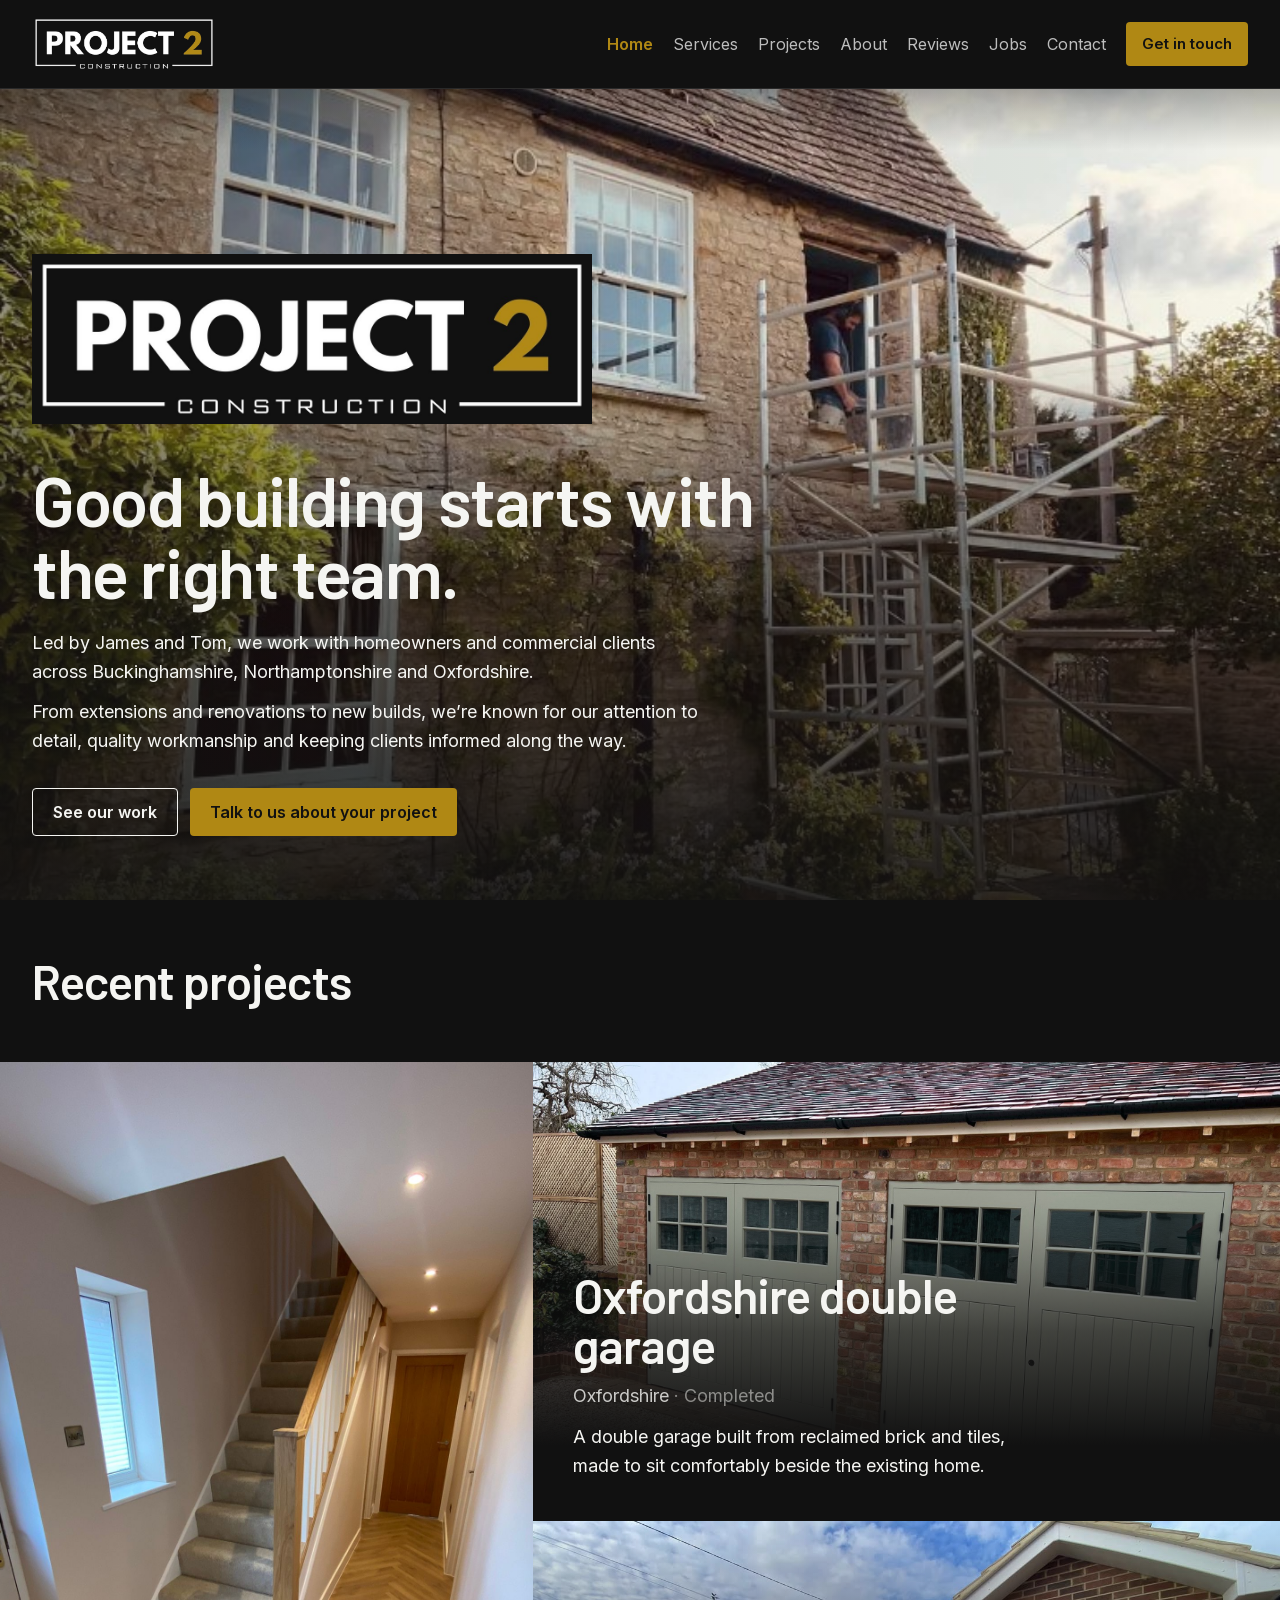
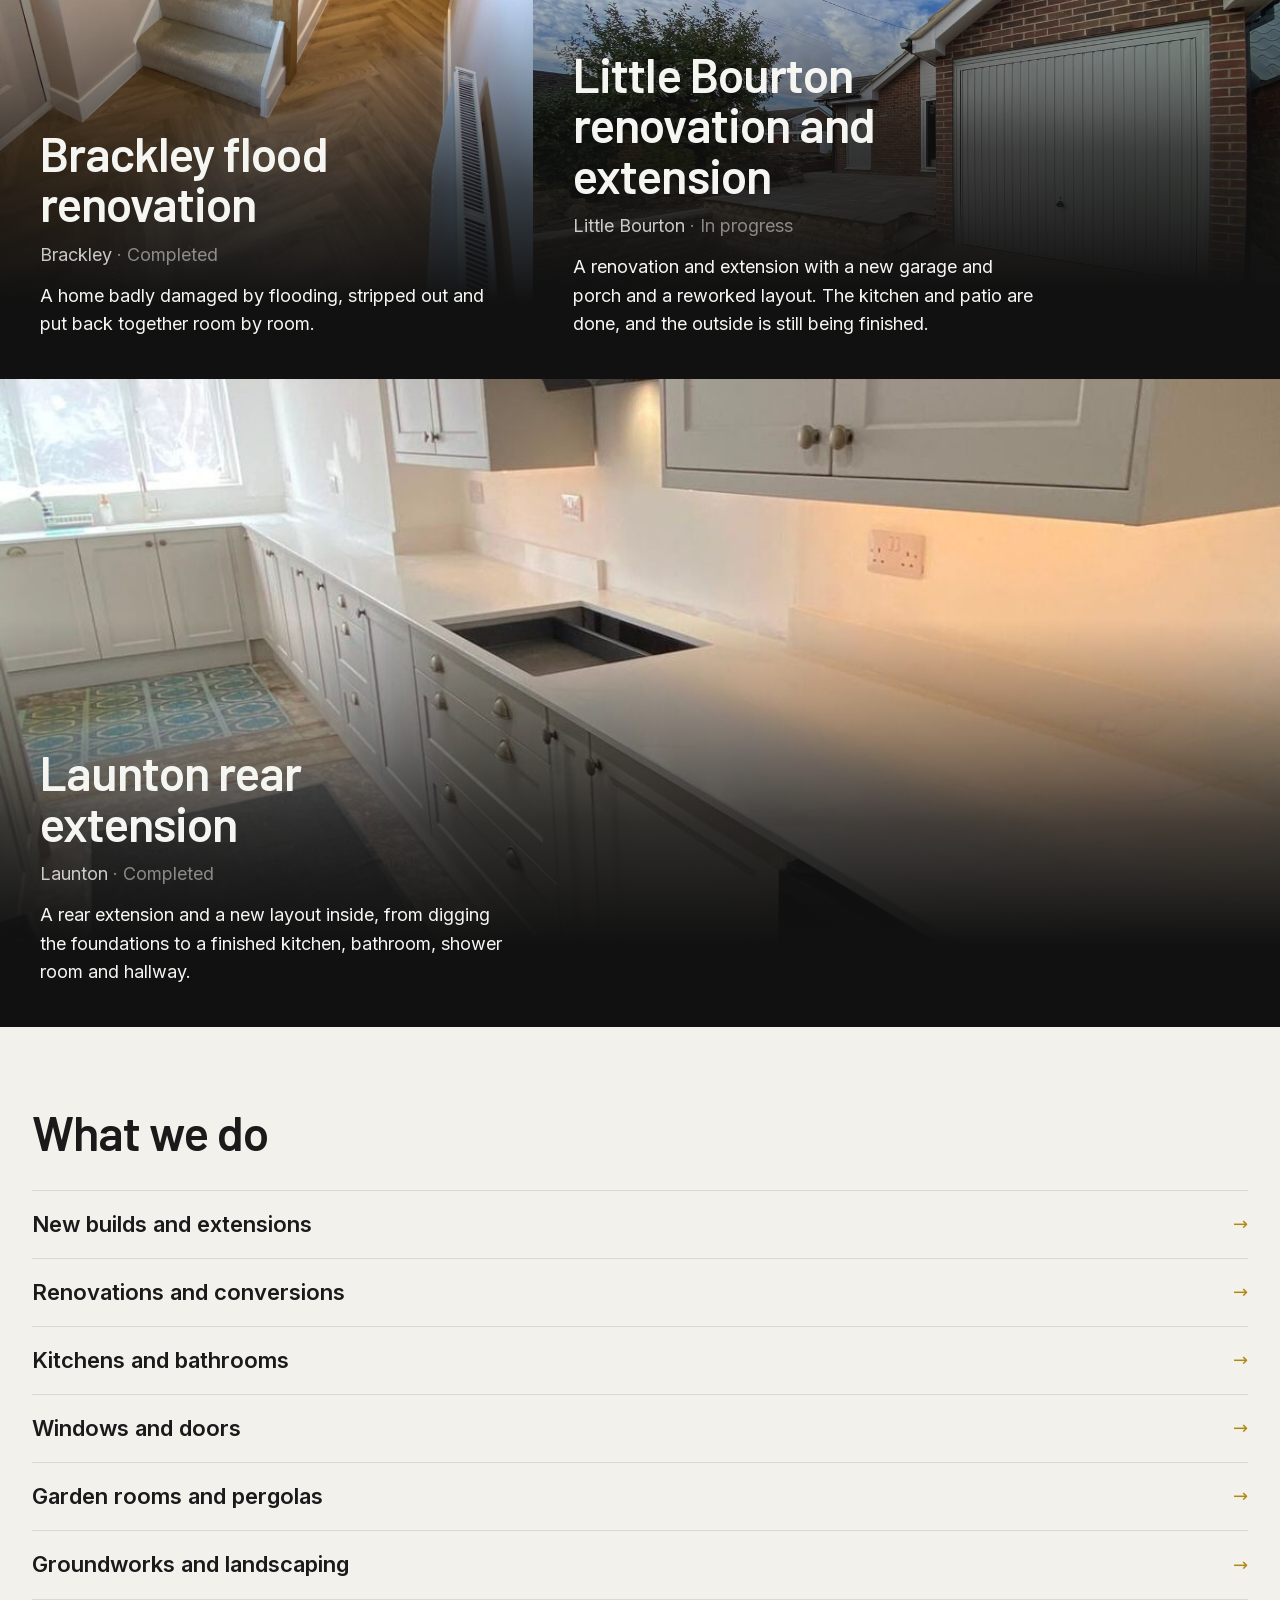
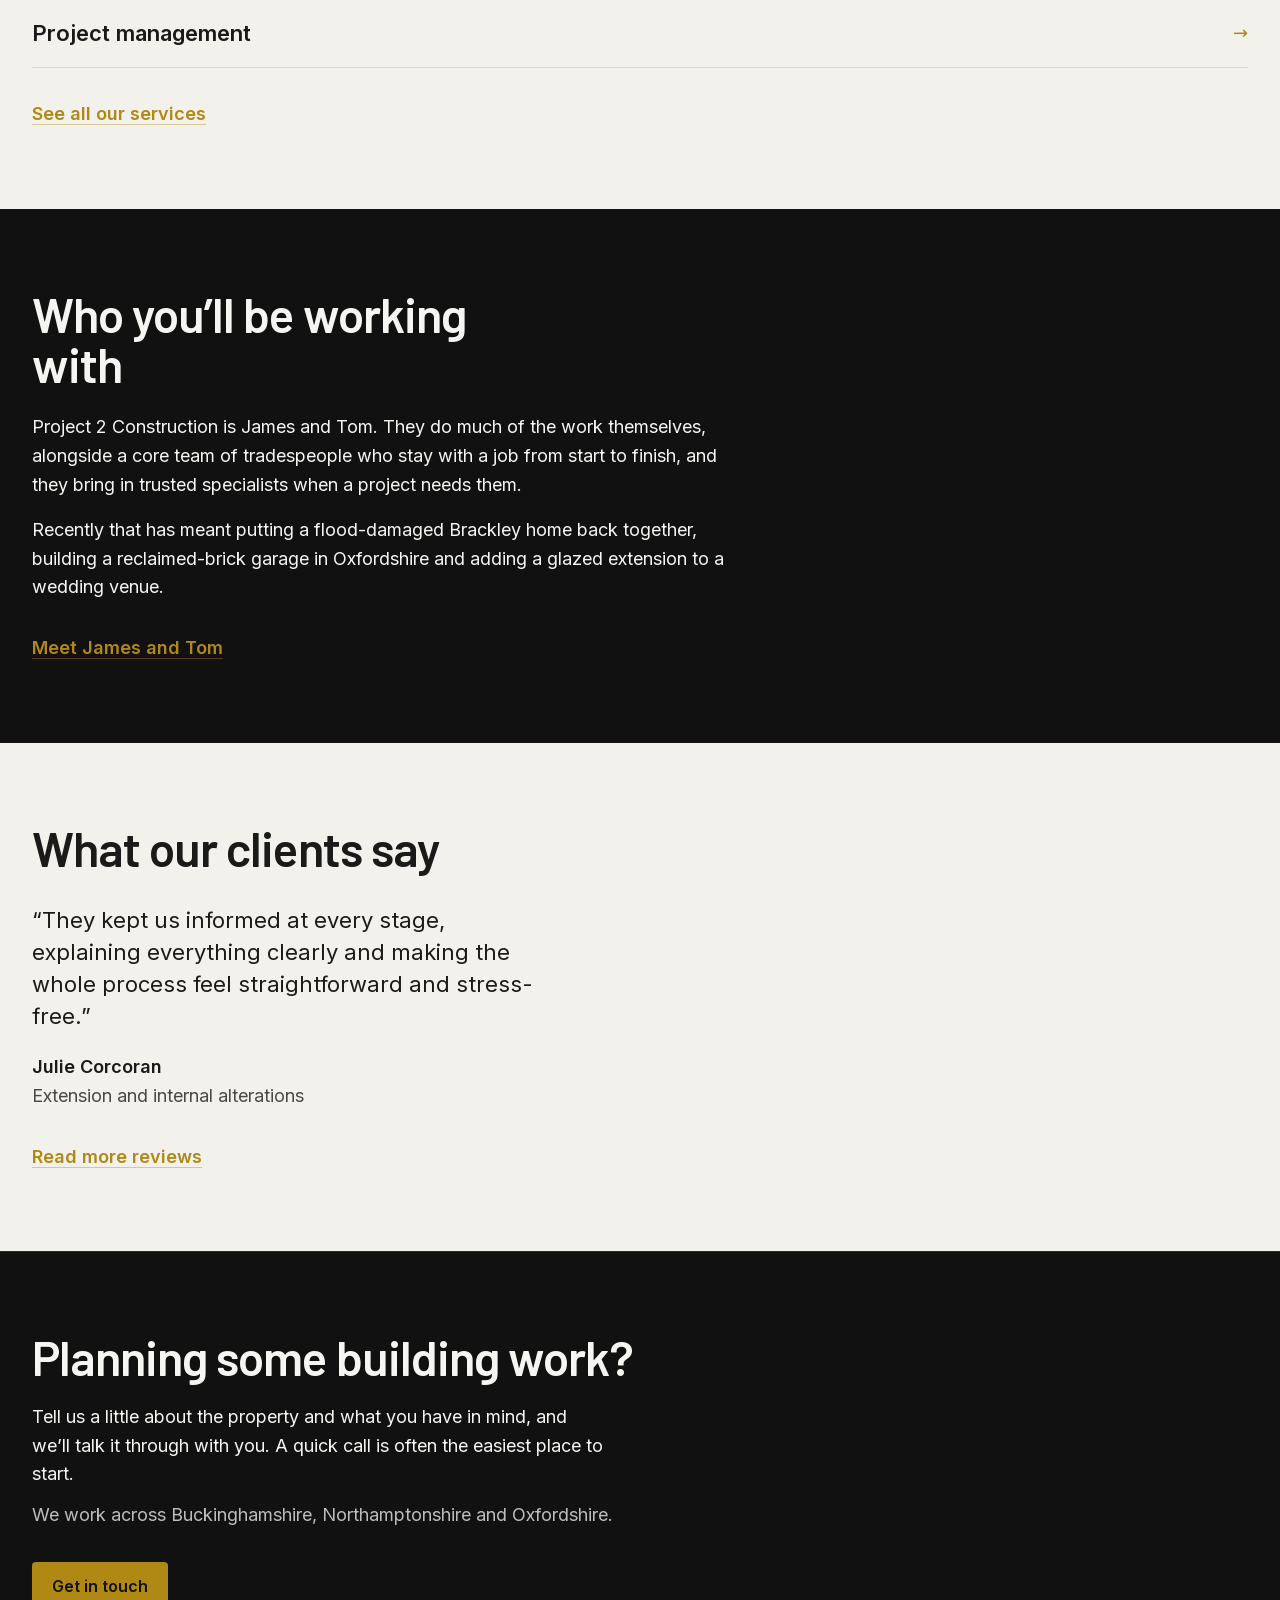
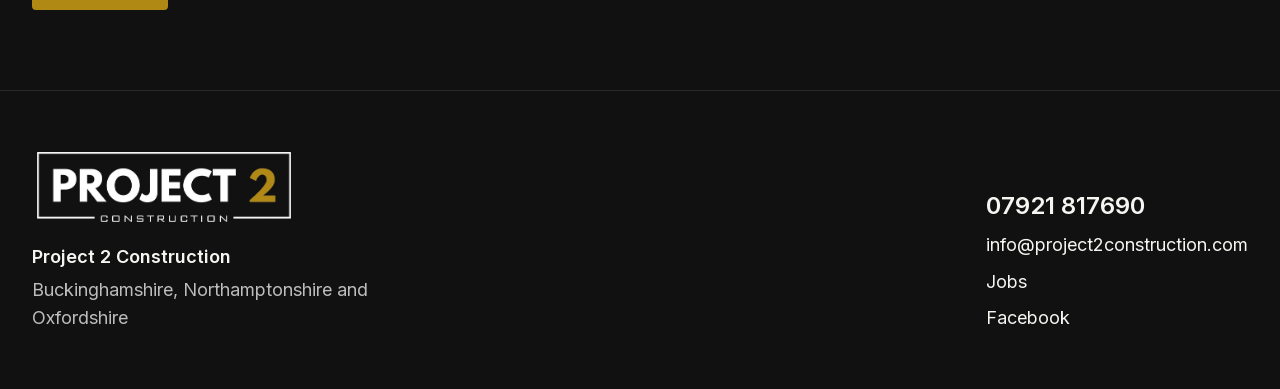
==== index.html @ 6073e3bf "Project 2 Construction site" ====
<!DOCTYPE html><!--a7leS5UdLLlXq19FZs01L--><html lang="en-GB"><head><meta charSet="utf-8"/><meta name="viewport" content="width=device-width, initial-scale=1"/><link rel="preload" href="/_next/static/media/60c9b95e8d9e49be-s.p.woff2" as="font" crossorigin="" type="font/woff2"/><link rel="preload" href="/_next/static/media/6ad0344ed98ac2e9-s.p.woff2" as="font" crossorigin="" type="font/woff2"/><link rel="preload" href="/_next/static/media/e4af272ccee01ff0-s.p.woff2" as="font" crossorigin="" type="font/woff2"/><link rel="preload" as="image" href="/brand/logo-dark.jpg"/><link rel="preload" as="image" href="/images/hero-stone-cottage.jpg"/><link rel="preload" as="image" href="/images/brackley-stairs.jpg"/><link rel="preload" as="image" href="/images/garage-doors.jpg"/><link rel="preload" as="image" href="/images/bourton-garage.jpg"/><link rel="preload" as="image" href="/images/launton/launton-03.jpg"/><link rel="stylesheet" href="/_next/static/css/96a11551d4cfe5c2.css" data-precedence="next"/><link rel="preload" as="script" fetchPriority="low" href="/_next/static/chunks/webpack-b774d6c717a9c587.js"/><script src="/_next/static/chunks/4bd1b696-c023c6e3521b1417.js" async=""></script><script src="/_next/static/chunks/255-2aa030c9ba2867e3.js" async=""></script><script src="/_next/static/chunks/main-app-24a0769ad9c6a9f4.js" async=""></script><script src="/_next/static/chunks/619-ba102abea3e3d0e4.js" async=""></script><script src="/_next/static/chunks/app/layout-05be1fbe1b1ef9fb.js" async=""></script><script src="/_next/static/chunks/app/page-0cb8faa4096daa12.js" async=""></script><meta name="next-size-adjust" content=""/><meta name="theme-color" content="#111111"/><title>New builds, extensions and renovations | Project 2 Construction</title><meta name="description" content="Led by James and Tom, Project 2 Construction builds extensions, renovations and new builds for homeowners and commercial clients across Buckinghamshire, Northamptonshire and Oxfordshire."/><meta property="og:title" content="Project 2 Construction"/><meta property="og:description" content="Residential and commercial building work across Buckinghamshire, Northamptonshire and Oxfordshire."/><meta property="og:url" content="https://project2construction.com/"/><meta property="og:site_name" content="Project 2 Construction"/><meta property="og:locale" content="en_GB"/><meta property="og:image" content="https://project2construction.com/images/hero-stone-cottage.jpg"/><meta property="og:image:alt" content="Stone cottage with scaffolding at the front, white sash windows and a tiled roof."/><meta property="og:type" content="website"/><meta name="twitter:card" content="summary_large_image"/><meta name="twitter:title" content="Project 2 Construction"/><meta name="twitter:description" content="Residential and commercial building work across Buckinghamshire, Northamptonshire and Oxfordshire."/><meta name="twitter:image" content="https://project2construction.com/images/hero-stone-cottage.jpg"/><meta name="twitter:image:alt" content="Stone cottage with scaffolding at the front, white sash windows and a tiled roof."/><link rel="icon" href="/brand/logo-dark.jpg"/><script src="/_next/static/chunks/polyfills-42372ed130431b0a.js" noModule=""></script></head><body class="__variable_80b140 __variable_879338 antialiased"><div hidden=""><!--$--><!--/$--></div><a href="#content" class="sr-only focus:not-sr-only focus:absolute focus:left-4 focus:top-4 focus:z-[70] focus:bg-paper focus:px-4 focus:py-2 focus:text-canvas">Skip to content</a><header class="fixed inset-x-0 top-0 z-50 border-b border-white/10 bg-canvas"><div class="mx-auto flex h-[5rem] max-w-[1440px] md:h-[5.5rem] items-center justify-between gap-4 px-5 md:px-8"><a class="shrink-0" href="/"><img src="/brand/logo-dark.jpg" alt="Project 2 Construction" width="1278" height="388" class="h-12 w-auto md:h-14"/></a><nav class="hidden items-center gap-5 lg:flex" aria-label="Main"><a aria-current="page" class="text-base font-semibold text-gold" href="/">Home</a><a class="text-base text-muted hover:text-paper" href="/services/">Services</a><a class="text-base text-muted hover:text-paper" href="/projects/">Projects</a><a class="text-base text-muted hover:text-paper" href="/about/">About</a><a class="text-base text-muted hover:text-paper" href="/reviews/">Reviews</a><a class="text-base text-muted hover:text-paper" href="/jobs/">Jobs</a><a class="text-base text-muted hover:text-paper" href="/contact/">Contact</a><a class="inline-flex min-h-11 items-center rounded-[4px] bg-gold px-4 text-[15px] font-semibold text-canvas hover:bg-[#c49a16]" href="/contact/">Get in touch</a></nav><button type="button" class="inline-flex min-h-11 items-center gap-2 rounded-[4px] border border-white/15 px-3 text-base font-semibold text-paper lg:hidden" aria-expanded="false" aria-controls="_R_5b_"><svg width="18" height="18" viewBox="0 0 18 18" aria-hidden="true"><path d="M3 5h12M3 9h12M3 13h12" stroke="currentColor" stroke-width="1.6"></path></svg>Menu</button></div></header><main id="content"><section class="relative min-h-[100svh] overflow-hidden bg-canvas"><img src="/images/hero-stone-cottage.jpg" alt="Stone cottage with scaffolding at the front, white sash windows and a tiled roof." width="768" height="1024" class="absolute inset-0 h-full w-full object-cover object-center"/><div class="hero-scrim absolute inset-0"></div><div class="relative mx-auto flex min-h-[100svh] w-full max-w-[1440px] flex-col justify-end px-5 pb-14 pt-28 md:px-8 md:pb-16"><img src="/brand/logo-dark.jpg" alt="" width="1278" height="388" fetchPriority="high" class="mb-8 h-auto w-[min(70vw,560px)] md:mb-10"/><h1 class="font-display max-w-[12em] text-[clamp(40px,5.4vw,72px)] text-paper">Good building starts with the right team.</h1><p class="mt-5 max-w-[62ch] text-[18px] leading-[1.6] text-paper">Led by James and Tom, we work with homeowners and commercial clients across Buckinghamshire, Northamptonshire and Oxfordshire.</p><p class="mt-3 max-w-[62ch] text-[18px] leading-[1.6] text-paper">From extensions and renovations to new builds, we’re known for our attention to detail, quality workmanship and keeping clients informed along the way.</p><div class="mt-8 flex flex-col gap-3 sm:flex-row"><a class="inline-flex min-h-12 items-center justify-center rounded-[4px] border border-paper bg-transparent px-5 text-base font-semibold text-paper hover:bg-paper hover:text-canvas" href="/projects/">See our work</a><a class="inline-flex min-h-12 items-center justify-center rounded-[4px] bg-gold px-5 text-base font-semibold text-canvas hover:bg-[#c49a16]" href="/contact/">Talk to us about your project</a></div></div></section><section><div class="mx-auto w-full max-w-[1440px] px-5 md:px-8 py-12 md:py-14"><h2 class="font-display text-[clamp(32px,4vw,48px)] text-paper">Recent projects</h2></div><div><div class="grid lg:grid-cols-12"><div class="lg:col-span-5"><a class="shot group relative flex h-full flex-col min-h-[88svh] lg:min-h-[100svh]" href="/projects/brackley-flood-renovation/"><img src="/images/brackley-stairs.jpg" alt="Finished hallway in the Brackley house, with a carpeted staircase, oak handrail and herringbone flooring." width="1536" height="2048" class="absolute inset-0 h-full w-full object-cover object-[center_42%]"/><div class="relative mt-auto bg-gradient-to-t from-[#111111] from-20% via-[#111111]/75 to-transparent p-5 pt-24 md:p-8 md:pt-28 lg:p-10 lg:pt-32"><h3 class="font-display max-w-[16ch] text-[32px] text-paper md:text-[40px] lg:text-[48px]">Brackley flood renovation</h3><p class="mt-3 text-paper/80">Brackley<span class="text-paper/50"> · <!-- -->Completed</span></p><p class="mt-3 max-w-[42ch] text-[18px] leading-[1.6] text-paper">A home badly damaged by flooding, stripped out and put back together room by room.</p></div></a></div><div class="grid lg:col-span-7 lg:min-h-[100svh] lg:grid-rows-2"><a class="shot group relative flex h-full flex-col min-h-[72svh] lg:min-h-0" href="/projects/oxfordshire-double-garage/"><img src="/images/garage-doors.jpg" alt="Finished Oxfordshire double garage in reclaimed brick, with sage green bespoke doors, a tiled roof and a gravel drive edged in cobbles." width="2048" height="1734" class="absolute inset-0 h-full w-full object-cover object-center"/><div class="relative mt-auto bg-gradient-to-t from-[#111111] from-20% via-[#111111]/75 to-transparent p-5 pt-24 md:p-8 md:pt-28 lg:p-10 lg:pt-32"><h3 class="font-display max-w-[16ch] text-[32px] text-paper md:text-[40px] lg:text-[48px]">Oxfordshire double garage</h3><p class="mt-3 text-paper/80">Oxfordshire<span class="text-paper/50"> · <!-- -->Completed</span></p><p class="mt-3 max-w-[42ch] text-[18px] leading-[1.6] text-paper">A double garage built from reclaimed brick and tiles, made to sit comfortably beside the existing home.</p></div></a><a class="shot group relative flex h-full flex-col min-h-[72svh] lg:min-h-0" href="/projects/little-bourton/"><img src="/images/bourton-garage.jpg" alt="New garage and porch at Little Bourton, with stone paving in front of the house." width="1280" height="960" class="absolute inset-0 h-full w-full object-cover object-center"/><div class="relative mt-auto bg-gradient-to-t from-[#111111] from-20% via-[#111111]/75 to-transparent p-5 pt-24 md:p-8 md:pt-28 lg:p-10 lg:pt-32"><h3 class="font-display max-w-[16ch] text-[32px] text-paper md:text-[40px] lg:text-[48px]">Little Bourton renovation and extension</h3><p class="mt-3 text-paper/80">Little Bourton<span class="text-paper/50"> · <!-- -->In progress</span></p><p class="mt-3 max-w-[42ch] text-[18px] leading-[1.6] text-paper">A renovation and extension with a new garage and porch and a reworked layout. The kitchen and patio are done, and the outside is still being finished.</p></div></a></div></div><a class="shot group relative flex h-full flex-col min-h-[72svh]" href="/projects/launton-extension/"><img src="/images/launton/launton-03.jpg" alt="The long run of the Launton kitchen, with wall units, an angled black extractor, a wine cooler and lighting under the cabinets." width="1200" height="1600" class="absolute inset-0 h-full w-full object-cover object-center"/><div class="relative mt-auto bg-gradient-to-t from-[#111111] from-20% via-[#111111]/75 to-transparent p-5 pt-24 md:p-8 md:pt-28 lg:p-10 lg:pt-32"><h3 class="font-display max-w-[16ch] text-[32px] text-paper md:text-[40px] lg:text-[48px]">Launton rear extension</h3><p class="mt-3 text-paper/80">Launton<span class="text-paper/50"> · <!-- -->Completed</span></p><p class="mt-3 max-w-[42ch] text-[18px] leading-[1.6] text-paper">A rear extension and a new layout inside, from digging the foundations to a finished kitchen, bathroom, shower room and hallway.</p></div></a></div></section><section class="light py-14 lg:py-20"><div class="mx-auto w-full max-w-[1440px] px-5 md:px-8"><h2 class="font-display text-[clamp(32px,4vw,48px)] text-[#1a1a1a]">What we do</h2><ul class="mt-8 border-t border-black/10"><li class="border-b border-black/10"><a class="group flex items-center justify-between gap-4 py-4" href="/services/#new-builds"><span class="text-[20px] font-semibold text-[#1a1a1a] group-hover:text-gold md:text-[22px]">New builds and extensions</span><span class="text-gold" aria-hidden="true">→</span></a></li><li class="border-b border-black/10"><a class="group flex items-center justify-between gap-4 py-4" href="/services/#renovations"><span class="text-[20px] font-semibold text-[#1a1a1a] group-hover:text-gold md:text-[22px]">Renovations and conversions</span><span class="text-gold" aria-hidden="true">→</span></a></li><li class="border-b border-black/10"><a class="group flex items-center justify-between gap-4 py-4" href="/services/#kitchens"><span class="text-[20px] font-semibold text-[#1a1a1a] group-hover:text-gold md:text-[22px]">Kitchens and bathrooms</span><span class="text-gold" aria-hidden="true">→</span></a></li><li class="border-b border-black/10"><a class="group flex items-center justify-between gap-4 py-4" href="/services/#windows"><span class="text-[20px] font-semibold text-[#1a1a1a] group-hover:text-gold md:text-[22px]">Windows and doors</span><span class="text-gold" aria-hidden="true">→</span></a></li><li class="border-b border-black/10"><a class="group flex items-center justify-between gap-4 py-4" href="/services/#garden-rooms"><span class="text-[20px] font-semibold text-[#1a1a1a] group-hover:text-gold md:text-[22px]">Garden rooms and pergolas</span><span class="text-gold" aria-hidden="true">→</span></a></li><li class="border-b border-black/10"><a class="group flex items-center justify-between gap-4 py-4" href="/services/#groundworks"><span class="text-[20px] font-semibold text-[#1a1a1a] group-hover:text-gold md:text-[22px]">Groundworks and landscaping</span><span class="text-gold" aria-hidden="true">→</span></a></li><li class="border-b border-black/10"><a class="group flex items-center justify-between gap-4 py-4" href="/services/#project-management"><span class="text-[20px] font-semibold text-[#1a1a1a] group-hover:text-gold md:text-[22px]">Project management</span><span class="text-gold" aria-hidden="true">→</span></a></li></ul><p class="mt-8"><a class="font-semibold text-gold underline decoration-gold/40 underline-offset-4 hover:decoration-gold" href="/services/">See all our services</a></p></div></section><section class="py-14 lg:py-20"><div class="mx-auto w-full max-w-[1440px] px-5 md:px-8"><h2 class="font-display text-[clamp(32px,4vw,48px)] max-w-[16ch] text-paper">Who you’ll be working with</h2><p class="mt-6 max-w-[65ch] text-[18px] leading-[1.6] text-paper">Project 2 Construction is James and Tom. They do much of the work themselves, alongside a core team of tradespeople who stay with a job from start to finish, and they bring in trusted specialists when a project needs them.</p><p class="mt-4 max-w-[65ch] text-[18px] leading-[1.6] text-paper">Recently that has meant putting a flood-damaged Brackley home back together, building a reclaimed-brick garage in Oxfordshire and adding a glazed extension to a wedding venue.</p><p class="mt-8"><a class="font-semibold text-gold underline decoration-gold/40 underline-offset-4 hover:decoration-gold" href="/about/">Meet James and Tom</a></p></div></section><section class="light py-14 lg:py-20"><div class="mx-auto w-full max-w-[1440px] px-5 md:px-8"><h2 class="font-display text-[clamp(32px,4vw,48px)] text-[#1a1a1a]">What our clients say</h2><figure class="mt-8 max-w-[46ch]"><blockquote class="text-[22px] leading-[1.45] text-[#1a1a1a]">“<!-- -->They kept us informed at every stage, explaining everything clearly and making the whole process feel straightforward and stress-free.<!-- -->”</blockquote><figcaption class="mt-5 text-[18px] leading-[1.6] text-[#4a4844]"><span class="block font-semibold text-[#1a1a1a]">Julie Corcoran</span>Extension and internal alterations</figcaption></figure><p class="mt-8"><a class="font-semibold text-gold underline decoration-gold/40 underline-offset-4 hover:decoration-gold" href="/reviews/">Read more reviews</a></p></div></section><section class="border-t border-white/10 py-14 lg:py-20"><div class="mx-auto w-full max-w-[1440px] px-5 md:px-8"><h2 class="font-display text-[clamp(32px,4vw,48px)] text-paper">Planning some building work?</h2><p class="mt-5 max-w-[52ch] text-[18px] leading-[1.6] text-paper">Tell us a little about the property and what you have in mind, and we’ll talk it through with you. A quick call is often the easiest place to start.</p><p class="mt-3 text-[18px] leading-[1.6] text-muted">We work across Buckinghamshire, Northamptonshire and Oxfordshire.</p><div class="mt-8"><a class="inline-flex min-h-12 items-center justify-center rounded-[4px] bg-gold px-5 text-base font-semibold text-canvas hover:bg-[#c49a16]" href="/contact/">Get in touch</a></div></div></section><!--$--><!--/$--></main><footer class="border-t border-white/10 bg-canvas px-5 py-14 md:px-8"><div class="mx-auto flex max-w-[1440px] flex-col gap-10 md:flex-row md:items-end md:justify-between"><div><img src="/brand/logo-dark.jpg" alt="" width="1278" height="388" class="h-16 w-auto md:h-20"/><p class="mt-4 font-semibold text-paper">Project 2 Construction</p><p class="mt-1 max-w-[36ch] text-muted">Buckinghamshire, Northamptonshire and Oxfordshire</p></div><ul class="space-y-2"><li><a href="tel:+447921817690" class="text-2xl font-semibold text-paper hover:text-gold">07921 817690</a></li><li><a href="mailto:info@project2construction.com" class="text-paper hover:text-gold">info@project2construction.com</a></li><li><a class="text-paper hover:text-gold" href="/jobs/">Jobs</a></li><li><a href="https://www.facebook.com/share/1CSErFWpfr/?mibextid=wwXIfr" class="text-paper hover:text-gold" target="_blank" rel="noreferrer">Facebook</a></li></ul></div></footer><script src="/_next/static/chunks/webpack-b774d6c717a9c587.js" id="_R_" async=""></script><script>(self.__next_f=self.__next_f||[]).push([0])</script><script>self.__next_f.push([1,"1:\"$Sreact.fragment\"\n2:I[6339,[\"619\",\"static/chunks/619-ba102abea3e3d0e4.js\",\"177\",\"static/chunks/app/layout-05be1fbe1b1ef9fb.js\"],\"Header\"]\n3:I[9766,[],\"\"]\n4:I[8924,[],\"\"]\n5:I[2619,[\"619\",\"static/chunks/619-ba102abea3e3d0e4.js\",\"974\",\"static/chunks/app/page-0cb8faa4096daa12.js\"],\"\"]\nf:I[7150,[],\"\"]\n:HL[\"/_next/static/media/60c9b95e8d9e49be-s.p.woff2\",\"font\",{\"crossOrigin\":\"\",\"type\":\"font/woff2\"}]\n:HL[\"/_next/static/media/6ad0344ed98ac2e9-s.p.woff2\",\"font\",{\"crossOrigin\":\"\",\"type\":\"font/woff2\"}]\n:HL[\"/_next/static/media/e4af272ccee01ff0-s.p.woff2\",\"font\",{\"crossOrigin\":\"\",\"type\":\"font/woff2\"}]\n:HL[\"/_next/static/css/96a11551d4cfe5c2.css\",\"style\"]\n"])</script><script>self.__next_f.push([1,"0:{\"P\":null,\"b\":\"a7leS5UdLLlXq19FZs01L\",\"p\":\"\",\"c\":[\"\",\"\"],\"i\":false,\"f\":[[[\"\",{\"children\":[\"__PAGE__\",{}]},\"$undefined\",\"$undefined\",true],[\"\",[\"$\",\"$1\",\"c\",{\"children\":[[[\"$\",\"link\",\"0\",{\"rel\":\"stylesheet\",\"href\":\"/_next/static/css/96a11551d4cfe5c2.css\",\"precedence\":\"next\",\"crossOrigin\":\"$undefined\",\"nonce\":\"$undefined\"}]],[\"$\",\"html\",null,{\"lang\":\"en-GB\",\"children\":[\"$\",\"body\",null,{\"className\":\"__variable_80b140 __variable_879338 antialiased\",\"children\":[[\"$\",\"a\",null,{\"href\":\"#content\",\"className\":\"sr-only focus:not-sr-only focus:absolute focus:left-4 focus:top-4 focus:z-[70] focus:bg-paper focus:px-4 focus:py-2 focus:text-canvas\",\"children\":\"Skip to content\"}],[\"$\",\"$L2\",null,{}],[\"$\",\"main\",null,{\"id\":\"content\",\"children\":[\"$\",\"$L3\",null,{\"parallelRouterKey\":\"children\",\"error\":\"$undefined\",\"errorStyles\":\"$undefined\",\"errorScripts\":\"$undefined\",\"template\":[\"$\",\"$L4\",null,{}],\"templateStyles\":\"$undefined\",\"templateScripts\":\"$undefined\",\"notFound\":[[\"$\",\"article\",null,{\"className\":\"mx-auto w-full max-w-[1440px] px-5 pb-20 pt-36 md:px-8 md:pt-44\",\"children\":[[\"$\",\"h1\",null,{\"className\":\"font-display text-[clamp(36px,5vw,64px)] text-paper\",\"children\":\"Page not found\"}],[\"$\",\"p\",null,{\"className\":\"mt-6 max-w-[40ch] text-[18px] leading-[1.6] text-muted\",\"children\":\"That page is not on this site.\"}],[\"$\",\"p\",null,{\"className\":\"mt-8\",\"children\":[\"$\",\"$L5\",null,{\"href\":\"/\",\"className\":\"font-semibold text-gold underline underline-offset-4\",\"children\":\"Back to the homepage\"}]}]]}],[]],\"forbidden\":\"$undefined\",\"unauthorized\":\"$undefined\"}]}],[\"$\",\"footer\",null,{\"className\":\"border-t border-white/10 bg-canvas px-5 py-14 md:px-8\",\"children\":[\"$\",\"div\",null,{\"className\":\"mx-auto flex max-w-[1440px] flex-col gap-10 md:flex-row md:items-end md:justify-between\",\"children\":[[\"$\",\"div\",null,{\"children\":[[\"$\",\"img\",null,{\"src\":\"/brand/logo-dark.jpg\",\"alt\":\"\",\"width\":1278,\"height\":388,\"className\":\"h-16 w-auto md:h-20\"}],[\"$\",\"p\",null,{\"className\":\"mt-4 font-semibold text-paper\",\"children\":\"Project 2 Construction\"}],[\"$\",\"p\",null,{\"className\":\"mt-1 max-w-[36ch] text-muted\",\"children\":\"Buckinghamshire, Northamptonshire and Oxfordshire\"}]]}],[\"$\",\"ul\",null,{\"className\":\"space-y-2\",\"children\":[[\"$\",\"li\",null,{\"children\":[\"$\",\"a\",null,{\"href\":\"tel:+447921817690\",\"className\":\"text-2xl font-semibold text-paper hover:text-gold\",\"children\":\"07921 817690\"}]}],[\"$\",\"li\",null,{\"children\":[\"$\",\"a\",null,{\"href\":\"mailto:info@project2construction.com\",\"className\":\"text-paper hover:text-gold\",\"children\":\"info@project2construction.com\"}]}],[\"$\",\"li\",null,{\"children\":[\"$\",\"$L5\",null,{\"href\":\"/jobs\",\"className\":\"text-paper hover:text-gold\",\"children\":\"Jobs\"}]}],[\"$\",\"li\",null,{\"children\":[\"$\",\"a\",null,{\"href\":\"https://www.facebook.com/share/1CSErFWpfr/?mibextid=wwXIfr\",\"className\":\"text-paper hover:text-gold\",\"target\":\"_blank\",\"rel\":\"noreferrer\",\"children\":\"Facebook\"}]}]]}]]}]}]]}]}]]}],{\"children\":[\"__PAGE__\",[\"$\",\"$1\",\"c\",{\"children\":[[[\"$\",\"section\",null,{\"className\":\"relative min-h-[100svh] overflow-hidden bg-canvas\",\"children\":[[\"$\",\"img\",null,{\"src\":\"/images/hero-stone-cottage.jpg\",\"alt\":\"Stone cottage with scaffolding at the front, white sash windows and a tiled roof.\",\"width\":768,\"height\":1024,\"className\":\"absolute inset-0 h-full w-full object-cover object-center\"}],[\"$\",\"div\",null,{\"className\":\"hero-scrim absolute inset-0\"}],[\"$\",\"div\",null,{\"className\":\"relative mx-auto flex min-h-[100svh] w-full max-w-[1440px] flex-col justify-end px-5 pb-14 pt-28 md:px-8 md:pb-16\",\"children\":[[\"$\",\"img\",null,{\"src\":\"/brand/logo-dark.jpg\",\"alt\":\"\",\"width\":1278,\"height\":388,\"fetchPriority\":\"high\",\"className\":\"mb-8 h-auto w-[min(70vw,560px)] md:mb-10\"}],[\"$\",\"h1\",null,{\"className\":\"font-display max-w-[12em] text-[clamp(40px,5.4vw,72px)] text-paper\",\"children\":\"Good building starts with the right team.\"}],[\"$\",\"p\",null,{\"className\":\"mt-5 max-w-[62ch] text-[18px] leading-[1.6] text-paper\",\"children\":\"Led by James and Tom, we work with homeowners and commercial clients across Buckinghamshire, Northamptonshire and Oxfordshire.\"}],[\"$\",\"p\",null,{\"className\":\"mt-3 max-w-[62ch] text-[18px] leading-[1.6] text-paper\",\"children\":\"From extensions and renovations to new builds, we’re known for our attention to detail, quality workmanship and keeping clients informed along the way.\"}],[\"$\",\"div\",null,{\"className\":\"mt-8 flex flex-col gap-3 sm:flex-row\",\"children\":[\"$L6\",\"$L7\"]}]]}]]}],\"$L8\",\"$L9\",\"$La\",\"$Lb\",\"$Lc\"],null,\"$Ld\"]}],{},null,false]},null,false],\"$Le\",false]],\"m\":\"$undefined\",\"G\":[\"$f\",[]],\"s\":false,\"S\":true}\n"])</script><script>self.__next_f.push([1,"11:I[4431,[],\"OutletBoundary\"]\n13:I[5278,[],\"AsyncMetadataOutlet\"]\n15:I[4431,[],\"ViewportBoundary\"]\n17:I[4431,[],\"MetadataBoundary\"]\n18:\"$Sreact.suspense\"\n6:[\"$\",\"$L5\",null,{\"href\":\"/projects\",\"className\":\"inline-flex min-h-12 items-center justify-center rounded-[4px] border border-paper bg-transparent px-5 text-base font-semibold text-paper hover:bg-paper hover:text-canvas\",\"children\":\"See our work\"}]\n7:[\"$\",\"$L5\",null,{\"href\":\"/contact\",\"className\":\"inline-flex min-h-12 items-center justify-center rounded-[4px] bg-gold px-5 text-base font-semibold text-canvas hover:bg-[#c49a16]\",\"children\":\"Talk to us about your project\"}]\n"])</script><script>self.__next_f.push([1,"8:[\"$\",\"section\",null,{\"children\":[[\"$\",\"div\",null,{\"className\":\"mx-auto w-full max-w-[1440px] px-5 md:px-8 py-12 md:py-14\",\"children\":[\"$\",\"h2\",null,{\"className\":\"font-display text-[clamp(32px,4vw,48px)] text-paper\",\"children\":\"Recent projects\"}]}],[\"$\",\"div\",null,{\"children\":[[\"$\",\"div\",null,{\"className\":\"grid lg:grid-cols-12\",\"children\":[[\"$\",\"div\",null,{\"className\":\"lg:col-span-5\",\"children\":[\"$\",\"$L5\",null,{\"href\":\"/projects/brackley-flood-renovation\",\"className\":\"shot group relative flex h-full flex-col min-h-[88svh] lg:min-h-[100svh]\",\"children\":[[\"$\",\"img\",null,{\"src\":\"/images/brackley-stairs.jpg\",\"alt\":\"Finished hallway in the Brackley house, with a carpeted staircase, oak handrail and herringbone flooring.\",\"width\":1536,\"height\":2048,\"className\":\"absolute inset-0 h-full w-full object-cover object-[center_42%]\"}],[\"$\",\"div\",null,{\"className\":\"relative mt-auto bg-gradient-to-t from-[#111111] from-20% via-[#111111]/75 to-transparent p-5 pt-24 md:p-8 md:pt-28 lg:p-10 lg:pt-32\",\"children\":[[\"$\",\"h3\",null,{\"className\":\"font-display max-w-[16ch] text-[32px] text-paper md:text-[40px] lg:text-[48px]\",\"children\":\"Brackley flood renovation\"}],[\"$\",\"p\",null,{\"className\":\"mt-3 text-paper/80\",\"children\":[\"Brackley\",[\"$\",\"span\",null,{\"className\":\"text-paper/50\",\"children\":[\" · \",\"Completed\"]}]]}],[\"$\",\"p\",null,{\"className\":\"mt-3 max-w-[42ch] text-[18px] leading-[1.6] text-paper\",\"children\":\"A home badly damaged by flooding, stripped out and put back together room by room.\"}]]}]]}]}],[\"$\",\"div\",null,{\"className\":\"grid lg:col-span-7 lg:min-h-[100svh] lg:grid-rows-2\",\"children\":[[\"$\",\"$L5\",\"oxfordshire-double-garage\",{\"href\":\"/projects/oxfordshire-double-garage\",\"className\":\"shot group relative flex h-full flex-col min-h-[72svh] lg:min-h-0\",\"children\":[[\"$\",\"img\",null,{\"src\":\"/images/garage-doors.jpg\",\"alt\":\"Finished Oxfordshire double garage in reclaimed brick, with sage green bespoke doors, a tiled roof and a gravel drive edged in cobbles.\",\"width\":2048,\"height\":1734,\"className\":\"absolute inset-0 h-full w-full object-cover object-center\"}],[\"$\",\"div\",null,{\"className\":\"relative mt-auto bg-gradient-to-t from-[#111111] from-20% via-[#111111]/75 to-transparent p-5 pt-24 md:p-8 md:pt-28 lg:p-10 lg:pt-32\",\"children\":[[\"$\",\"h3\",null,{\"className\":\"font-display max-w-[16ch] text-[32px] text-paper md:text-[40px] lg:text-[48px]\",\"children\":\"Oxfordshire double garage\"}],[\"$\",\"p\",null,{\"className\":\"mt-3 text-paper/80\",\"children\":[\"Oxfordshire\",[\"$\",\"span\",null,{\"className\":\"text-paper/50\",\"children\":[\" · \",\"Completed\"]}]]}],[\"$\",\"p\",null,{\"className\":\"mt-3 max-w-[42ch] text-[18px] leading-[1.6] text-paper\",\"children\":\"A double garage built from reclaimed brick and tiles, made to sit comfortably beside the existing home.\"}]]}]]}],[\"$\",\"$L5\",\"little-bourton\",{\"href\":\"/projects/little-bourton\",\"className\":\"shot group relative flex h-full flex-col min-h-[72svh] lg:min-h-0\",\"children\":[[\"$\",\"img\",null,{\"src\":\"/images/bourton-garage.jpg\",\"alt\":\"New garage and porch at Little Bourton, with stone paving in front of the house.\",\"width\":1280,\"height\":960,\"className\":\"absolute inset-0 h-full w-full object-cover object-center\"}],[\"$\",\"div\",null,{\"className\":\"relative mt-auto bg-gradient-to-t from-[#111111] from-20% via-[#111111]/75 to-transparent p-5 pt-24 md:p-8 md:pt-28 lg:p-10 lg:pt-32\",\"children\":[[\"$\",\"h3\",null,{\"className\":\"font-display max-w-[16ch] text-[32px] text-paper md:text-[40px] lg:text-[48px]\",\"children\":\"Little Bourton renovation and extension\"}],[\"$\",\"p\",null,{\"className\":\"mt-3 text-paper/80\",\"children\":[\"Little Bourton\",[\"$\",\"span\",null,{\"className\":\"text-paper/50\",\"children\":[\" · \",\"In progress\"]}]]}],[\"$\",\"p\",null,{\"className\":\"mt-3 max-w-[42ch] text-[18px] leading-[1.6] text-paper\",\"children\":\"A renovation and extension with a new garage and porch and a reworked layout. The kitchen and patio are done, and the outside is still being finished.\"}]]}]]}]]}]]}],[\"$L10\"]]}]]}]\n"])</script><script>self.__next_f.push([1,"9:[\"$\",\"section\",null,{\"className\":\"light py-14 lg:py-20\",\"children\":[\"$\",\"div\",null,{\"className\":\"mx-auto w-full max-w-[1440px] px-5 md:px-8\",\"children\":[[\"$\",\"h2\",null,{\"className\":\"font-display text-[clamp(32px,4vw,48px)] text-[#1a1a1a]\",\"children\":\"What we do\"}],[\"$\",\"ul\",null,{\"className\":\"mt-8 border-t border-black/10\",\"children\":[[\"$\",\"li\",\"new-builds\",{\"className\":\"border-b border-black/10\",\"children\":[\"$\",\"$L5\",null,{\"href\":\"/services/#new-builds\",\"className\":\"group flex items-center justify-between gap-4 py-4\",\"children\":[[\"$\",\"span\",null,{\"className\":\"text-[20px] font-semibold text-[#1a1a1a] group-hover:text-gold md:text-[22px]\",\"children\":\"New builds and extensions\"}],[\"$\",\"span\",null,{\"className\":\"text-gold\",\"aria-hidden\":\"true\",\"children\":\"→\"}]]}]}],[\"$\",\"li\",\"renovations\",{\"className\":\"border-b border-black/10\",\"children\":[\"$\",\"$L5\",null,{\"href\":\"/services/#renovations\",\"className\":\"group flex items-center justify-between gap-4 py-4\",\"children\":[[\"$\",\"span\",null,{\"className\":\"text-[20px] font-semibold text-[#1a1a1a] group-hover:text-gold md:text-[22px]\",\"children\":\"Renovations and conversions\"}],[\"$\",\"span\",null,{\"className\":\"text-gold\",\"aria-hidden\":\"true\",\"children\":\"→\"}]]}]}],[\"$\",\"li\",\"kitchens\",{\"className\":\"border-b border-black/10\",\"children\":[\"$\",\"$L5\",null,{\"href\":\"/services/#kitchens\",\"className\":\"group flex items-center justify-between gap-4 py-4\",\"children\":[[\"$\",\"span\",null,{\"className\":\"text-[20px] font-semibold text-[#1a1a1a] group-hover:text-gold md:text-[22px]\",\"children\":\"Kitchens and bathrooms\"}],[\"$\",\"span\",null,{\"className\":\"text-gold\",\"aria-hidden\":\"true\",\"children\":\"→\"}]]}]}],[\"$\",\"li\",\"windows\",{\"className\":\"border-b border-black/10\",\"children\":[\"$\",\"$L5\",null,{\"href\":\"/services/#windows\",\"className\":\"group flex items-center justify-between gap-4 py-4\",\"children\":[[\"$\",\"span\",null,{\"className\":\"text-[20px] font-semibold text-[#1a1a1a] group-hover:text-gold md:text-[22px]\",\"children\":\"Windows and doors\"}],[\"$\",\"span\",null,{\"className\":\"text-gold\",\"aria-hidden\":\"true\",\"children\":\"→\"}]]}]}],[\"$\",\"li\",\"garden-rooms\",{\"className\":\"border-b border-black/10\",\"children\":[\"$\",\"$L5\",null,{\"href\":\"/services/#garden-rooms\",\"className\":\"group flex items-center justify-between gap-4 py-4\",\"children\":[[\"$\",\"span\",null,{\"className\":\"text-[20px] font-semibold text-[#1a1a1a] group-hover:text-gold md:text-[22px]\",\"children\":\"Garden rooms and pergolas\"}],[\"$\",\"span\",null,{\"className\":\"text-gold\",\"aria-hidden\":\"true\",\"children\":\"→\"}]]}]}],[\"$\",\"li\",\"groundworks\",{\"className\":\"border-b border-black/10\",\"children\":[\"$\",\"$L5\",null,{\"href\":\"/services/#groundworks\",\"className\":\"group flex items-center justify-between gap-4 py-4\",\"children\":[[\"$\",\"span\",null,{\"className\":\"text-[20px] font-semibold text-[#1a1a1a] group-hover:text-gold md:text-[22px]\",\"children\":\"Groundworks and landscaping\"}],[\"$\",\"span\",null,{\"className\":\"text-gold\",\"aria-hidden\":\"true\",\"children\":\"→\"}]]}]}],[\"$\",\"li\",\"project-management\",{\"className\":\"border-b border-black/10\",\"children\":[\"$\",\"$L5\",null,{\"href\":\"/services/#project-management\",\"className\":\"group flex items-center justify-between gap-4 py-4\",\"children\":[[\"$\",\"span\",null,{\"className\":\"text-[20px] font-semibold text-[#1a1a1a] group-hover:text-gold md:text-[22px]\",\"children\":\"Project management\"}],[\"$\",\"span\",null,{\"className\":\"text-gold\",\"aria-hidden\":\"true\",\"children\":\"→\"}]]}]}]]}],[\"$\",\"p\",null,{\"className\":\"mt-8\",\"children\":[\"$\",\"$L5\",null,{\"href\":\"/services\",\"className\":\"font-semibold text-gold underline decoration-gold/40 underline-offset-4 hover:decoration-gold\",\"children\":\"See all our services\"}]}]]}]}]\n"])</script><script>self.__next_f.push([1,"a:[\"$\",\"section\",null,{\"className\":\"py-14 lg:py-20\",\"children\":[\"$\",\"div\",null,{\"className\":\"mx-auto w-full max-w-[1440px] px-5 md:px-8\",\"children\":[[\"$\",\"h2\",null,{\"className\":\"font-display text-[clamp(32px,4vw,48px)] max-w-[16ch] text-paper\",\"children\":\"Who you’ll be working with\"}],[\"$\",\"p\",null,{\"className\":\"mt-6 max-w-[65ch] text-[18px] leading-[1.6] text-paper\",\"children\":\"Project 2 Construction is James and Tom. They do much of the work themselves, alongside a core team of tradespeople who stay with a job from start to finish, and they bring in trusted specialists when a project needs them.\"}],[\"$\",\"p\",null,{\"className\":\"mt-4 max-w-[65ch] text-[18px] leading-[1.6] text-paper\",\"children\":\"Recently that has meant putting a flood-damaged Brackley home back together, building a reclaimed-brick garage in Oxfordshire and adding a glazed extension to a wedding venue.\"}],[\"$\",\"p\",null,{\"className\":\"mt-8\",\"children\":[\"$\",\"$L5\",null,{\"href\":\"/about\",\"className\":\"font-semibold text-gold underline decoration-gold/40 underline-offset-4 hover:decoration-gold\",\"children\":\"Meet James and Tom\"}]}]]}]}]\n"])</script><script>self.__next_f.push([1,"b:[\"$\",\"section\",null,{\"className\":\"light py-14 lg:py-20\",\"children\":[\"$\",\"div\",null,{\"className\":\"mx-auto w-full max-w-[1440px] px-5 md:px-8\",\"children\":[[\"$\",\"h2\",null,{\"className\":\"font-display text-[clamp(32px,4vw,48px)] text-[#1a1a1a]\",\"children\":\"What our clients say\"}],[\"$\",\"figure\",null,{\"className\":\"mt-8 max-w-[46ch]\",\"children\":[[\"$\",\"blockquote\",null,{\"className\":\"text-[22px] leading-[1.45] text-[#1a1a1a]\",\"children\":[\"“\",\"They kept us informed at every stage, explaining everything clearly and making the whole process feel straightforward and stress-free.\",\"”\"]}],[\"$\",\"figcaption\",null,{\"className\":\"mt-5 text-[18px] leading-[1.6] text-[#4a4844]\",\"children\":[[\"$\",\"span\",null,{\"className\":\"block font-semibold text-[#1a1a1a]\",\"children\":\"Julie Corcoran\"}],\"Extension and internal alterations\"]}]]}],[\"$\",\"p\",null,{\"className\":\"mt-8\",\"children\":[\"$\",\"$L5\",null,{\"href\":\"/reviews\",\"className\":\"font-semibold text-gold underline decoration-gold/40 underline-offset-4 hover:decoration-gold\",\"children\":\"Read more reviews\"}]}]]}]}]\n"])</script><script>self.__next_f.push([1,"c:[\"$\",\"section\",null,{\"className\":\"border-t border-white/10 py-14 lg:py-20\",\"children\":[\"$\",\"div\",null,{\"className\":\"mx-auto w-full max-w-[1440px] px-5 md:px-8\",\"children\":[[\"$\",\"h2\",null,{\"className\":\"font-display text-[clamp(32px,4vw,48px)] text-paper\",\"children\":\"Planning some building work?\"}],[\"$\",\"p\",null,{\"className\":\"mt-5 max-w-[52ch] text-[18px] leading-[1.6] text-paper\",\"children\":\"Tell us a little about the property and what you have in mind, and we’ll talk it through with you. A quick call is often the easiest place to start.\"}],[\"$\",\"p\",null,{\"className\":\"mt-3 text-[18px] leading-[1.6] text-muted\",\"children\":\"We work across Buckinghamshire, Northamptonshire and Oxfordshire.\"}],[\"$\",\"div\",null,{\"className\":\"mt-8\",\"children\":[\"$\",\"$L5\",null,{\"href\":\"/contact\",\"className\":\"inline-flex min-h-12 items-center justify-center rounded-[4px] bg-gold px-5 text-base font-semibold text-canvas hover:bg-[#c49a16]\",\"children\":\"Get in touch\"}]}]]}]}]\n"])</script><script>self.__next_f.push([1,"d:[\"$\",\"$L11\",null,{\"children\":[\"$L12\",[\"$\",\"$L13\",null,{\"promise\":\"$@14\"}]]}]\ne:[\"$\",\"$1\",\"h\",{\"children\":[null,[[\"$\",\"$L15\",null,{\"children\":\"$L16\"}],[\"$\",\"meta\",null,{\"name\":\"next-size-adjust\",\"content\":\"\"}]],[\"$\",\"$L17\",null,{\"children\":[\"$\",\"div\",null,{\"hidden\":true,\"children\":[\"$\",\"$18\",null,{\"fallback\":null,\"children\":\"$L19\"}]}]}]]}]\n"])</script><script>self.__next_f.push([1,"10:[\"$\",\"$L5\",\"launton-extension\",{\"href\":\"/projects/launton-extension\",\"className\":\"shot group relative flex h-full flex-col min-h-[72svh]\",\"children\":[[\"$\",\"img\",null,{\"src\":\"/images/launton/launton-03.jpg\",\"alt\":\"The long run of the Launton kitchen, with wall units, an angled black extractor, a wine cooler and lighting under the cabinets.\",\"width\":1200,\"height\":1600,\"className\":\"absolute inset-0 h-full w-full object-cover object-center\"}],[\"$\",\"div\",null,{\"className\":\"relative mt-auto bg-gradient-to-t from-[#111111] from-20% via-[#111111]/75 to-transparent p-5 pt-24 md:p-8 md:pt-28 lg:p-10 lg:pt-32\",\"children\":[[\"$\",\"h3\",null,{\"className\":\"font-display max-w-[16ch] text-[32px] text-paper md:text-[40px] lg:text-[48px]\",\"children\":\"Launton rear extension\"}],[\"$\",\"p\",null,{\"className\":\"mt-3 text-paper/80\",\"children\":[\"Launton\",[\"$\",\"span\",null,{\"className\":\"text-paper/50\",\"children\":[\" · \",\"Completed\"]}]]}],[\"$\",\"p\",null,{\"className\":\"mt-3 max-w-[42ch] text-[18px] leading-[1.6] text-paper\",\"children\":\"A rear extension and a new layout inside, from digging the foundations to a finished kitchen, bathroom, shower room and hallway.\"}]]}]]}]\n"])</script><script>self.__next_f.push([1,"16:[[\"$\",\"meta\",\"0\",{\"charSet\":\"utf-8\"}],[\"$\",\"meta\",\"1\",{\"name\":\"viewport\",\"content\":\"width=device-width, initial-scale=1\"}],[\"$\",\"meta\",\"2\",{\"name\":\"theme-color\",\"content\":\"#111111\"}]]\n12:null\n"])</script><script>self.__next_f.push([1,"1a:I[622,[],\"IconMark\"]\n"])</script><script>self.__next_f.push([1,"14:{\"metadata\":[[\"$\",\"title\",\"0\",{\"children\":\"New builds, extensions and renovations | Project 2 Construction\"}],[\"$\",\"meta\",\"1\",{\"name\":\"description\",\"content\":\"Led by James and Tom, Project 2 Construction builds extensions, renovations and new builds for homeowners and commercial clients across Buckinghamshire, Northamptonshire and Oxfordshire.\"}],[\"$\",\"meta\",\"2\",{\"property\":\"og:title\",\"content\":\"Project 2 Construction\"}],[\"$\",\"meta\",\"3\",{\"property\":\"og:description\",\"content\":\"Residential and commercial building work across Buckinghamshire, Northamptonshire and Oxfordshire.\"}],[\"$\",\"meta\",\"4\",{\"property\":\"og:url\",\"content\":\"https://project2construction.com/\"}],[\"$\",\"meta\",\"5\",{\"property\":\"og:site_name\",\"content\":\"Project 2 Construction\"}],[\"$\",\"meta\",\"6\",{\"property\":\"og:locale\",\"content\":\"en_GB\"}],[\"$\",\"meta\",\"7\",{\"property\":\"og:image\",\"content\":\"https://project2construction.com/images/hero-stone-cottage.jpg\"}],[\"$\",\"meta\",\"8\",{\"property\":\"og:image:alt\",\"content\":\"Stone cottage with scaffolding at the front, white sash windows and a tiled roof.\"}],[\"$\",\"meta\",\"9\",{\"property\":\"og:type\",\"content\":\"website\"}],[\"$\",\"meta\",\"10\",{\"name\":\"twitter:card\",\"content\":\"summary_large_image\"}],[\"$\",\"meta\",\"11\",{\"name\":\"twitter:title\",\"content\":\"Project 2 Construction\"}],[\"$\",\"meta\",\"12\",{\"name\":\"twitter:description\",\"content\":\"Residential and commercial building work across Buckinghamshire, Northamptonshire and Oxfordshire.\"}],[\"$\",\"meta\",\"13\",{\"name\":\"twitter:image\",\"content\":\"https://project2construction.com/images/hero-stone-cottage.jpg\"}],[\"$\",\"meta\",\"14\",{\"name\":\"twitter:image:alt\",\"content\":\"Stone cottage with scaffolding at the front, white sash windows and a tiled roof.\"}],[\"$\",\"link\",\"15\",{\"rel\":\"icon\",\"href\":\"/brand/logo-dark.jpg\"}],[\"$\",\"$L1a\",\"16\",{}]],\"error\":null,\"digest\":\"$undefined\"}\n"])</script><script>self.__next_f.push([1,"19:\"$14:metadata\"\n"])</script></body></html>
---- _next/static/css/96a11551d4cfe5c2.css ----
@font-face{font-family:Inter;font-style:normal;font-weight:400;font-display:swap;src:url(/_next/static/media/ba9851c3c22cd980-s.woff2) format("woff2");unicode-range:u+0460-052f,u+1c80-1c8a,u+20b4,u+2de0-2dff,u+a640-a69f,u+fe2e-fe2f}@font-face{font-family:Inter;font-style:normal;font-weight:400;font-display:swap;src:url(/_next/static/media/21350d82a1f187e9-s.woff2) format("woff2");unicode-range:u+0301,u+0400-045f,u+0490-0491,u+04b0-04b1,u+2116}@font-face{font-family:Inter;font-style:normal;font-weight:400;font-display:swap;src:url(/_next/static/media/c5fe6dc8356a8c31-s.woff2) format("woff2");unicode-range:u+1f??}@font-face{font-family:Inter;font-style:normal;font-weight:400;font-display:swap;src:url(/_next/static/media/19cfc7226ec3afaa-s.woff2) format("woff2");unicode-range:u+0370-0377,u+037a-037f,u+0384-038a,u+038c,u+038e-03a1,u+03a3-03ff}@font-face{font-family:Inter;font-style:normal;font-weight:400;font-display:swap;src:url(/_next/static/media/df0a9ae256c0569c-s.woff2) format("woff2");unicode-range:u+0102-0103,u+0110-0111,u+0128-0129,u+0168-0169,u+01a0-01a1,u+01af-01b0,u+0300-0301,u+0303-0304,u+0308-0309,u+0323,u+0329,u+1ea0-1ef9,u+20ab}@font-face{font-family:Inter;font-style:normal;font-weight:400;font-display:swap;src:url(/_next/static/media/8e9860b6e62d6359-s.woff2) format("woff2");unicode-range:u+0100-02ba,u+02bd-02c5,u+02c7-02cc,u+02ce-02d7,u+02dd-02ff,u+0304,u+0308,u+0329,u+1d00-1dbf,u+1e00-1e9f,u+1ef2-1eff,u+2020,u+20a0-20ab,u+20ad-20c4,u+2113,u+2c60-2c7f,u+a720-a7ff}@font-face{font-family:Inter;font-style:normal;font-weight:400;font-display:swap;src:url(/_next/static/media/e4af272ccee01ff0-s.p.woff2) format("woff2");unicode-range:u+00??,u+0131,u+0152-0153,u+02bb-02bc,u+02c6,u+02da,u+02dc,u+0304,u+0308,u+0329,u+2000-206f,u+20ac,u+2122,u+2191,u+2193,u+2212,u+2215,u+feff,u+fffd}@font-face{font-family:Inter;font-style:normal;font-weight:600;font-display:swap;src:url(/_next/static/media/ba9851c3c22cd980-s.woff2) format("woff2");unicode-range:u+0460-052f,u+1c80-1c8a,u+20b4,u+2de0-2dff,u+a640-a69f,u+fe2e-fe2f}@font-face{font-family:Inter;font-style:normal;font-weight:600;font-display:swap;src:url(/_next/static/media/21350d82a1f187e9-s.woff2) format("woff2");unicode-range:u+0301,u+0400-045f,u+0490-0491,u+04b0-04b1,u+2116}@font-face{font-family:Inter;font-style:normal;font-weight:600;font-display:swap;src:url(/_next/static/media/c5fe6dc8356a8c31-s.woff2) format("woff2");unicode-range:u+1f??}@font-face{font-family:Inter;font-style:normal;font-weight:600;font-display:swap;src:url(/_next/static/media/19cfc7226ec3afaa-s.woff2) format("woff2");unicode-range:u+0370-0377,u+037a-037f,u+0384-038a,u+038c,u+038e-03a1,u+03a3-03ff}@font-face{font-family:Inter;font-style:normal;font-weight:600;font-display:swap;src:url(/_next/static/media/df0a9ae256c0569c-s.woff2) format("woff2");unicode-range:u+0102-0103,u+0110-0111,u+0128-0129,u+0168-0169,u+01a0-01a1,u+01af-01b0,u+0300-0301,u+0303-0304,u+0308-0309,u+0323,u+0329,u+1ea0-1ef9,u+20ab}@font-face{font-family:Inter;font-style:normal;font-weight:600;font-display:swap;src:url(/_next/static/media/8e9860b6e62d6359-s.woff2) format("woff2");unicode-range:u+0100-02ba,u+02bd-02c5,u+02c7-02cc,u+02ce-02d7,u+02dd-02ff,u+0304,u+0308,u+0329,u+1d00-1dbf,u+1e00-1e9f,u+1ef2-1eff,u+2020,u+20a0-20ab,u+20ad-20c4,u+2113,u+2c60-2c7f,u+a720-a7ff}@font-face{font-family:Inter;font-style:normal;font-weight:600;font-display:swap;src:url(/_next/static/media/e4af272ccee01ff0-s.p.woff2) format("woff2");unicode-range:u+00??,u+0131,u+0152-0153,u+02bb-02bc,u+02c6,u+02da,u+02dc,u+0304,u+0308,u+0329,u+2000-206f,u+20ac,u+2122,u+2191,u+2193,u+2212,u+2215,u+feff,u+fffd}@font-face{font-family:Inter;font-style:normal;font-weight:700;font-display:swap;src:url(/_next/static/media/ba9851c3c22cd980-s.woff2) format("woff2");unicode-range:u+0460-052f,u+1c80-1c8a,u+20b4,u+2de0-2dff,u+a640-a69f,u+fe2e-fe2f}@font-face{font-family:Inter;font-style:normal;font-weight:700;font-display:swap;src:url(/_next/static/media/21350d82a1f187e9-s.woff2) format("woff2");unicode-range:u+0301,u+0400-045f,u+0490-0491,u+04b0-04b1,u+2116}@font-face{font-family:Inter;font-style:normal;font-weight:700;font-display:swap;src:url(/_next/static/media/c5fe6dc8356a8c31-s.woff2) format("woff2");unicode-range:u+1f??}@font-face{font-family:Inter;font-style:normal;font-weight:700;font-display:swap;src:url(/_next/static/media/19cfc7226ec3afaa-s.woff2) format("woff2");unicode-range:u+0370-0377,u+037a-037f,u+0384-038a,u+038c,u+038e-03a1,u+03a3-03ff}@font-face{font-family:Inter;font-style:normal;font-weight:700;font-display:swap;src:url(/_next/static/media/df0a9ae256c0569c-s.woff2) format("woff2");unicode-range:u+0102-0103,u+0110-0111,u+0128-0129,u+0168-0169,u+01a0-01a1,u+01af-01b0,u+0300-0301,u+0303-0304,u+0308-0309,u+0323,u+0329,u+1ea0-1ef9,u+20ab}@font-face{font-family:Inter;font-style:normal;font-weight:700;font-display:swap;src:url(/_next/static/media/8e9860b6e62d6359-s.woff2) format("woff2");unicode-range:u+0100-02ba,u+02bd-02c5,u+02c7-02cc,u+02ce-02d7,u+02dd-02ff,u+0304,u+0308,u+0329,u+1d00-1dbf,u+1e00-1e9f,u+1ef2-1eff,u+2020,u+20a0-20ab,u+20ad-20c4,u+2113,u+2c60-2c7f,u+a720-a7ff}@font-face{font-family:Inter;font-style:normal;font-weight:700;font-display:swap;src:url(/_next/static/media/e4af272ccee01ff0-s.p.woff2) format("woff2");unicode-range:u+00??,u+0131,u+0152-0153,u+02bb-02bc,u+02c6,u+02da,u+02dc,u+0304,u+0308,u+0329,u+2000-206f,u+20ac,u+2122,u+2191,u+2193,u+2212,u+2215,u+feff,u+fffd}@font-face{font-family:Inter Fallback;src:local("Arial");ascent-override:90.44%;descent-override:22.52%;line-gap-override:0.00%;size-adjust:107.12%}.__className_80b140{font-family:Inter,Inter Fallback;font-style:normal}.__variable_80b140{--font-inter:"Inter","Inter Fallback"}@font-face{font-family:Barlow;font-style:normal;font-weight:600;font-display:swap;src:url(/_next/static/media/7816b93d847886e9-s.woff2) format("woff2");unicode-range:u+0102-0103,u+0110-0111,u+0128-0129,u+0168-0169,u+01a0-01a1,u+01af-01b0,u+0300-0301,u+0303-0304,u+0308-0309,u+0323,u+0329,u+1ea0-1ef9,u+20ab}@font-face{font-family:Barlow;font-style:normal;font-weight:600;font-display:swap;src:url(/_next/static/media/ea06843a6d8e9ab3-s.woff2) format("woff2");unicode-range:u+0100-02ba,u+02bd-02c5,u+02c7-02cc,u+02ce-02d7,u+02dd-02ff,u+0304,u+0308,u+0329,u+1d00-1dbf,u+1e00-1e9f,u+1ef2-1eff,u+2020,u+20a0-20ab,u+20ad-20c4,u+2113,u+2c60-2c7f,u+a720-a7ff}@font-face{font-family:Barlow;font-style:normal;font-weight:600;font-display:swap;src:url(/_next/static/media/60c9b95e8d9e49be-s.p.woff2) format("woff2");unicode-range:u+00??,u+0131,u+0152-0153,u+02bb-02bc,u+02c6,u+02da,u+02dc,u+0304,u+0308,u+0329,u+2000-206f,u+20ac,u+2122,u+2191,u+2193,u+2212,u+2215,u+feff,u+fffd}@font-face{font-family:Barlow;font-style:normal;font-weight:700;font-display:swap;src:url(/_next/static/media/1e6ec62843814326-s.woff2) format("woff2");unicode-range:u+0102-0103,u+0110-0111,u+0128-0129,u+0168-0169,u+01a0-01a1,u+01af-01b0,u+0300-0301,u+0303-0304,u+0308-0309,u+0323,u+0329,u+1ea0-1ef9,u+20ab}@font-face{font-family:Barlow;font-style:normal;font-weight:700;font-display:swap;src:url(/_next/static/media/a8bcd0492b5976ee-s.woff2) format("woff2");unicode-range:u+0100-02ba,u+02bd-02c5,u+02c7-02cc,u+02ce-02d7,u+02dd-02ff,u+0304,u+0308,u+0329,u+1d00-1dbf,u+1e00-1e9f,u+1ef2-1eff,u+2020,u+20a0-20ab,u+20ad-20c4,u+2113,u+2c60-2c7f,u+a720-a7ff}@font-face{font-family:Barlow;font-style:normal;font-weight:700;font-display:swap;src:url(/_next/static/media/6ad0344ed98ac2e9-s.p.woff2) format("woff2");unicode-range:u+00??,u+0131,u+0152-0153,u+02bb-02bc,u+02c6,u+02da,u+02dc,u+0304,u+0308,u+0329,u+2000-206f,u+20ac,u+2122,u+2191,u+2193,u+2212,u+2215,u+feff,u+fffd}@font-face{font-family:Barlow Fallback;src:local("Arial");ascent-override:103.43%;descent-override:20.69%;line-gap-override:0.00%;size-adjust:96.68%}.__className_879338{font-family:Barlow,Barlow Fallback;font-style:normal}.__variable_879338{--font-barlow:"Barlow","Barlow Fallback"}

/*! tailwindcss v4.3.3 | MIT License | https://tailwindcss.com */@layer properties{@supports (((-webkit-hyphens:none)) and (not (margin-trim:inline))) or ((-moz-orient:inline) and (not (color:rgb(from red r g b)))){*,::backdrop,:after,:before{--tw-space-y-reverse:0;--tw-border-style:solid;--tw-gradient-position:initial;--tw-gradient-from:#0000;--tw-gradient-via:#0000;--tw-gradient-to:#0000;--tw-gradient-stops:initial;--tw-gradient-via-stops:initial;--tw-gradient-from-position:0%;--tw-gradient-via-position:50%;--tw-gradient-to-position:100%;--tw-leading:initial;--tw-font-weight:initial;--tw-outline-style:solid}}}@layer theme{:host,:root{--font-mono:ui-monospace,SFMono-Regular,Menlo,Monaco,Consolas,"Liberation Mono","Courier New",monospace;--color-black:#000;--color-white:#fff;--spacing:.25rem;--container-5xl:64rem;--text-sm:.875rem;--text-sm--line-height:calc(1.25 / .875);--text-base:1rem;--text-base--line-height:calc(1.5 / 1);--text-2xl:1.5rem;--text-2xl--line-height:calc(2 / 1.5);--font-weight-semibold:600;--leading-relaxed:1.625;--default-font-family:var(--font-inter),ui-sans-serif,system-ui,sans-serif;--default-mono-font-family:var(--font-mono)}}@layer base{*,::backdrop,:after,:before{box-sizing:border-box;border:0 solid;margin:0;padding:0}::file-selector-button{box-sizing:border-box;border:0 solid;margin:0;padding:0}:host,html{-webkit-text-size-adjust:100%;tab-size:4;line-height:1.5;font-family:var(--default-font-family,-apple-system,BlinkMacSystemFont,"Segoe UI",Roboto,"Helvetica Neue","Noto Sans",Arial,sans-serif,"Apple Color Emoji","Segoe UI Emoji","Segoe UI Symbol","Noto Color Emoji");font-feature-settings:var(--default-font-feature-settings,normal);font-variation-settings:var(--default-font-variation-settings,normal);-webkit-tap-highlight-color:transparent}hr{height:0;color:inherit;border-top-width:1px}abbr:where([title]){-webkit-text-decoration:underline dotted;text-decoration:underline dotted}h1,h2,h3,h4,h5,h6{font-size:inherit;font-weight:inherit}a{color:inherit;-webkit-text-decoration:inherit;text-decoration:inherit}b,strong{font-weight:bolder}code,kbd,pre,samp{font-family:var(--default-mono-font-family,ui-monospace,SFMono-Regular,Menlo,Monaco,Consolas,"Liberation Mono","Courier New",monospace);font-feature-settings:var(--default-mono-font-feature-settings,normal);font-variation-settings:var(--default-mono-font-variation-settings,normal);font-size:1em}small{font-size:80%}sub,sup{vertical-align:baseline;font-size:75%;line-height:0;position:relative}sub{bottom:-.25em}sup{top:-.5em}table{text-indent:0;border-color:inherit;border-collapse:collapse}:-moz-focusring:where(:not(iframe)){outline:auto}progress{vertical-align:baseline}summary{display:list-item}menu,ol,ul{list-style:none}audio,canvas,embed,iframe,img,object,svg,video{vertical-align:middle;display:block}img,video{max-width:100%;height:auto}button,input,optgroup,select,textarea{font:inherit;font-feature-settings:inherit;font-variation-settings:inherit;letter-spacing:inherit;color:inherit;opacity:1;background-color:#0000;border-radius:0}::file-selector-button{font:inherit;font-feature-settings:inherit;font-variation-settings:inherit;letter-spacing:inherit;color:inherit;opacity:1;background-color:#0000;border-radius:0}:where(select:is([multiple],[size])) optgroup{font-weight:bolder}:where(select:is([multiple],[size])) optgroup option{padding-inline-start:20px}::file-selector-button{margin-inline-end:4px}::placeholder{opacity:1}@supports (not ((-webkit-appearance:-apple-pay-button))) or (contain-intrinsic-size:1px){::placeholder{color:currentColor}@supports (color:color-mix(in lab,red,red)){::placeholder{color:color-mix(in oklab,currentcolor 50%,transparent)}}}textarea{resize:vertical}::-webkit-search-decoration{-webkit-appearance:none}::-webkit-date-and-time-value{min-height:1lh;text-align:inherit}::-webkit-datetime-edit{display:inline-flex}::-webkit-datetime-edit-fields-wrapper{padding:0}::-webkit-datetime-edit,::-webkit-datetime-edit-year-field{padding-block:0}::-webkit-datetime-edit-day-field,::-webkit-datetime-edit-month-field{padding-block:0}::-webkit-datetime-edit-hour-field,::-webkit-datetime-edit-minute-field{padding-block:0}::-webkit-datetime-edit-millisecond-field,::-webkit-datetime-edit-second-field{padding-block:0}::-webkit-datetime-edit-meridiem-field{padding-block:0}::-webkit-calendar-picker-indicator{line-height:1}:-moz-ui-invalid{box-shadow:none}button,input:where([type=button],[type=reset],[type=submit]){appearance:button}::file-selector-button{appearance:button}::-webkit-inner-spin-button,::-webkit-outer-spin-button{height:auto}[hidden]:where(:not([hidden=until-found])){display:none!important}}@layer components;@layer utilities{.sr-only{clip-path:inset(50%);white-space:nowrap;border-width:0;width:1px;height:1px;margin:-1px;padding:0;overflow:hidden}.absolute,.sr-only{position:absolute}.fixed{position:fixed}.relative{position:relative}.static{position:static}.inset-0{inset:0}.inset-x-0{inset-inline:0}.top-0{top:0}.top-\[5rem\]{top:5rem}.bottom-0{bottom:0}.z-40{z-index:40}.z-50{z-index:50}.z-\[60\]{z-index:60}.order-1{order:1}.order-2{order:2}.mx-auto{margin-inline:auto}.mt-1{margin-top:var(--spacing)}.mt-2{margin-top:calc(var(--spacing) * 2)}.mt-3{margin-top:calc(var(--spacing) * 3)}.mt-4{margin-top:calc(var(--spacing) * 4)}.mt-5{margin-top:calc(var(--spacing) * 5)}.mt-6{margin-top:calc(var(--spacing) * 6)}.mt-8{margin-top:calc(var(--spacing) * 8)}.mt-10{margin-top:calc(var(--spacing) * 10)}.mt-12{margin-top:calc(var(--spacing) * 12)}.mt-14{margin-top:calc(var(--spacing) * 14)}.mt-auto{margin-top:auto}.mb-2{margin-bottom:calc(var(--spacing) * 2)}.mb-3{margin-bottom:calc(var(--spacing) * 3)}.mb-8{margin-bottom:calc(var(--spacing) * 8)}.block{display:block}.contents{display:contents}.flex{display:flex}.grid{display:grid}.hidden{display:none}.inline-block{display:inline-block}.inline-flex{display:inline-flex}.table{display:table}.aspect-\[4\/3\]{aspect-ratio:4/3}.aspect-\[4\/5\]{aspect-ratio:4/5}.aspect-\[16\/9\]{aspect-ratio:16/9}.aspect-square{aspect-ratio:1}.h-12{height:calc(var(--spacing) * 12)}.h-16{height:calc(var(--spacing) * 16)}.h-\[5rem\]{height:5rem}.h-auto{height:auto}.h-full{height:100%}.max-h-\[70vh\]{max-height:70vh}.max-h-\[72vh\]{max-height:72vh}.max-h-\[80vh\]{max-height:80vh}.max-h-full{max-height:100%}.min-h-11{min-height:calc(var(--spacing) * 11)}.min-h-12{min-height:calc(var(--spacing) * 12)}.min-h-\[62svh\]{min-height:62svh}.min-h-\[72svh\]{min-height:72svh}.min-h-\[78svh\]{min-height:78svh}.min-h-\[88svh\]{min-height:88svh}.min-h-\[100svh\]{min-height:100svh}.w-\[360px\]{width:360px}.w-\[min\(70vw\,560px\)\]{width:min(70vw,560px)}.w-auto{width:auto}.w-full{width:100%}.max-w-5xl{max-width:var(--container-5xl)}.max-w-\[12em\]{max-width:12em}.max-w-\[14ch\]{max-width:14ch}.max-w-\[16ch\]{max-width:16ch}.max-w-\[18ch\]{max-width:18ch}.max-w-\[36ch\]{max-width:36ch}.max-w-\[40ch\]{max-width:40ch}.max-w-\[42ch\]{max-width:42ch}.max-w-\[46ch\]{max-width:46ch}.max-w-\[52ch\]{max-width:52ch}.max-w-\[58ch\]{max-width:58ch}.max-w-\[60ch\]{max-width:60ch}.max-w-\[62ch\]{max-width:62ch}.max-w-\[65ch\]{max-width:65ch}.max-w-\[68ch\]{max-width:68ch}.max-w-\[760px\]{max-width:760px}.max-w-\[820px\]{max-width:820px}.max-w-\[1240px\]{max-width:1240px}.max-w-\[1440px\]{max-width:1440px}.shrink-0{flex-shrink:0}.resize-y{resize:vertical}.scroll-mt-28{scroll-margin-top:calc(var(--spacing) * 28)}.grid-cols-1{grid-template-columns:repeat(1,minmax(0,1fr))}.grid-cols-4{grid-template-columns:repeat(4,minmax(0,1fr))}.flex-col{flex-direction:column}.items-center{align-items:center}.items-start{align-items:flex-start}.justify-between{justify-content:space-between}.justify-center{justify-content:center}.justify-end{justify-content:flex-end}.gap-1{gap:var(--spacing)}.gap-2{gap:calc(var(--spacing) * 2)}.gap-3{gap:calc(var(--spacing) * 3)}.gap-4{gap:calc(var(--spacing) * 4)}.gap-5{gap:calc(var(--spacing) * 5)}.gap-6{gap:calc(var(--spacing) * 6)}.gap-8{gap:calc(var(--spacing) * 8)}.gap-10{gap:calc(var(--spacing) * 10)}.gap-12{gap:calc(var(--spacing) * 12)}:where(.space-y-2>:not(:last-child)){--tw-space-y-reverse:0;margin-block-start:calc(calc(var(--spacing) * 2) * var(--tw-space-y-reverse));margin-block-end:calc(calc(var(--spacing) * 2) * calc(1 - var(--tw-space-y-reverse)))}:where(.space-y-4>:not(:last-child)){--tw-space-y-reverse:0;margin-block-start:calc(calc(var(--spacing) * 4) * var(--tw-space-y-reverse));margin-block-end:calc(calc(var(--spacing) * 4) * calc(1 - var(--tw-space-y-reverse)))}:where(.space-y-5>:not(:last-child)){--tw-space-y-reverse:0;margin-block-start:calc(calc(var(--spacing) * 5) * var(--tw-space-y-reverse));margin-block-end:calc(calc(var(--spacing) * 5) * calc(1 - var(--tw-space-y-reverse)))}.overflow-hidden{overflow:hidden}.overflow-y-auto{overflow-y:auto}.rounded-\[4px\]{border-radius:4px}.border{border-style:var(--tw-border-style);border-width:1px}.border-t{border-top-style:var(--tw-border-style);border-top-width:1px}.border-b{border-bottom-style:var(--tw-border-style);border-bottom-width:1px}.border-black\/10{border-color:#0000001a}@supports (color:color-mix(in lab,red,red)){.border-black\/10{border-color:color-mix(in oklab,var(--color-black) 10%,transparent)}}.border-paper{border-color:#f5f5f2}.border-white\/10{border-color:#ffffff1a}@supports (color:color-mix(in lab,red,red)){.border-white\/10{border-color:color-mix(in oklab,var(--color-white) 10%,transparent)}}.border-white\/15{border-color:#ffffff26}@supports (color:color-mix(in lab,red,red)){.border-white\/15{border-color:color-mix(in oklab,var(--color-white) 15%,transparent)}}.bg-\[\#e7e4de\]{background-color:#e7e4de}.bg-black{background-color:var(--color-black)}.bg-black\/92{background-color:#000000eb}@supports (color:color-mix(in lab,red,red)){.bg-black\/92{background-color:color-mix(in oklab,var(--color-black) 92%,transparent)}}.bg-canvas{background-color:#111}.bg-gold{background-color:#b08814}.bg-panel{background-color:#202020}.bg-paper{background-color:#f5f5f2}.bg-transparent{background-color:#0000}.bg-gradient-to-t{--tw-gradient-position:to top in oklab;background-image:linear-gradient(var(--tw-gradient-stops))}.from-\[\#111111\]{--tw-gradient-from:#111;--tw-gradient-stops:var(--tw-gradient-via-stops,var(--tw-gradient-position),var(--tw-gradient-from) var(--tw-gradient-from-position),var(--tw-gradient-to) var(--tw-gradient-to-position))}.from-20\%{--tw-gradient-from-position:20%}.via-\[\#111111\]\/75{--tw-gradient-via:oklab(17.7638% -2.23517e-8 0/.75);--tw-gradient-via-stops:var(--tw-gradient-position),var(--tw-gradient-from) var(--tw-gradient-from-position),var(--tw-gradient-via) var(--tw-gradient-via-position),var(--tw-gradient-to) var(--tw-gradient-to-position);--tw-gradient-stops:var(--tw-gradient-via-stops)}.to-transparent{--tw-gradient-to:transparent;--tw-gradient-stops:var(--tw-gradient-via-stops,var(--tw-gradient-position),var(--tw-gradient-from) var(--tw-gradient-from-position),var(--tw-gradient-to) var(--tw-gradient-to-position))}.object-contain{object-fit:contain}.object-cover{object-fit:cover}.object-\[center_28\%\]{object-position:center 28%}.object-\[center_42\%\]{object-position:center 42%}.object-center{object-position:center}.p-4{padding:calc(var(--spacing) * 4)}.p-5{padding:calc(var(--spacing) * 5)}.p-6{padding:calc(var(--spacing) * 6)}.px-3{padding-inline:calc(var(--spacing) * 3)}.px-4{padding-inline:calc(var(--spacing) * 4)}.px-5{padding-inline:calc(var(--spacing) * 5)}.py-3{padding-block:calc(var(--spacing) * 3)}.py-4{padding-block:calc(var(--spacing) * 4)}.py-6{padding-block:calc(var(--spacing) * 6)}.py-8{padding-block:calc(var(--spacing) * 8)}.py-10{padding-block:calc(var(--spacing) * 10)}.py-12{padding-block:calc(var(--spacing) * 12)}.py-14{padding-block:calc(var(--spacing) * 14)}.pt-6{padding-top:calc(var(--spacing) * 6)}.pt-10{padding-top:calc(var(--spacing) * 10)}.pt-12{padding-top:calc(var(--spacing) * 12)}.pt-24{padding-top:calc(var(--spacing) * 24)}.pt-28{padding-top:calc(var(--spacing) * 28)}.pt-32{padding-top:calc(var(--spacing) * 32)}.pt-36{padding-top:calc(var(--spacing) * 36)}.pb-2{padding-bottom:calc(var(--spacing) * 2)}.pb-4{padding-bottom:calc(var(--spacing) * 4)}.pb-8{padding-bottom:calc(var(--spacing) * 8)}.pb-10{padding-bottom:calc(var(--spacing) * 10)}.pb-12{padding-bottom:calc(var(--spacing) * 12)}.pb-14{padding-bottom:calc(var(--spacing) * 14)}.pb-16{padding-bottom:calc(var(--spacing) * 16)}.pb-20{padding-bottom:calc(var(--spacing) * 20)}.font-display{font-family:var(--font-barlow),"Helvetica Neue",Arial,sans-serif}.text-2xl{font-size:var(--text-2xl);line-height:var(--tw-leading,var(--text-2xl--line-height))}.text-base{font-size:var(--text-base);line-height:var(--tw-leading,var(--text-base--line-height))}.text-sm{font-size:var(--text-sm);line-height:var(--tw-leading,var(--text-sm--line-height))}.text-\[15px\]{font-size:15px}.text-\[18px\]{font-size:18px}.text-\[20px\]{font-size:20px}.text-\[22px\]{font-size:22px}.text-\[28px\]{font-size:28px}.text-\[32px\]{font-size:32px}.text-\[clamp\(28px\,3\.4vw\,44px\)\]{font-size:clamp(28px,3.4vw,44px)}.text-\[clamp\(28px\,3vw\,40px\)\]{font-size:clamp(28px,3vw,40px)}.text-\[clamp\(32px\,4vw\,48px\)\]{font-size:clamp(32px,4vw,48px)}.text-\[clamp\(36px\,5vw\,64px\)\]{font-size:clamp(36px,5vw,64px)}.text-\[clamp\(40px\,5\.4vw\,72px\)\]{font-size:clamp(40px,5.4vw,72px)}.leading-\[1\.6\]{--tw-leading:1.6;line-height:1.6}.leading-\[1\.45\]{--tw-leading:1.45;line-height:1.45}.leading-relaxed{--tw-leading:var(--leading-relaxed);line-height:var(--leading-relaxed)}.font-semibold{--tw-font-weight:var(--font-weight-semibold);font-weight:var(--font-weight-semibold)}.break-all{word-break:break-all}.text-\[\#1a1a1a\]{color:#1a1a1a}.text-\[\#3a3834\]{color:#3a3834}.text-\[\#4a4844\]{color:#4a4844}.text-\[\#f0b4b4\]{color:#f0b4b4}.text-canvas{color:#111}.text-gold{color:#b08814}.text-muted{color:#bdbdbd}.text-paper{color:#f5f5f2}.text-paper\/50{color:oklab(96.9317% -.00112575 .00380677/.5)}.text-paper\/80{color:oklab(96.9317% -.00112575 .00380677/.8)}.underline{text-decoration-line:underline}.decoration-gold\/40{text-decoration-color:oklab(64.7427% .00720531 .127454/.4)}.underline-offset-4{text-underline-offset:4px}.antialiased{-webkit-font-smoothing:antialiased;-moz-osx-font-smoothing:grayscale}.outline-offset-2{outline-offset:2px}@media (hover:hover){.group-hover\:text-gold:is(:where(.group):hover *){color:#b08814}.hover\:bg-\[\#c49a16\]:hover{background-color:#c49a16}.hover\:bg-paper:hover{background-color:#f5f5f2}.hover\:text-canvas:hover{color:#111}.hover\:text-gold:hover{color:#b08814}.hover\:text-paper:hover{color:#f5f5f2}.hover\:decoration-gold:hover{text-decoration-color:#b08814}.hover\:outline:hover{outline-style:var(--tw-outline-style);outline-width:1px}.hover\:outline-2:hover{outline-style:var(--tw-outline-style);outline-width:2px}.hover\:outline-gold:hover{outline-color:#b08814}}.focus\:not-sr-only:focus{clip-path:none;white-space:normal;width:auto;height:auto;margin:0;padding:0;position:static;overflow:visible}.focus\:absolute:focus{position:absolute}.focus\:top-4:focus{top:calc(var(--spacing) * 4)}.focus\:left-4:focus{left:calc(var(--spacing) * 4)}.focus\:z-\[70\]:focus{z-index:70}.focus\:bg-paper:focus{background-color:#f5f5f2}.focus\:px-4:focus{padding-inline:calc(var(--spacing) * 4)}.focus\:py-2:focus{padding-block:calc(var(--spacing) * 2)}.focus\:text-canvas:focus{color:#111}.focus-visible\:outline-\[\#1a1a1a\]:focus-visible{outline-color:#1a1a1a}.disabled\:opacity-60:disabled{opacity:.6}@media (min-width:40rem){.sm\:col-span-2{grid-column:span 2/span 2}.sm\:grid-cols-2{grid-template-columns:repeat(2,minmax(0,1fr))}.sm\:grid-cols-5{grid-template-columns:repeat(5,minmax(0,1fr))}.sm\:grid-cols-\[9rem_1fr\]{grid-template-columns:9rem 1fr}.sm\:flex-row{flex-direction:row}.sm\:items-center{align-items:center}.sm\:gap-6{gap:calc(var(--spacing) * 6)}}@media (min-width:48rem){.md\:top-\[5\.5rem\]{top:5.5rem}.md\:mb-10{margin-bottom:calc(var(--spacing) * 10)}.md\:h-14{height:calc(var(--spacing) * 14)}.md\:h-20{height:calc(var(--spacing) * 20)}.md\:h-\[5\.5rem\]{height:5.5rem}.md\:flex-row{flex-direction:row}.md\:items-end{align-items:flex-end}.md\:justify-between{justify-content:space-between}.md\:p-8{padding:calc(var(--spacing) * 8)}.md\:px-8{padding-inline:calc(var(--spacing) * 8)}.md\:py-14{padding-block:calc(var(--spacing) * 14)}.md\:py-16{padding-block:calc(var(--spacing) * 16)}.md\:pt-16{padding-top:calc(var(--spacing) * 16)}.md\:pt-28{padding-top:calc(var(--spacing) * 28)}.md\:pt-36{padding-top:calc(var(--spacing) * 36)}.md\:pt-40{padding-top:calc(var(--spacing) * 40)}.md\:pt-44{padding-top:calc(var(--spacing) * 44)}.md\:pb-16{padding-bottom:calc(var(--spacing) * 16)}.md\:text-\[22px\]{font-size:22px}.md\:text-\[40px\]{font-size:40px}}@media (min-width:64rem){.lg\:order-1{order:1}.lg\:order-2{order:2}.lg\:col-span-3{grid-column:span 3/span 3}.lg\:col-span-5{grid-column:span 5/span 5}.lg\:col-span-7{grid-column:span 7/span 7}.lg\:block{display:block}.lg\:flex{display:flex}.lg\:hidden{display:none}.lg\:aspect-\[4\/3\]{aspect-ratio:4/3}.lg\:min-h-0{min-height:0}.lg\:min-h-\[78svh\]{min-height:78svh}.lg\:min-h-\[100svh\]{min-height:100svh}.lg\:grid-cols-2{grid-template-columns:repeat(2,minmax(0,1fr))}.lg\:grid-cols-3{grid-template-columns:repeat(3,minmax(0,1fr))}.lg\:grid-cols-6{grid-template-columns:repeat(6,minmax(0,1fr))}.lg\:grid-cols-12{grid-template-columns:repeat(12,minmax(0,1fr))}.lg\:grid-cols-\[5fr_7fr\]{grid-template-columns:5fr 7fr}.lg\:grid-cols-\[7fr_5fr\]{grid-template-columns:7fr 5fr}.lg\:grid-rows-2{grid-template-rows:repeat(2,minmax(0,1fr))}.lg\:items-end{align-items:flex-end}.lg\:gap-14{gap:calc(var(--spacing) * 14)}.lg\:gap-16{gap:calc(var(--spacing) * 16)}.lg\:p-10{padding:calc(var(--spacing) * 10)}.lg\:px-10{padding-inline:calc(var(--spacing) * 10)}.lg\:py-16{padding-block:calc(var(--spacing) * 16)}.lg\:py-20{padding-block:calc(var(--spacing) * 20)}.lg\:pt-32{padding-top:calc(var(--spacing) * 32)}.lg\:pt-36{padding-top:calc(var(--spacing) * 36)}.lg\:pb-16{padding-bottom:calc(var(--spacing) * 16)}.lg\:text-\[48px\]{font-size:48px}}}html{scroll-behavior:smooth;-webkit-text-size-adjust:100%;-moz-text-size-adjust:100%;text-size-adjust:100%;scroll-padding-top:6.5rem}body{color:#f5f5f2;font-family:var(--font-inter),ui-sans-serif,system-ui,sans-serif;-webkit-tap-highlight-color:transparent;background:#111;font-size:18px;line-height:1.6;overflow-x:hidden}input,select,textarea{font-size:max(16px,1rem)}:focus-visible{outline-offset:3px;outline:2px solid #f5f5f2}::selection{color:#111;background:#b08814}.font-display{font-family:var(--font-barlow),"Helvetica Neue",Arial,sans-serif;letter-spacing:-.02em;line-height:1.05}.light{color:#1a1a1a;background:#f3f1ec}.hero-scrim{background:linear-gradient(#111111c7,#1110 150px),linear-gradient(#1110 38%,#11111173 62%,#111111e0),linear-gradient(90deg,#11111173,#11111114 46%,#1110)}.hero-still{transform-origin:50%;animation:drift 22s ease-out both}@keyframes drift{0%{transform:scale(1.08)}to{transform:scale(1)}}.bottom-scrim{background:linear-gradient(#1110 46%,#11111147 64%,#111111e6)}.poster-copy{text-shadow:0 2px 24px #0000008c}.rise{animation:rise .85s cubic-bezier(.22,1,.36,1) both}.rise-2{animation-delay:.12s}.rise-3{animation-delay:.22s}@keyframes rise{0%{opacity:0;transform:translateY(28px)}to{opacity:1;transform:none}}.shot{overflow:hidden}.shot img{transition:transform .8s cubic-bezier(.22,1,.36,1)}.shot:focus-visible img,.shot:hover img{transform:scale(1.045)}.marquee{border-block:1px solid #ffffff1a;overflow:hidden}.marquee-track{width:max-content;animation:marquee 32s linear infinite;display:flex}@keyframes marquee{0%{transform:translate(0)}to{transform:translate(-50%)}}@media (max-width:1023px){.hero-scrim{background:linear-gradient(#111111d1,#11111147 18%,#1111111f 40%,#111111c7 70%,#111111f0)}}@media (prefers-reduced-motion:reduce){html{scroll-behavior:auto}*,:after,:before{transition-duration:.01ms!important;animation-duration:.01ms!important;animation-iteration-count:1!important}.marquee-track{animation:none!important}}@property --tw-space-y-reverse{syntax:"*";inherits:false;initial-value:0}@property --tw-border-style{syntax:"*";inherits:false;initial-value:solid}@property --tw-gradient-position{syntax:"*";inherits:false}@property --tw-gradient-from{syntax:"<color>";inherits:false;initial-value:#0000}@property --tw-gradient-via{syntax:"<color>";inherits:false;initial-value:#0000}@property --tw-gradient-to{syntax:"<color>";inherits:false;initial-value:#0000}@property --tw-gradient-stops{syntax:"*";inherits:false}@property --tw-gradient-via-stops{syntax:"*";inherits:false}@property --tw-gradient-from-position{syntax:"<length-percentage>";inherits:false;initial-value:0}@property --tw-gradient-via-position{syntax:"<length-percentage>";inherits:false;initial-value:50%}@property --tw-gradient-to-position{syntax:"<length-percentage>";inherits:false;initial-value:100%}@property --tw-leading{syntax:"*";inherits:false}@property --tw-font-weight{syntax:"*";inherits:false}@property --tw-outline-style{syntax:"*";inherits:false;initial-value:solid}
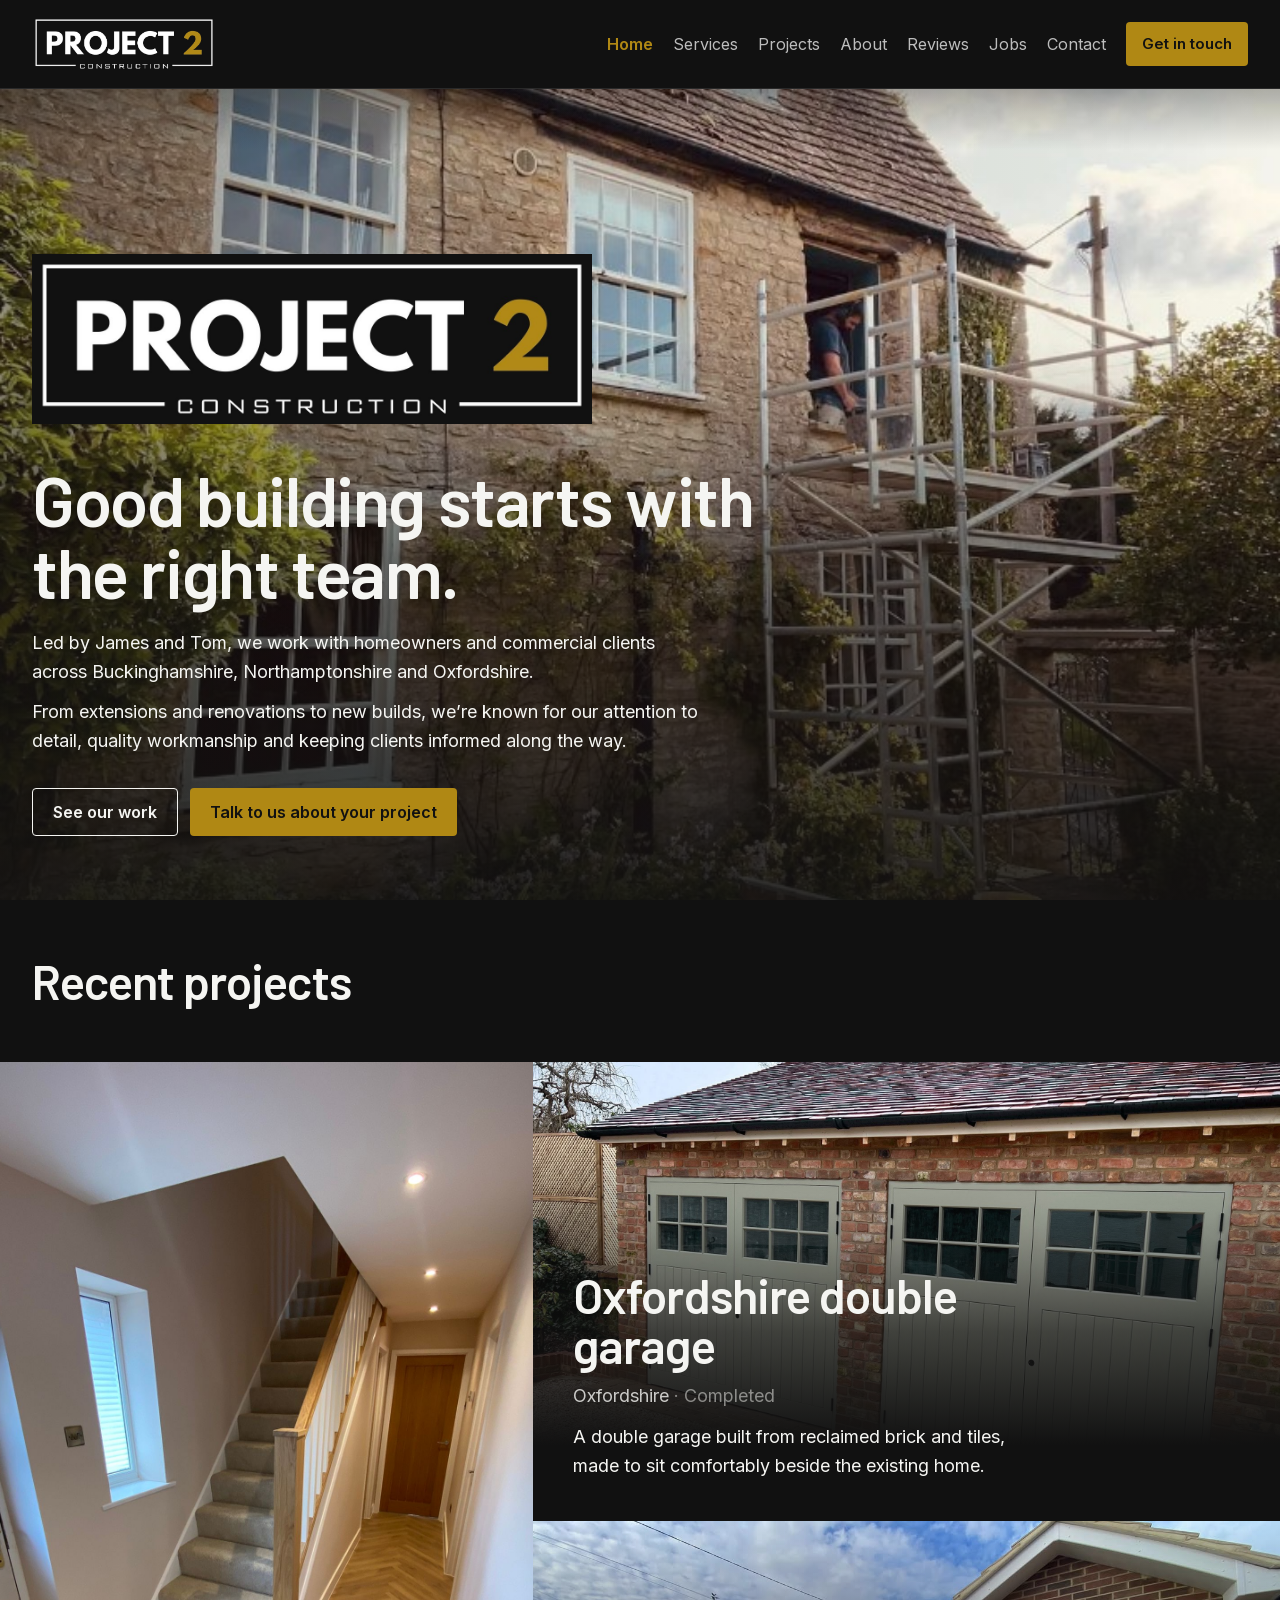
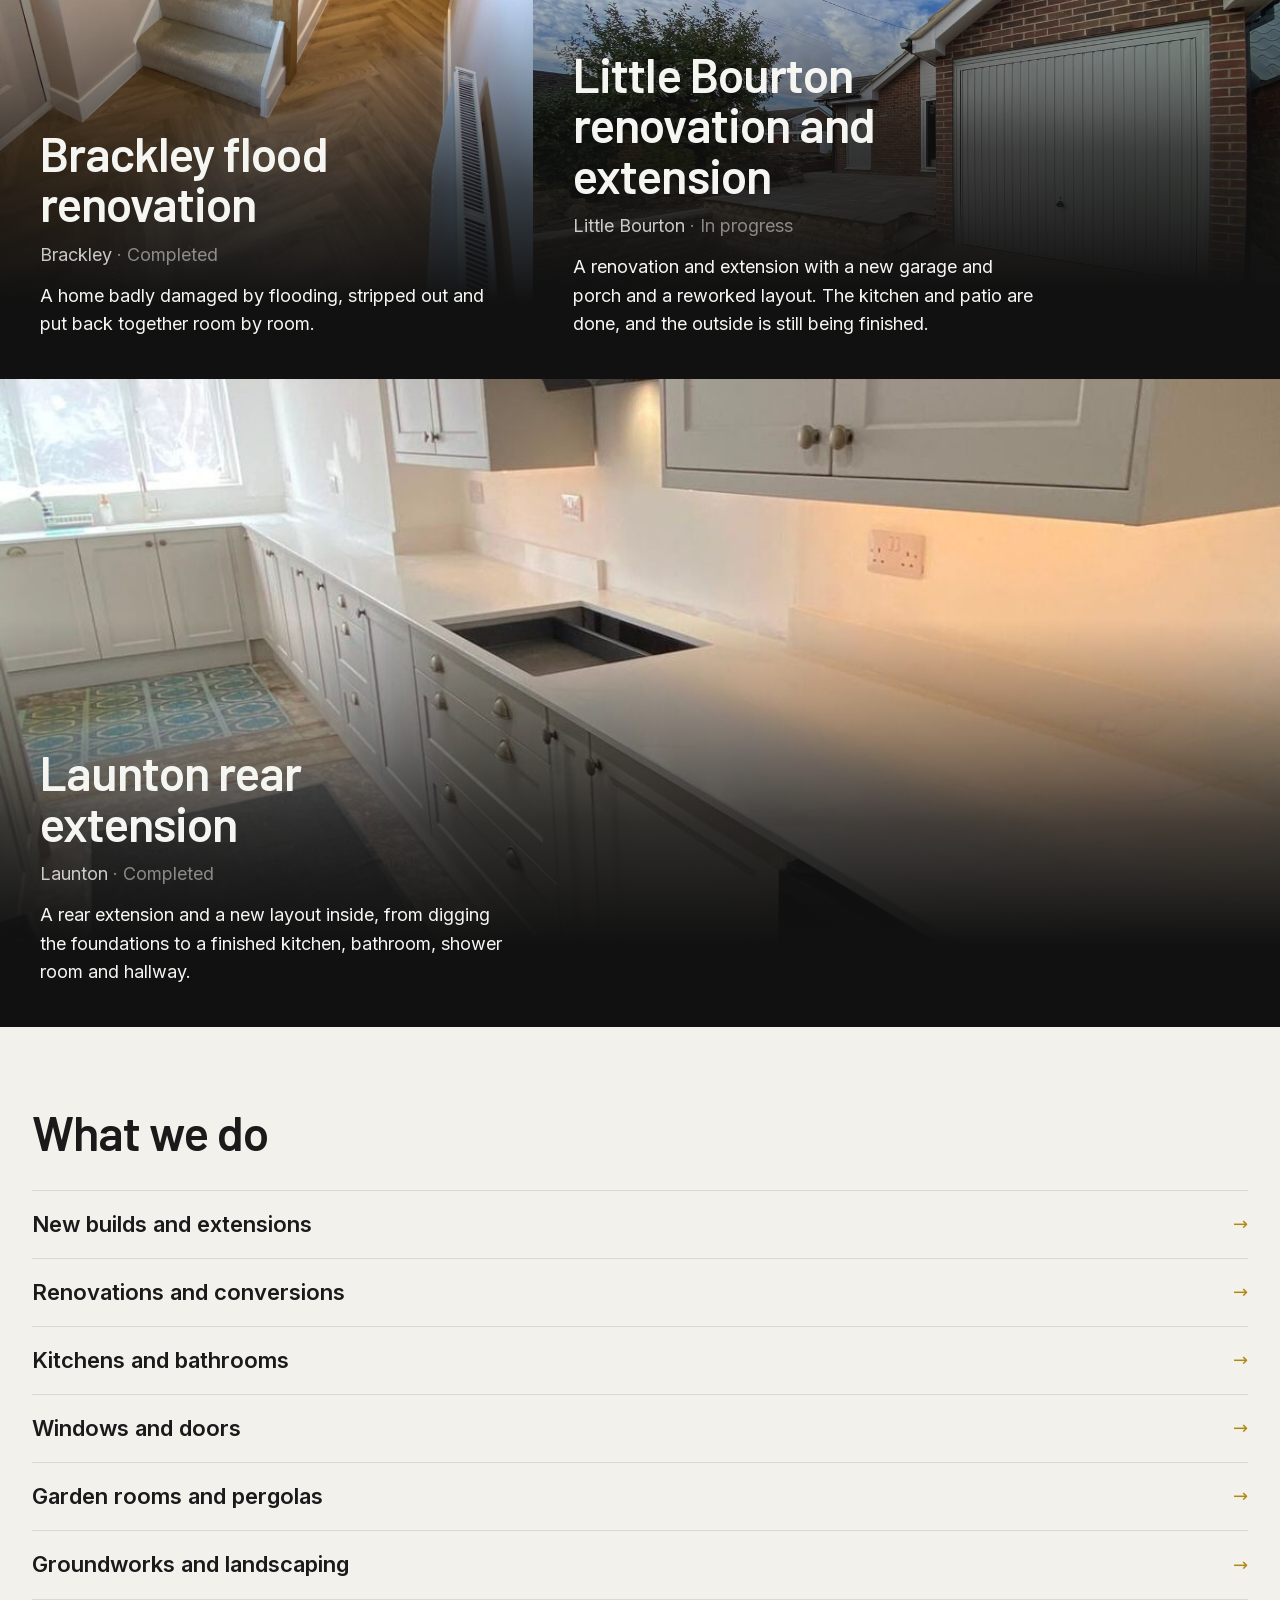
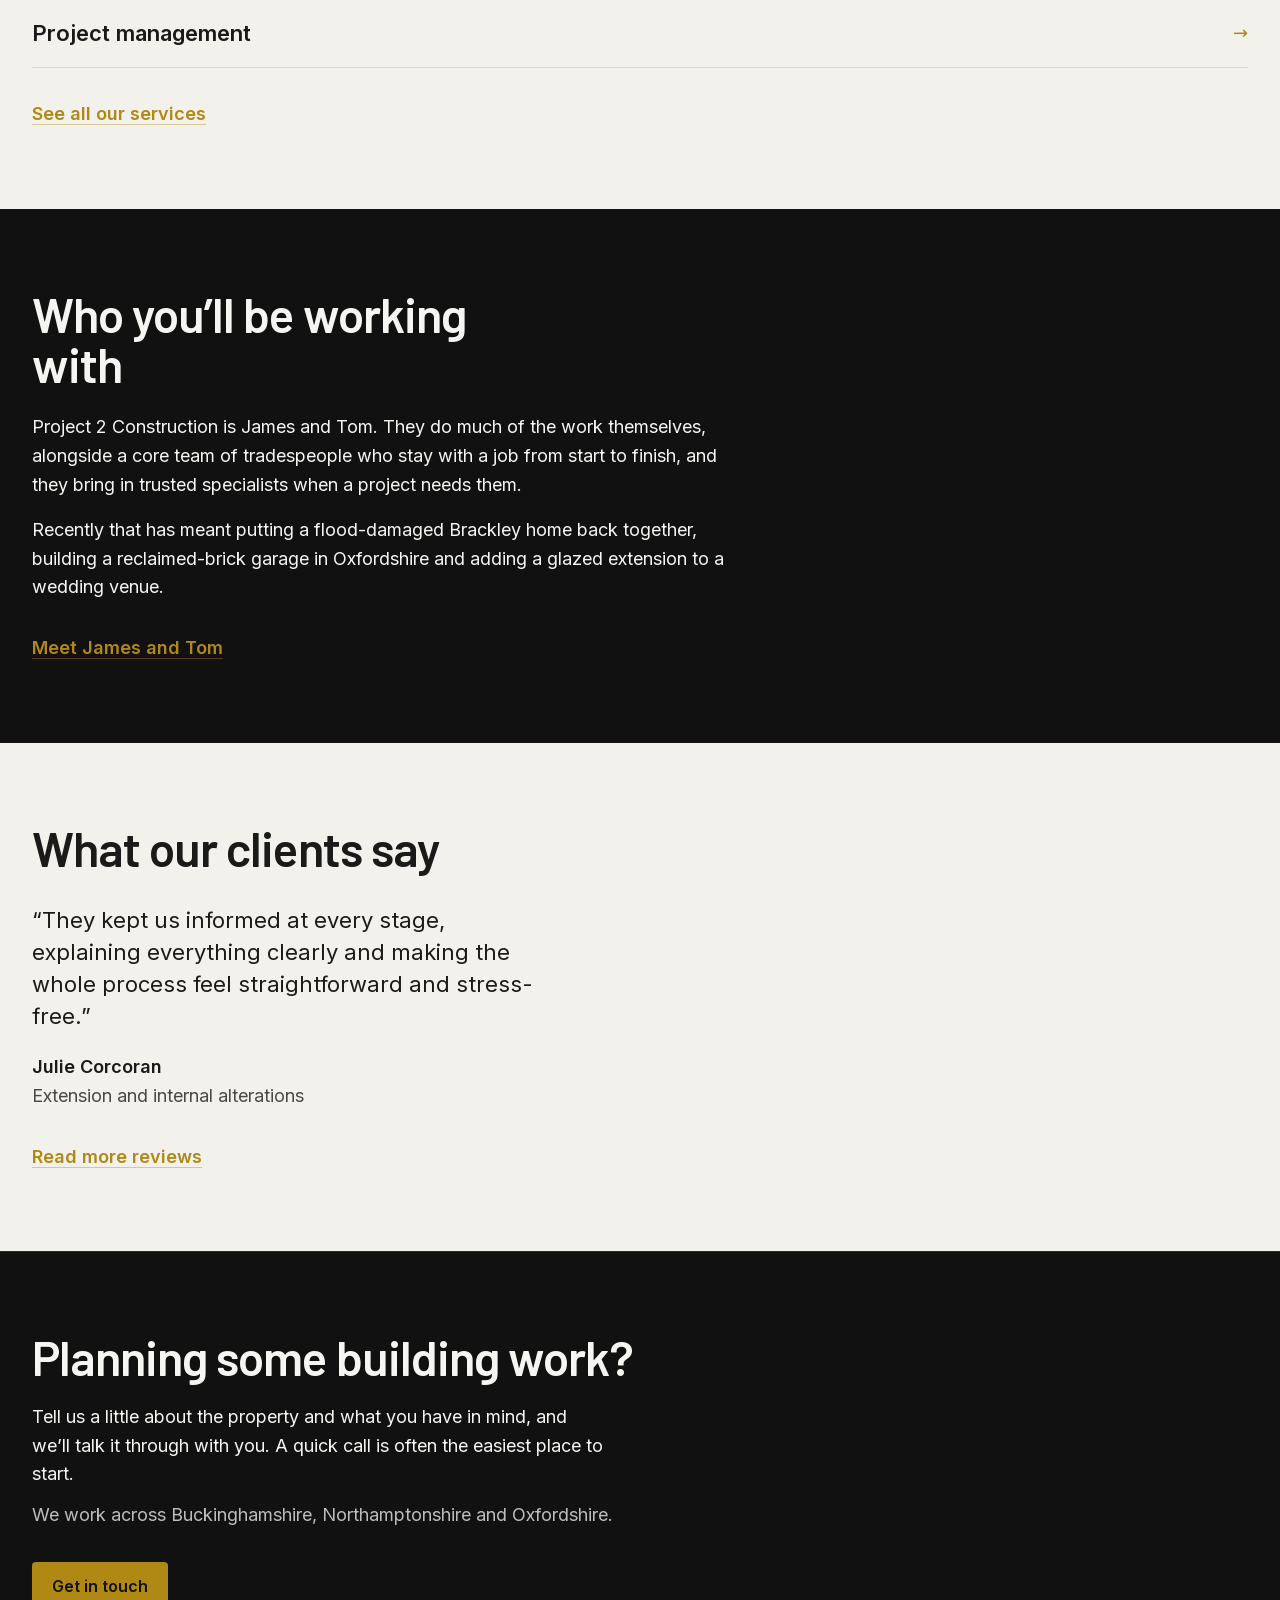
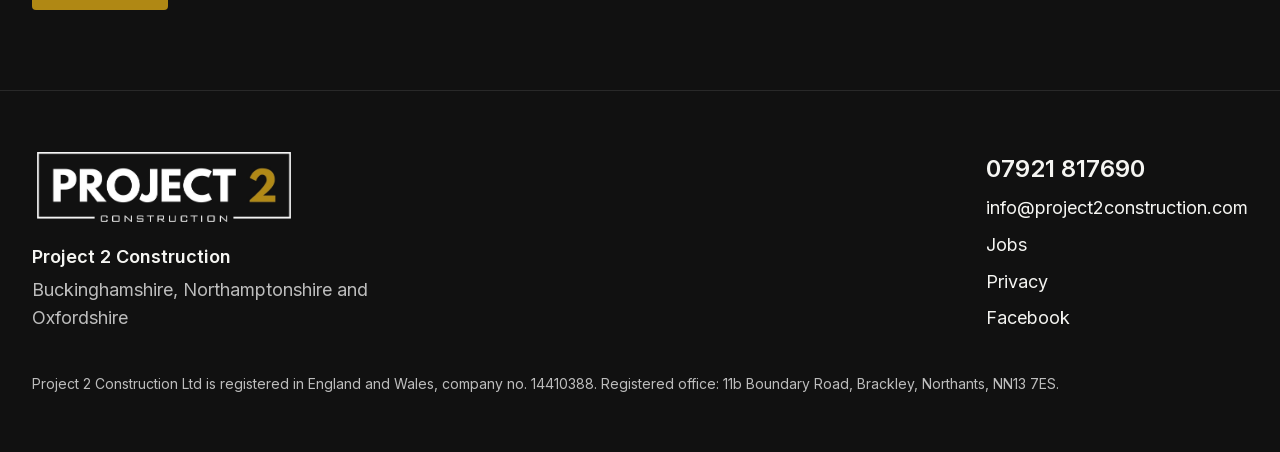
==== commit c90b54d4: "Privacy notice and company details" ====
--- a/index.html
+++ b/index.html
@@ -1 +1 @@
-<!DOCTYPE html><!--a7leS5UdLLlXq19FZs01L--><html lang="en-GB"><head><meta charSet="utf-8"/><meta name="viewport" content="width=device-width, initial-scale=1"/><link rel="preload" href="/_next/static/media/60c9b95e8d9e49be-s.p.woff2" as="font" crossorigin="" type="font/woff2"/><link rel="preload" href="/_next/static/media/6ad0344ed98ac2e9-s.p.woff2" as="font" crossorigin="" type="font/woff2"/><link rel="preload" href="/_next/static/media/e4af272ccee01ff0-s.p.woff2" as="font" crossorigin="" type="font/woff2"/><link rel="preload" as="image" href="/brand/logo-dark.jpg"/><link rel="preload" as="image" href="/images/hero-stone-cottage.jpg"/><link rel="preload" as="image" href="/images/brackley-stairs.jpg"/><link rel="preload" as="image" href="/images/garage-doors.jpg"/><link rel="preload" as="image" href="/images/bourton-garage.jpg"/><link rel="preload" as="image" href="/images/launton/launton-03.jpg"/><link rel="stylesheet" href="/_next/static/css/96a11551d4cfe5c2.css" data-precedence="next"/><link rel="preload" as="script" fetchPriority="low" href="/_next/static/chunks/webpack-b774d6c717a9c587.js"/><script src="/_next/static/chunks/4bd1b696-c023c6e3521b1417.js" async=""></script><script src="/_next/static/chunks/255-2aa030c9ba2867e3.js" async=""></script><script src="/_next/static/chunks/main-app-24a0769ad9c6a9f4.js" async=""></script><script src="/_next/static/chunks/619-ba102abea3e3d0e4.js" async=""></script><script src="/_next/static/chunks/app/layout-05be1fbe1b1ef9fb.js" async=""></script><script src="/_next/static/chunks/app/page-0cb8faa4096daa12.js" async=""></script><meta name="next-size-adjust" content=""/><meta name="theme-color" content="#111111"/><title>New builds, extensions and renovations | Project 2 Construction</title><meta name="description" content="Led by James and Tom, Project 2 Construction builds extensions, renovations and new builds for homeowners and commercial clients across Buckinghamshire, Northamptonshire and Oxfordshire."/><meta property="og:title" content="Project 2 Construction"/><meta property="og:description" content="Residential and commercial building work across Buckinghamshire, Northamptonshire and Oxfordshire."/><meta property="og:url" content="https://project2construction.com/"/><meta property="og:site_name" content="Project 2 Construction"/><meta property="og:locale" content="en_GB"/><meta property="og:image" content="https://project2construction.com/images/hero-stone-cottage.jpg"/><meta property="og:image:alt" content="Stone cottage with scaffolding at the front, white sash windows and a tiled roof."/><meta property="og:type" content="website"/><meta name="twitter:card" content="summary_large_image"/><meta name="twitter:title" content="Project 2 Construction"/><meta name="twitter:description" content="Residential and commercial building work across Buckinghamshire, Northamptonshire and Oxfordshire."/><meta name="twitter:image" content="https://project2construction.com/images/hero-stone-cottage.jpg"/><meta name="twitter:image:alt" content="Stone cottage with scaffolding at the front, white sash windows and a tiled roof."/><link rel="icon" href="/brand/logo-dark.jpg"/><script src="/_next/static/chunks/polyfills-42372ed130431b0a.js" noModule=""></script></head><body class="__variable_80b140 __variable_879338 antialiased"><div hidden=""><!--$--><!--/$--></div><a href="#content" class="sr-only focus:not-sr-only focus:absolute focus:left-4 focus:top-4 focus:z-[70] focus:bg-paper focus:px-4 focus:py-2 focus:text-canvas">Skip to content</a><header class="fixed inset-x-0 top-0 z-50 border-b border-white/10 bg-canvas"><div class="mx-auto flex h-[5rem] max-w-[1440px] md:h-[5.5rem] items-center justify-between gap-4 px-5 md:px-8"><a class="shrink-0" href="/"><img src="/brand/logo-dark.jpg" alt="Project 2 Construction" width="1278" height="388" class="h-12 w-auto md:h-14"/></a><nav class="hidden items-center gap-5 lg:flex" aria-label="Main"><a aria-current="page" class="text-base font-semibold text-gold" href="/">Home</a><a class="text-base text-muted hover:text-paper" href="/services/">Services</a><a class="text-base text-muted hover:text-paper" href="/projects/">Projects</a><a class="text-base text-muted hover:text-paper" href="/about/">About</a><a class="text-base text-muted hover:text-paper" href="/reviews/">Reviews</a><a class="text-base text-muted hover:text-paper" href="/jobs/">Jobs</a><a class="text-base text-muted hover:text-paper" href="/contact/">Contact</a><a class="inline-flex min-h-11 items-center rounded-[4px] bg-gold px-4 text-[15px] font-semibold text-canvas hover:bg-[#c49a16]" href="/contact/">Get in touch</a></nav><button type="button" class="inline-flex min-h-11 items-center gap-2 rounded-[4px] border border-white/15 px-3 text-base font-semibold text-paper lg:hidden" aria-expanded="false" aria-controls="_R_5b_"><svg width="18" height="18" viewBox="0 0 18 18" aria-hidden="true"><path d="M3 5h12M3 9h12M3 13h12" stroke="currentColor" stroke-width="1.6"></path></svg>Menu</button></div></header><main id="content"><section class="relative min-h-[100svh] overflow-hidden bg-canvas"><img src="/images/hero-stone-cottage.jpg" alt="Stone cottage with scaffolding at the front, white sash windows and a tiled roof." width="768" height="1024" class="absolute inset-0 h-full w-full object-cover object-center"/><div class="hero-scrim absolute inset-0"></div><div class="relative mx-auto flex min-h-[100svh] w-full max-w-[1440px] flex-col justify-end px-5 pb-14 pt-28 md:px-8 md:pb-16"><img src="/brand/logo-dark.jpg" alt="" width="1278" height="388" fetchPriority="high" class="mb-8 h-auto w-[min(70vw,560px)] md:mb-10"/><h1 class="font-display max-w-[12em] text-[clamp(40px,5.4vw,72px)] text-paper">Good building starts with the right team.</h1><p class="mt-5 max-w-[62ch] text-[18px] leading-[1.6] text-paper">Led by James and Tom, we work with homeowners and commercial clients across Buckinghamshire, Northamptonshire and Oxfordshire.</p><p class="mt-3 max-w-[62ch] text-[18px] leading-[1.6] text-paper">From extensions and renovations to new builds, we’re known for our attention to detail, quality workmanship and keeping clients informed along the way.</p><div class="mt-8 flex flex-col gap-3 sm:flex-row"><a class="inline-flex min-h-12 items-center justify-center rounded-[4px] border border-paper bg-transparent px-5 text-base font-semibold text-paper hover:bg-paper hover:text-canvas" href="/projects/">See our work</a><a class="inline-flex min-h-12 items-center justify-center rounded-[4px] bg-gold px-5 text-base font-semibold text-canvas hover:bg-[#c49a16]" href="/contact/">Talk to us about your project</a></div></div></section><section><div class="mx-auto w-full max-w-[1440px] px-5 md:px-8 py-12 md:py-14"><h2 class="font-display text-[clamp(32px,4vw,48px)] text-paper">Recent projects</h2></div><div><div class="grid lg:grid-cols-12"><div class="lg:col-span-5"><a class="shot group relative flex h-full flex-col min-h-[88svh] lg:min-h-[100svh]" href="/projects/brackley-flood-renovation/"><img src="/images/brackley-stairs.jpg" alt="Finished hallway in the Brackley house, with a carpeted staircase, oak handrail and herringbone flooring." width="1536" height="2048" class="absolute inset-0 h-full w-full object-cover object-[center_42%]"/><div class="relative mt-auto bg-gradient-to-t from-[#111111] from-20% via-[#111111]/75 to-transparent p-5 pt-24 md:p-8 md:pt-28 lg:p-10 lg:pt-32"><h3 class="font-display max-w-[16ch] text-[32px] text-paper md:text-[40px] lg:text-[48px]">Brackley flood renovation</h3><p class="mt-3 text-paper/80">Brackley<span class="text-paper/50"> · <!-- -->Completed</span></p><p class="mt-3 max-w-[42ch] text-[18px] leading-[1.6] text-paper">A home badly damaged by flooding, stripped out and put back together room by room.</p></div></a></div><div class="grid lg:col-span-7 lg:min-h-[100svh] lg:grid-rows-2"><a class="shot group relative flex h-full flex-col min-h-[72svh] lg:min-h-0" href="/projects/oxfordshire-double-garage/"><img src="/images/garage-doors.jpg" alt="Finished Oxfordshire double garage in reclaimed brick, with sage green bespoke doors, a tiled roof and a gravel drive edged in cobbles." width="2048" height="1734" class="absolute inset-0 h-full w-full object-cover object-center"/><div class="relative mt-auto bg-gradient-to-t from-[#111111] from-20% via-[#111111]/75 to-transparent p-5 pt-24 md:p-8 md:pt-28 lg:p-10 lg:pt-32"><h3 class="font-display max-w-[16ch] text-[32px] text-paper md:text-[40px] lg:text-[48px]">Oxfordshire double garage</h3><p class="mt-3 text-paper/80">Oxfordshire<span class="text-paper/50"> · <!-- -->Completed</span></p><p class="mt-3 max-w-[42ch] text-[18px] leading-[1.6] text-paper">A double garage built from reclaimed brick and tiles, made to sit comfortably beside the existing home.</p></div></a><a class="shot group relative flex h-full flex-col min-h-[72svh] lg:min-h-0" href="/projects/little-bourton/"><img src="/images/bourton-garage.jpg" alt="New garage and porch at Little Bourton, with stone paving in front of the house." width="1280" height="960" class="absolute inset-0 h-full w-full object-cover object-center"/><div class="relative mt-auto bg-gradient-to-t from-[#111111] from-20% via-[#111111]/75 to-transparent p-5 pt-24 md:p-8 md:pt-28 lg:p-10 lg:pt-32"><h3 class="font-display max-w-[16ch] text-[32px] text-paper md:text-[40px] lg:text-[48px]">Little Bourton renovation and extension</h3><p class="mt-3 text-paper/80">Little Bourton<span class="text-paper/50"> · <!-- -->In progress</span></p><p class="mt-3 max-w-[42ch] text-[18px] leading-[1.6] text-paper">A renovation and extension with a new garage and porch and a reworked layout. The kitchen and patio are done, and the outside is still being finished.</p></div></a></div></div><a class="shot group relative flex h-full flex-col min-h-[72svh]" href="/projects/launton-extension/"><img src="/images/launton/launton-03.jpg" alt="The long run of the Launton kitchen, with wall units, an angled black extractor, a wine cooler and lighting under the cabinets." width="1200" height="1600" class="absolute inset-0 h-full w-full object-cover object-center"/><div class="relative mt-auto bg-gradient-to-t from-[#111111] from-20% via-[#111111]/75 to-transparent p-5 pt-24 md:p-8 md:pt-28 lg:p-10 lg:pt-32"><h3 class="font-display max-w-[16ch] text-[32px] text-paper md:text-[40px] lg:text-[48px]">Launton rear extension</h3><p class="mt-3 text-paper/80">Launton<span class="text-paper/50"> · <!-- -->Completed</span></p><p class="mt-3 max-w-[42ch] text-[18px] leading-[1.6] text-paper">A rear extension and a new layout inside, from digging the foundations to a finished kitchen, bathroom, shower room and hallway.</p></div></a></div></section><section class="light py-14 lg:py-20"><div class="mx-auto w-full max-w-[1440px] px-5 md:px-8"><h2 class="font-display text-[clamp(32px,4vw,48px)] text-[#1a1a1a]">What we do</h2><ul class="mt-8 border-t border-black/10"><li class="border-b border-black/10"><a class="group flex items-center justify-between gap-4 py-4" href="/services/#new-builds"><span class="text-[20px] font-semibold text-[#1a1a1a] group-hover:text-gold md:text-[22px]">New builds and extensions</span><span class="text-gold" aria-hidden="true">→</span></a></li><li class="border-b border-black/10"><a class="group flex items-center justify-between gap-4 py-4" href="/services/#renovations"><span class="text-[20px] font-semibold text-[#1a1a1a] group-hover:text-gold md:text-[22px]">Renovations and conversions</span><span class="text-gold" aria-hidden="true">→</span></a></li><li class="border-b border-black/10"><a class="group flex items-center justify-between gap-4 py-4" href="/services/#kitchens"><span class="text-[20px] font-semibold text-[#1a1a1a] group-hover:text-gold md:text-[22px]">Kitchens and bathrooms</span><span class="text-gold" aria-hidden="true">→</span></a></li><li class="border-b border-black/10"><a class="group flex items-center justify-between gap-4 py-4" href="/services/#windows"><span class="text-[20px] font-semibold text-[#1a1a1a] group-hover:text-gold md:text-[22px]">Windows and doors</span><span class="text-gold" aria-hidden="true">→</span></a></li><li class="border-b border-black/10"><a class="group flex items-center justify-between gap-4 py-4" href="/services/#garden-rooms"><span class="text-[20px] font-semibold text-[#1a1a1a] group-hover:text-gold md:text-[22px]">Garden rooms and pergolas</span><span class="text-gold" aria-hidden="true">→</span></a></li><li class="border-b border-black/10"><a class="group flex items-center justify-between gap-4 py-4" href="/services/#groundworks"><span class="text-[20px] font-semibold text-[#1a1a1a] group-hover:text-gold md:text-[22px]">Groundworks and landscaping</span><span class="text-gold" aria-hidden="true">→</span></a></li><li class="border-b border-black/10"><a class="group flex items-center justify-between gap-4 py-4" href="/services/#project-management"><span class="text-[20px] font-semibold text-[#1a1a1a] group-hover:text-gold md:text-[22px]">Project management</span><span class="text-gold" aria-hidden="true">→</span></a></li></ul><p class="mt-8"><a class="font-semibold text-gold underline decoration-gold/40 underline-offset-4 hover:decoration-gold" href="/services/">See all our services</a></p></div></section><section class="py-14 lg:py-20"><div class="mx-auto w-full max-w-[1440px] px-5 md:px-8"><h2 class="font-display text-[clamp(32px,4vw,48px)] max-w-[16ch] text-paper">Who you’ll be working with</h2><p class="mt-6 max-w-[65ch] text-[18px] leading-[1.6] text-paper">Project 2 Construction is James and Tom. They do much of the work themselves, alongside a core team of tradespeople who stay with a job from start to finish, and they bring in trusted specialists when a project needs them.</p><p class="mt-4 max-w-[65ch] text-[18px] leading-[1.6] text-paper">Recently that has meant putting a flood-damaged Brackley home back together, building a reclaimed-brick garage in Oxfordshire and adding a glazed extension to a wedding venue.</p><p class="mt-8"><a class="font-semibold text-gold underline decoration-gold/40 underline-offset-4 hover:decoration-gold" href="/about/">Meet James and Tom</a></p></div></section><section class="light py-14 lg:py-20"><div class="mx-auto w-full max-w-[1440px] px-5 md:px-8"><h2 class="font-display text-[clamp(32px,4vw,48px)] text-[#1a1a1a]">What our clients say</h2><figure class="mt-8 max-w-[46ch]"><blockquote class="text-[22px] leading-[1.45] text-[#1a1a1a]">“<!-- -->They kept us informed at every stage, explaining everything clearly and making the whole process feel straightforward and stress-free.<!-- -->”</blockquote><figcaption class="mt-5 text-[18px] leading-[1.6] text-[#4a4844]"><span class="block font-semibold text-[#1a1a1a]">Julie Corcoran</span>Extension and internal alterations</figcaption></figure><p class="mt-8"><a class="font-semibold text-gold underline decoration-gold/40 underline-offset-4 hover:decoration-gold" href="/reviews/">Read more reviews</a></p></div></section><section class="border-t border-white/10 py-14 lg:py-20"><div class="mx-auto w-full max-w-[1440px] px-5 md:px-8"><h2 class="font-display text-[clamp(32px,4vw,48px)] text-paper">Planning some building work?</h2><p class="mt-5 max-w-[52ch] text-[18px] leading-[1.6] text-paper">Tell us a little about the property and what you have in mind, and we’ll talk it through with you. A quick call is often the easiest place to start.</p><p class="mt-3 text-[18px] leading-[1.6] text-muted">We work across Buckinghamshire, Northamptonshire and Oxfordshire.</p><div class="mt-8"><a class="inline-flex min-h-12 items-center justify-center rounded-[4px] bg-gold px-5 text-base font-semibold text-canvas hover:bg-[#c49a16]" href="/contact/">Get in touch</a></div></div></section><!--$--><!--/$--></main><footer class="border-t border-white/10 bg-canvas px-5 py-14 md:px-8"><div class="mx-auto flex max-w-[1440px] flex-col gap-10 md:flex-row md:items-end md:justify-between"><div><img src="/brand/logo-dark.jpg" alt="" width="1278" height="388" class="h-16 w-auto md:h-20"/><p class="mt-4 font-semibold text-paper">Project 2 Construction</p><p class="mt-1 max-w-[36ch] text-muted">Buckinghamshire, Northamptonshire and Oxfordshire</p></div><ul class="space-y-2"><li><a href="tel:+447921817690" class="text-2xl font-semibold text-paper hover:text-gold">07921 817690</a></li><li><a href="mailto:info@project2construction.com" class="text-paper hover:text-gold">info@project2construction.com</a></li><li><a class="text-paper hover:text-gold" href="/jobs/">Jobs</a></li><li><a href="https://www.facebook.com/share/1CSErFWpfr/?mibextid=wwXIfr" class="text-paper hover:text-gold" target="_blank" rel="noreferrer">Facebook</a></li></ul></div></footer><script src="/_next/static/chunks/webpack-b774d6c717a9c587.js" id="_R_" async=""></script><script>(self.__next_f=self.__next_f||[]).push([0])</script><script>self.__next_f.push([1,"1:\"$Sreact.fragment\"\n2:I[6339,[\"619\",\"static/chunks/619-ba102abea3e3d0e4.js\",\"177\",\"static/chunks/app/layout-05be1fbe1b1ef9fb.js\"],\"Header\"]\n3:I[9766,[],\"\"]\n4:I[8924,[],\"\"]\n5:I[2619,[\"619\",\"static/chunks/619-ba102abea3e3d0e4.js\",\"974\",\"static/chunks/app/page-0cb8faa4096daa12.js\"],\"\"]\nf:I[7150,[],\"\"]\n:HL[\"/_next/static/media/60c9b95e8d9e49be-s.p.woff2\",\"font\",{\"crossOrigin\":\"\",\"type\":\"font/woff2\"}]\n:HL[\"/_next/static/media/6ad0344ed98ac2e9-s.p.woff2\",\"font\",{\"crossOrigin\":\"\",\"type\":\"font/woff2\"}]\n:HL[\"/_next/static/media/e4af272ccee01ff0-s.p.woff2\",\"font\",{\"crossOrigin\":\"\",\"type\":\"font/woff2\"}]\n:HL[\"/_next/static/css/96a11551d4cfe5c2.css\",\"style\"]\n"])</script><script>self.__next_f.push([1,"0:{\"P\":null,\"b\":\"a7leS5UdLLlXq19FZs01L\",\"p\":\"\",\"c\":[\"\",\"\"],\"i\":false,\"f\":[[[\"\",{\"children\":[\"__PAGE__\",{}]},\"$undefined\",\"$undefined\",true],[\"\",[\"$\",\"$1\",\"c\",{\"children\":[[[\"$\",\"link\",\"0\",{\"rel\":\"stylesheet\",\"href\":\"/_next/static/css/96a11551d4cfe5c2.css\",\"precedence\":\"next\",\"crossOrigin\":\"$undefined\",\"nonce\":\"$undefined\"}]],[\"$\",\"html\",null,{\"lang\":\"en-GB\",\"children\":[\"$\",\"body\",null,{\"className\":\"__variable_80b140 __variable_879338 antialiased\",\"children\":[[\"$\",\"a\",null,{\"href\":\"#content\",\"className\":\"sr-only focus:not-sr-only focus:absolute focus:left-4 focus:top-4 focus:z-[70] focus:bg-paper focus:px-4 focus:py-2 focus:text-canvas\",\"children\":\"Skip to content\"}],[\"$\",\"$L2\",null,{}],[\"$\",\"main\",null,{\"id\":\"content\",\"children\":[\"$\",\"$L3\",null,{\"parallelRouterKey\":\"children\",\"error\":\"$undefined\",\"errorStyles\":\"$undefined\",\"errorScripts\":\"$undefined\",\"template\":[\"$\",\"$L4\",null,{}],\"templateStyles\":\"$undefined\",\"templateScripts\":\"$undefined\",\"notFound\":[[\"$\",\"article\",null,{\"className\":\"mx-auto w-full max-w-[1440px] px-5 pb-20 pt-36 md:px-8 md:pt-44\",\"children\":[[\"$\",\"h1\",null,{\"className\":\"font-display text-[clamp(36px,5vw,64px)] text-paper\",\"children\":\"Page not found\"}],[\"$\",\"p\",null,{\"className\":\"mt-6 max-w-[40ch] text-[18px] leading-[1.6] text-muted\",\"children\":\"That page is not on this site.\"}],[\"$\",\"p\",null,{\"className\":\"mt-8\",\"children\":[\"$\",\"$L5\",null,{\"href\":\"/\",\"className\":\"font-semibold text-gold underline underline-offset-4\",\"children\":\"Back to the homepage\"}]}]]}],[]],\"forbidden\":\"$undefined\",\"unauthorized\":\"$undefined\"}]}],[\"$\",\"footer\",null,{\"className\":\"border-t border-white/10 bg-canvas px-5 py-14 md:px-8\",\"children\":[\"$\",\"div\",null,{\"className\":\"mx-auto flex max-w-[1440px] flex-col gap-10 md:flex-row md:items-end md:justify-between\",\"children\":[[\"$\",\"div\",null,{\"children\":[[\"$\",\"img\",null,{\"src\":\"/brand/logo-dark.jpg\",\"alt\":\"\",\"width\":1278,\"height\":388,\"className\":\"h-16 w-auto md:h-20\"}],[\"$\",\"p\",null,{\"className\":\"mt-4 font-semibold text-paper\",\"children\":\"Project 2 Construction\"}],[\"$\",\"p\",null,{\"className\":\"mt-1 max-w-[36ch] text-muted\",\"children\":\"Buckinghamshire, Northamptonshire and Oxfordshire\"}]]}],[\"$\",\"ul\",null,{\"className\":\"space-y-2\",\"children\":[[\"$\",\"li\",null,{\"children\":[\"$\",\"a\",null,{\"href\":\"tel:+447921817690\",\"className\":\"text-2xl font-semibold text-paper hover:text-gold\",\"children\":\"07921 817690\"}]}],[\"$\",\"li\",null,{\"children\":[\"$\",\"a\",null,{\"href\":\"mailto:info@project2construction.com\",\"className\":\"text-paper hover:text-gold\",\"children\":\"info@project2construction.com\"}]}],[\"$\",\"li\",null,{\"children\":[\"$\",\"$L5\",null,{\"href\":\"/jobs\",\"className\":\"text-paper hover:text-gold\",\"children\":\"Jobs\"}]}],[\"$\",\"li\",null,{\"children\":[\"$\",\"a\",null,{\"href\":\"https://www.facebook.com/share/1CSErFWpfr/?mibextid=wwXIfr\",\"className\":\"text-paper hover:text-gold\",\"target\":\"_blank\",\"rel\":\"noreferrer\",\"children\":\"Facebook\"}]}]]}]]}]}]]}]}]]}],{\"children\":[\"__PAGE__\",[\"$\",\"$1\",\"c\",{\"children\":[[[\"$\",\"section\",null,{\"className\":\"relative min-h-[100svh] overflow-hidden bg-canvas\",\"children\":[[\"$\",\"img\",null,{\"src\":\"/images/hero-stone-cottage.jpg\",\"alt\":\"Stone cottage with scaffolding at the front, white sash windows and a tiled roof.\",\"width\":768,\"height\":1024,\"className\":\"absolute inset-0 h-full w-full object-cover object-center\"}],[\"$\",\"div\",null,{\"className\":\"hero-scrim absolute inset-0\"}],[\"$\",\"div\",null,{\"className\":\"relative mx-auto flex min-h-[100svh] w-full max-w-[1440px] flex-col justify-end px-5 pb-14 pt-28 md:px-8 md:pb-16\",\"children\":[[\"$\",\"img\",null,{\"src\":\"/brand/logo-dark.jpg\",\"alt\":\"\",\"width\":1278,\"height\":388,\"fetchPriority\":\"high\",\"className\":\"mb-8 h-auto w-[min(70vw,560px)] md:mb-10\"}],[\"$\",\"h1\",null,{\"className\":\"font-display max-w-[12em] text-[clamp(40px,5.4vw,72px)] text-paper\",\"children\":\"Good building starts with the right team.\"}],[\"$\",\"p\",null,{\"className\":\"mt-5 max-w-[62ch] text-[18px] leading-[1.6] text-paper\",\"children\":\"Led by James and Tom, we work with homeowners and commercial clients across Buckinghamshire, Northamptonshire and Oxfordshire.\"}],[\"$\",\"p\",null,{\"className\":\"mt-3 max-w-[62ch] text-[18px] leading-[1.6] text-paper\",\"children\":\"From extensions and renovations to new builds, we’re known for our attention to detail, quality workmanship and keeping clients informed along the way.\"}],[\"$\",\"div\",null,{\"className\":\"mt-8 flex flex-col gap-3 sm:flex-row\",\"children\":[\"$L6\",\"$L7\"]}]]}]]}],\"$L8\",\"$L9\",\"$La\",\"$Lb\",\"$Lc\"],null,\"$Ld\"]}],{},null,false]},null,false],\"$Le\",false]],\"m\":\"$undefined\",\"G\":[\"$f\",[]],\"s\":false,\"S\":true}\n"])</script><script>self.__next_f.push([1,"11:I[4431,[],\"OutletBoundary\"]\n13:I[5278,[],\"AsyncMetadataOutlet\"]\n15:I[4431,[],\"ViewportBoundary\"]\n17:I[4431,[],\"MetadataBoundary\"]\n18:\"$Sreact.suspense\"\n6:[\"$\",\"$L5\",null,{\"href\":\"/projects\",\"className\":\"inline-flex min-h-12 items-center justify-center rounded-[4px] border border-paper bg-transparent px-5 text-base font-semibold text-paper hover:bg-paper hover:text-canvas\",\"children\":\"See our work\"}]\n7:[\"$\",\"$L5\",null,{\"href\":\"/contact\",\"className\":\"inline-flex min-h-12 items-center justify-center rounded-[4px] bg-gold px-5 text-base font-semibold text-canvas hover:bg-[#c49a16]\",\"children\":\"Talk to us about your project\"}]\n"])</script><script>self.__next_f.push([1,"8:[\"$\",\"section\",null,{\"children\":[[\"$\",\"div\",null,{\"className\":\"mx-auto w-full max-w-[1440px] px-5 md:px-8 py-12 md:py-14\",\"children\":[\"$\",\"h2\",null,{\"className\":\"font-display text-[clamp(32px,4vw,48px)] text-paper\",\"children\":\"Recent projects\"}]}],[\"$\",\"div\",null,{\"children\":[[\"$\",\"div\",null,{\"className\":\"grid lg:grid-cols-12\",\"children\":[[\"$\",\"div\",null,{\"className\":\"lg:col-span-5\",\"children\":[\"$\",\"$L5\",null,{\"href\":\"/projects/brackley-flood-renovation\",\"className\":\"shot group relative flex h-full flex-col min-h-[88svh] lg:min-h-[100svh]\",\"children\":[[\"$\",\"img\",null,{\"src\":\"/images/brackley-stairs.jpg\",\"alt\":\"Finished hallway in the Brackley house, with a carpeted staircase, oak handrail and herringbone flooring.\",\"width\":1536,\"height\":2048,\"className\":\"absolute inset-0 h-full w-full object-cover object-[center_42%]\"}],[\"$\",\"div\",null,{\"className\":\"relative mt-auto bg-gradient-to-t from-[#111111] from-20% via-[#111111]/75 to-transparent p-5 pt-24 md:p-8 md:pt-28 lg:p-10 lg:pt-32\",\"children\":[[\"$\",\"h3\",null,{\"className\":\"font-display max-w-[16ch] text-[32px] text-paper md:text-[40px] lg:text-[48px]\",\"children\":\"Brackley flood renovation\"}],[\"$\",\"p\",null,{\"className\":\"mt-3 text-paper/80\",\"children\":[\"Brackley\",[\"$\",\"span\",null,{\"className\":\"text-paper/50\",\"children\":[\" · \",\"Completed\"]}]]}],[\"$\",\"p\",null,{\"className\":\"mt-3 max-w-[42ch] text-[18px] leading-[1.6] text-paper\",\"children\":\"A home badly damaged by flooding, stripped out and put back together room by room.\"}]]}]]}]}],[\"$\",\"div\",null,{\"className\":\"grid lg:col-span-7 lg:min-h-[100svh] lg:grid-rows-2\",\"children\":[[\"$\",\"$L5\",\"oxfordshire-double-garage\",{\"href\":\"/projects/oxfordshire-double-garage\",\"className\":\"shot group relative flex h-full flex-col min-h-[72svh] lg:min-h-0\",\"children\":[[\"$\",\"img\",null,{\"src\":\"/images/garage-doors.jpg\",\"alt\":\"Finished Oxfordshire double garage in reclaimed brick, with sage green bespoke doors, a tiled roof and a gravel drive edged in cobbles.\",\"width\":2048,\"height\":1734,\"className\":\"absolute inset-0 h-full w-full object-cover object-center\"}],[\"$\",\"div\",null,{\"className\":\"relative mt-auto bg-gradient-to-t from-[#111111] from-20% via-[#111111]/75 to-transparent p-5 pt-24 md:p-8 md:pt-28 lg:p-10 lg:pt-32\",\"children\":[[\"$\",\"h3\",null,{\"className\":\"font-display max-w-[16ch] text-[32px] text-paper md:text-[40px] lg:text-[48px]\",\"children\":\"Oxfordshire double garage\"}],[\"$\",\"p\",null,{\"className\":\"mt-3 text-paper/80\",\"children\":[\"Oxfordshire\",[\"$\",\"span\",null,{\"className\":\"text-paper/50\",\"children\":[\" · \",\"Completed\"]}]]}],[\"$\",\"p\",null,{\"className\":\"mt-3 max-w-[42ch] text-[18px] leading-[1.6] text-paper\",\"children\":\"A double garage built from reclaimed brick and tiles, made to sit comfortably beside the existing home.\"}]]}]]}],[\"$\",\"$L5\",\"little-bourton\",{\"href\":\"/projects/little-bourton\",\"className\":\"shot group relative flex h-full flex-col min-h-[72svh] lg:min-h-0\",\"children\":[[\"$\",\"img\",null,{\"src\":\"/images/bourton-garage.jpg\",\"alt\":\"New garage and porch at Little Bourton, with stone paving in front of the house.\",\"width\":1280,\"height\":960,\"className\":\"absolute inset-0 h-full w-full object-cover object-center\"}],[\"$\",\"div\",null,{\"className\":\"relative mt-auto bg-gradient-to-t from-[#111111] from-20% via-[#111111]/75 to-transparent p-5 pt-24 md:p-8 md:pt-28 lg:p-10 lg:pt-32\",\"children\":[[\"$\",\"h3\",null,{\"className\":\"font-display max-w-[16ch] text-[32px] text-paper md:text-[40px] lg:text-[48px]\",\"children\":\"Little Bourton renovation and extension\"}],[\"$\",\"p\",null,{\"className\":\"mt-3 text-paper/80\",\"children\":[\"Little Bourton\",[\"$\",\"span\",null,{\"className\":\"text-paper/50\",\"children\":[\" · \",\"In progress\"]}]]}],[\"$\",\"p\",null,{\"className\":\"mt-3 max-w-[42ch] text-[18px] leading-[1.6] text-paper\",\"children\":\"A renovation and extension with a new garage and porch and a reworked layout. The kitchen and patio are done, and the outside is still being finished.\"}]]}]]}]]}]]}],[\"$L10\"]]}]]}]\n"])</script><script>self.__next_f.push([1,"9:[\"$\",\"section\",null,{\"className\":\"light py-14 lg:py-20\",\"children\":[\"$\",\"div\",null,{\"className\":\"mx-auto w-full max-w-[1440px] px-5 md:px-8\",\"children\":[[\"$\",\"h2\",null,{\"className\":\"font-display text-[clamp(32px,4vw,48px)] text-[#1a1a1a]\",\"children\":\"What we do\"}],[\"$\",\"ul\",null,{\"className\":\"mt-8 border-t border-black/10\",\"children\":[[\"$\",\"li\",\"new-builds\",{\"className\":\"border-b border-black/10\",\"children\":[\"$\",\"$L5\",null,{\"href\":\"/services/#new-builds\",\"className\":\"group flex items-center justify-between gap-4 py-4\",\"children\":[[\"$\",\"span\",null,{\"className\":\"text-[20px] font-semibold text-[#1a1a1a] group-hover:text-gold md:text-[22px]\",\"children\":\"New builds and extensions\"}],[\"$\",\"span\",null,{\"className\":\"text-gold\",\"aria-hidden\":\"true\",\"children\":\"→\"}]]}]}],[\"$\",\"li\",\"renovations\",{\"className\":\"border-b border-black/10\",\"children\":[\"$\",\"$L5\",null,{\"href\":\"/services/#renovations\",\"className\":\"group flex items-center justify-between gap-4 py-4\",\"children\":[[\"$\",\"span\",null,{\"className\":\"text-[20px] font-semibold text-[#1a1a1a] group-hover:text-gold md:text-[22px]\",\"children\":\"Renovations and conversions\"}],[\"$\",\"span\",null,{\"className\":\"text-gold\",\"aria-hidden\":\"true\",\"children\":\"→\"}]]}]}],[\"$\",\"li\",\"kitchens\",{\"className\":\"border-b border-black/10\",\"children\":[\"$\",\"$L5\",null,{\"href\":\"/services/#kitchens\",\"className\":\"group flex items-center justify-between gap-4 py-4\",\"children\":[[\"$\",\"span\",null,{\"className\":\"text-[20px] font-semibold text-[#1a1a1a] group-hover:text-gold md:text-[22px]\",\"children\":\"Kitchens and bathrooms\"}],[\"$\",\"span\",null,{\"className\":\"text-gold\",\"aria-hidden\":\"true\",\"children\":\"→\"}]]}]}],[\"$\",\"li\",\"windows\",{\"className\":\"border-b border-black/10\",\"children\":[\"$\",\"$L5\",null,{\"href\":\"/services/#windows\",\"className\":\"group flex items-center justify-between gap-4 py-4\",\"children\":[[\"$\",\"span\",null,{\"className\":\"text-[20px] font-semibold text-[#1a1a1a] group-hover:text-gold md:text-[22px]\",\"children\":\"Windows and doors\"}],[\"$\",\"span\",null,{\"className\":\"text-gold\",\"aria-hidden\":\"true\",\"children\":\"→\"}]]}]}],[\"$\",\"li\",\"garden-rooms\",{\"className\":\"border-b border-black/10\",\"children\":[\"$\",\"$L5\",null,{\"href\":\"/services/#garden-rooms\",\"className\":\"group flex items-center justify-between gap-4 py-4\",\"children\":[[\"$\",\"span\",null,{\"className\":\"text-[20px] font-semibold text-[#1a1a1a] group-hover:text-gold md:text-[22px]\",\"children\":\"Garden rooms and pergolas\"}],[\"$\",\"span\",null,{\"className\":\"text-gold\",\"aria-hidden\":\"true\",\"children\":\"→\"}]]}]}],[\"$\",\"li\",\"groundworks\",{\"className\":\"border-b border-black/10\",\"children\":[\"$\",\"$L5\",null,{\"href\":\"/services/#groundworks\",\"className\":\"group flex items-center justify-between gap-4 py-4\",\"children\":[[\"$\",\"span\",null,{\"className\":\"text-[20px] font-semibold text-[#1a1a1a] group-hover:text-gold md:text-[22px]\",\"children\":\"Groundworks and landscaping\"}],[\"$\",\"span\",null,{\"className\":\"text-gold\",\"aria-hidden\":\"true\",\"children\":\"→\"}]]}]}],[\"$\",\"li\",\"project-management\",{\"className\":\"border-b border-black/10\",\"children\":[\"$\",\"$L5\",null,{\"href\":\"/services/#project-management\",\"className\":\"group flex items-center justify-between gap-4 py-4\",\"children\":[[\"$\",\"span\",null,{\"className\":\"text-[20px] font-semibold text-[#1a1a1a] group-hover:text-gold md:text-[22px]\",\"children\":\"Project management\"}],[\"$\",\"span\",null,{\"className\":\"text-gold\",\"aria-hidden\":\"true\",\"children\":\"→\"}]]}]}]]}],[\"$\",\"p\",null,{\"className\":\"mt-8\",\"children\":[\"$\",\"$L5\",null,{\"href\":\"/services\",\"className\":\"font-semibold text-gold underline decoration-gold/40 underline-offset-4 hover:decoration-gold\",\"children\":\"See all our services\"}]}]]}]}]\n"])</script><script>self.__next_f.push([1,"a:[\"$\",\"section\",null,{\"className\":\"py-14 lg:py-20\",\"children\":[\"$\",\"div\",null,{\"className\":\"mx-auto w-full max-w-[1440px] px-5 md:px-8\",\"children\":[[\"$\",\"h2\",null,{\"className\":\"font-display text-[clamp(32px,4vw,48px)] max-w-[16ch] text-paper\",\"children\":\"Who you’ll be working with\"}],[\"$\",\"p\",null,{\"className\":\"mt-6 max-w-[65ch] text-[18px] leading-[1.6] text-paper\",\"children\":\"Project 2 Construction is James and Tom. They do much of the work themselves, alongside a core team of tradespeople who stay with a job from start to finish, and they bring in trusted specialists when a project needs them.\"}],[\"$\",\"p\",null,{\"className\":\"mt-4 max-w-[65ch] text-[18px] leading-[1.6] text-paper\",\"children\":\"Recently that has meant putting a flood-damaged Brackley home back together, building a reclaimed-brick garage in Oxfordshire and adding a glazed extension to a wedding venue.\"}],[\"$\",\"p\",null,{\"className\":\"mt-8\",\"children\":[\"$\",\"$L5\",null,{\"href\":\"/about\",\"className\":\"font-semibold text-gold underline decoration-gold/40 underline-offset-4 hover:decoration-gold\",\"children\":\"Meet James and Tom\"}]}]]}]}]\n"])</script><script>self.__next_f.push([1,"b:[\"$\",\"section\",null,{\"className\":\"light py-14 lg:py-20\",\"children\":[\"$\",\"div\",null,{\"className\":\"mx-auto w-full max-w-[1440px] px-5 md:px-8\",\"children\":[[\"$\",\"h2\",null,{\"className\":\"font-display text-[clamp(32px,4vw,48px)] text-[#1a1a1a]\",\"children\":\"What our clients say\"}],[\"$\",\"figure\",null,{\"className\":\"mt-8 max-w-[46ch]\",\"children\":[[\"$\",\"blockquote\",null,{\"className\":\"text-[22px] leading-[1.45] text-[#1a1a1a]\",\"children\":[\"“\",\"They kept us informed at every stage, explaining everything clearly and making the whole process feel straightforward and stress-free.\",\"”\"]}],[\"$\",\"figcaption\",null,{\"className\":\"mt-5 text-[18px] leading-[1.6] text-[#4a4844]\",\"children\":[[\"$\",\"span\",null,{\"className\":\"block font-semibold text-[#1a1a1a]\",\"children\":\"Julie Corcoran\"}],\"Extension and internal alterations\"]}]]}],[\"$\",\"p\",null,{\"className\":\"mt-8\",\"children\":[\"$\",\"$L5\",null,{\"href\":\"/reviews\",\"className\":\"font-semibold text-gold underline decoration-gold/40 underline-offset-4 hover:decoration-gold\",\"children\":\"Read more reviews\"}]}]]}]}]\n"])</script><script>self.__next_f.push([1,"c:[\"$\",\"section\",null,{\"className\":\"border-t border-white/10 py-14 lg:py-20\",\"children\":[\"$\",\"div\",null,{\"className\":\"mx-auto w-full max-w-[1440px] px-5 md:px-8\",\"children\":[[\"$\",\"h2\",null,{\"className\":\"font-display text-[clamp(32px,4vw,48px)] text-paper\",\"children\":\"Planning some building work?\"}],[\"$\",\"p\",null,{\"className\":\"mt-5 max-w-[52ch] text-[18px] leading-[1.6] text-paper\",\"children\":\"Tell us a little about the property and what you have in mind, and we’ll talk it through with you. A quick call is often the easiest place to start.\"}],[\"$\",\"p\",null,{\"className\":\"mt-3 text-[18px] leading-[1.6] text-muted\",\"children\":\"We work across Buckinghamshire, Northamptonshire and Oxfordshire.\"}],[\"$\",\"div\",null,{\"className\":\"mt-8\",\"children\":[\"$\",\"$L5\",null,{\"href\":\"/contact\",\"className\":\"inline-flex min-h-12 items-center justify-center rounded-[4px] bg-gold px-5 text-base font-semibold text-canvas hover:bg-[#c49a16]\",\"children\":\"Get in touch\"}]}]]}]}]\n"])</script><script>self.__next_f.push([1,"d:[\"$\",\"$L11\",null,{\"children\":[\"$L12\",[\"$\",\"$L13\",null,{\"promise\":\"$@14\"}]]}]\ne:[\"$\",\"$1\",\"h\",{\"children\":[null,[[\"$\",\"$L15\",null,{\"children\":\"$L16\"}],[\"$\",\"meta\",null,{\"name\":\"next-size-adjust\",\"content\":\"\"}]],[\"$\",\"$L17\",null,{\"children\":[\"$\",\"div\",null,{\"hidden\":true,\"children\":[\"$\",\"$18\",null,{\"fallback\":null,\"children\":\"$L19\"}]}]}]]}]\n"])</script><script>self.__next_f.push([1,"10:[\"$\",\"$L5\",\"launton-extension\",{\"href\":\"/projects/launton-extension\",\"className\":\"shot group relative flex h-full flex-col min-h-[72svh]\",\"children\":[[\"$\",\"img\",null,{\"src\":\"/images/launton/launton-03.jpg\",\"alt\":\"The long run of the Launton kitchen, with wall units, an angled black extractor, a wine cooler and lighting under the cabinets.\",\"width\":1200,\"height\":1600,\"className\":\"absolute inset-0 h-full w-full object-cover object-center\"}],[\"$\",\"div\",null,{\"className\":\"relative mt-auto bg-gradient-to-t from-[#111111] from-20% via-[#111111]/75 to-transparent p-5 pt-24 md:p-8 md:pt-28 lg:p-10 lg:pt-32\",\"children\":[[\"$\",\"h3\",null,{\"className\":\"font-display max-w-[16ch] text-[32px] text-paper md:text-[40px] lg:text-[48px]\",\"children\":\"Launton rear extension\"}],[\"$\",\"p\",null,{\"className\":\"mt-3 text-paper/80\",\"children\":[\"Launton\",[\"$\",\"span\",null,{\"className\":\"text-paper/50\",\"children\":[\" · \",\"Completed\"]}]]}],[\"$\",\"p\",null,{\"className\":\"mt-3 max-w-[42ch] text-[18px] leading-[1.6] text-paper\",\"children\":\"A rear extension and a new layout inside, from digging the foundations to a finished kitchen, bathroom, shower room and hallway.\"}]]}]]}]\n"])</script><script>self.__next_f.push([1,"16:[[\"$\",\"meta\",\"0\",{\"charSet\":\"utf-8\"}],[\"$\",\"meta\",\"1\",{\"name\":\"viewport\",\"content\":\"width=device-width, initial-scale=1\"}],[\"$\",\"meta\",\"2\",{\"name\":\"theme-color\",\"content\":\"#111111\"}]]\n12:null\n"])</script><script>self.__next_f.push([1,"1a:I[622,[],\"IconMark\"]\n"])</script><script>self.__next_f.push([1,"14:{\"metadata\":[[\"$\",\"title\",\"0\",{\"children\":\"New builds, extensions and renovations | Project 2 Construction\"}],[\"$\",\"meta\",\"1\",{\"name\":\"description\",\"content\":\"Led by James and Tom, Project 2 Construction builds extensions, renovations and new builds for homeowners and commercial clients across Buckinghamshire, Northamptonshire and Oxfordshire.\"}],[\"$\",\"meta\",\"2\",{\"property\":\"og:title\",\"content\":\"Project 2 Construction\"}],[\"$\",\"meta\",\"3\",{\"property\":\"og:description\",\"content\":\"Residential and commercial building work across Buckinghamshire, Northamptonshire and Oxfordshire.\"}],[\"$\",\"meta\",\"4\",{\"property\":\"og:url\",\"content\":\"https://project2construction.com/\"}],[\"$\",\"meta\",\"5\",{\"property\":\"og:site_name\",\"content\":\"Project 2 Construction\"}],[\"$\",\"meta\",\"6\",{\"property\":\"og:locale\",\"content\":\"en_GB\"}],[\"$\",\"meta\",\"7\",{\"property\":\"og:image\",\"content\":\"https://project2construction.com/images/hero-stone-cottage.jpg\"}],[\"$\",\"meta\",\"8\",{\"property\":\"og:image:alt\",\"content\":\"Stone cottage with scaffolding at the front, white sash windows and a tiled roof.\"}],[\"$\",\"meta\",\"9\",{\"property\":\"og:type\",\"content\":\"website\"}],[\"$\",\"meta\",\"10\",{\"name\":\"twitter:card\",\"content\":\"summary_large_image\"}],[\"$\",\"meta\",\"11\",{\"name\":\"twitter:title\",\"content\":\"Project 2 Construction\"}],[\"$\",\"meta\",\"12\",{\"name\":\"twitter:description\",\"content\":\"Residential and commercial building work across Buckinghamshire, Northamptonshire and Oxfordshire.\"}],[\"$\",\"meta\",\"13\",{\"name\":\"twitter:image\",\"content\":\"https://project2construction.com/images/hero-stone-cottage.jpg\"}],[\"$\",\"meta\",\"14\",{\"name\":\"twitter:image:alt\",\"content\":\"Stone cottage with scaffolding at the front, white sash windows and a tiled roof.\"}],[\"$\",\"link\",\"15\",{\"rel\":\"icon\",\"href\":\"/brand/logo-dark.jpg\"}],[\"$\",\"$L1a\",\"16\",{}]],\"error\":null,\"digest\":\"$undefined\"}\n"])</script><script>self.__next_f.push([1,"19:\"$14:metadata\"\n"])</script></body></html>+<!DOCTYPE html><!--pOdSqVrfr8nNlY6P0ikp5--><html lang="en-GB"><head><meta charSet="utf-8"/><meta name="viewport" content="width=device-width, initial-scale=1"/><link rel="preload" href="/_next/static/media/60c9b95e8d9e49be-s.p.woff2" as="font" crossorigin="" type="font/woff2"/><link rel="preload" href="/_next/static/media/6ad0344ed98ac2e9-s.p.woff2" as="font" crossorigin="" type="font/woff2"/><link rel="preload" href="/_next/static/media/e4af272ccee01ff0-s.p.woff2" as="font" crossorigin="" type="font/woff2"/><link rel="preload" as="image" href="/brand/logo-dark.jpg"/><link rel="preload" as="image" href="/images/hero-stone-cottage.jpg"/><link rel="preload" as="image" href="/images/brackley-stairs.jpg"/><link rel="preload" as="image" href="/images/garage-doors.jpg"/><link rel="preload" as="image" href="/images/bourton-garage.jpg"/><link rel="preload" as="image" href="/images/launton/launton-03.jpg"/><link rel="stylesheet" href="/_next/static/css/72bba7c0485b7fcb.css" data-precedence="next"/><link rel="preload" as="script" fetchPriority="low" href="/_next/static/chunks/webpack-b774d6c717a9c587.js"/><script src="/_next/static/chunks/4bd1b696-c023c6e3521b1417.js" async=""></script><script src="/_next/static/chunks/255-2aa030c9ba2867e3.js" async=""></script><script src="/_next/static/chunks/main-app-5e569ed799458064.js" async=""></script><script src="/_next/static/chunks/619-ba102abea3e3d0e4.js" async=""></script><script src="/_next/static/chunks/app/layout-2bc544f862745160.js" async=""></script><script src="/_next/static/chunks/app/page-9185be4bed48f37f.js" async=""></script><meta name="next-size-adjust" content=""/><meta name="theme-color" content="#111111"/><title>New builds, extensions and renovations | Project 2 Construction</title><meta name="description" content="Led by James and Tom, Project 2 Construction builds extensions, renovations and new builds for homeowners and commercial clients across Buckinghamshire, Northamptonshire and Oxfordshire."/><meta property="og:title" content="Project 2 Construction"/><meta property="og:description" content="Residential and commercial building work across Buckinghamshire, Northamptonshire and Oxfordshire."/><meta property="og:url" content="https://project2construction.com/"/><meta property="og:site_name" content="Project 2 Construction"/><meta property="og:locale" content="en_GB"/><meta property="og:image" content="https://project2construction.com/images/hero-stone-cottage.jpg"/><meta property="og:image:alt" content="Stone cottage with scaffolding at the front, white sash windows and a tiled roof."/><meta property="og:type" content="website"/><meta name="twitter:card" content="summary_large_image"/><meta name="twitter:title" content="Project 2 Construction"/><meta name="twitter:description" content="Residential and commercial building work across Buckinghamshire, Northamptonshire and Oxfordshire."/><meta name="twitter:image" content="https://project2construction.com/images/hero-stone-cottage.jpg"/><meta name="twitter:image:alt" content="Stone cottage with scaffolding at the front, white sash windows and a tiled roof."/><link rel="icon" href="/brand/logo-dark.jpg"/><script src="/_next/static/chunks/polyfills-42372ed130431b0a.js" noModule=""></script></head><body class="__variable_80b140 __variable_879338 antialiased"><div hidden=""><!--$--><!--/$--></div><a href="#content" class="sr-only focus:not-sr-only focus:absolute focus:left-4 focus:top-4 focus:z-[70] focus:bg-paper focus:px-4 focus:py-2 focus:text-canvas">Skip to content</a><header class="fixed inset-x-0 top-0 z-50 border-b border-white/10 bg-canvas"><div class="mx-auto flex h-[5rem] max-w-[1440px] md:h-[5.5rem] items-center justify-between gap-4 px-5 md:px-8"><a class="shrink-0" href="/"><img src="/brand/logo-dark.jpg" alt="Project 2 Construction" width="1278" height="388" class="h-12 w-auto md:h-14"/></a><nav class="hidden items-center gap-5 lg:flex" aria-label="Main"><a aria-current="page" class="text-base font-semibold text-gold" href="/">Home</a><a class="text-base text-muted hover:text-paper" href="/services/">Services</a><a class="text-base text-muted hover:text-paper" href="/projects/">Projects</a><a class="text-base text-muted hover:text-paper" href="/about/">About</a><a class="text-base text-muted hover:text-paper" href="/reviews/">Reviews</a><a class="text-base text-muted hover:text-paper" href="/jobs/">Jobs</a><a class="text-base text-muted hover:text-paper" href="/contact/">Contact</a><a class="inline-flex min-h-11 items-center rounded-[4px] bg-gold px-4 text-[15px] font-semibold text-canvas hover:bg-[#c49a16]" href="/contact/">Get in touch</a></nav><button type="button" class="inline-flex min-h-11 items-center gap-2 rounded-[4px] border border-white/15 px-3 text-base font-semibold text-paper lg:hidden" aria-expanded="false" aria-controls="_R_5b_"><svg width="18" height="18" viewBox="0 0 18 18" aria-hidden="true"><path d="M3 5h12M3 9h12M3 13h12" stroke="currentColor" stroke-width="1.6"></path></svg>Menu</button></div></header><main id="content"><section class="relative min-h-[100svh] overflow-hidden bg-canvas"><img src="/images/hero-stone-cottage.jpg" alt="Stone cottage with scaffolding at the front, white sash windows and a tiled roof." width="768" height="1024" class="absolute inset-0 h-full w-full object-cover object-center"/><div class="hero-scrim absolute inset-0"></div><div class="relative mx-auto flex min-h-[100svh] w-full max-w-[1440px] flex-col justify-end px-5 pb-14 pt-28 md:px-8 md:pb-16"><img src="/brand/logo-dark.jpg" alt="" width="1278" height="388" fetchPriority="high" class="mb-8 h-auto w-[min(70vw,560px)] md:mb-10"/><h1 class="font-display max-w-[12em] text-[clamp(40px,5.4vw,72px)] text-paper">Good building starts with the right team.</h1><p class="mt-5 max-w-[62ch] text-[18px] leading-[1.6] text-paper">Led by James and Tom, we work with homeowners and commercial clients across Buckinghamshire, Northamptonshire and Oxfordshire.</p><p class="mt-3 max-w-[62ch] text-[18px] leading-[1.6] text-paper">From extensions and renovations to new builds, we’re known for our attention to detail, quality workmanship and keeping clients informed along the way.</p><div class="mt-8 flex flex-col gap-3 sm:flex-row"><a class="inline-flex min-h-12 items-center justify-center rounded-[4px] border border-paper bg-transparent px-5 text-base font-semibold text-paper hover:bg-paper hover:text-canvas" href="/projects/">See our work</a><a class="inline-flex min-h-12 items-center justify-center rounded-[4px] bg-gold px-5 text-base font-semibold text-canvas hover:bg-[#c49a16]" href="/contact/">Talk to us about your project</a></div></div></section><section><div class="mx-auto w-full max-w-[1440px] px-5 md:px-8 py-12 md:py-14"><h2 class="font-display text-[clamp(32px,4vw,48px)] text-paper">Recent projects</h2></div><div><div class="grid lg:grid-cols-12"><div class="lg:col-span-5"><a class="shot group relative flex h-full flex-col min-h-[88svh] lg:min-h-[100svh]" href="/projects/brackley-flood-renovation/"><img src="/images/brackley-stairs.jpg" alt="Finished hallway in the Brackley house, with a carpeted staircase, oak handrail and herringbone flooring." width="1536" height="2048" class="absolute inset-0 h-full w-full object-cover object-[center_42%]"/><div class="relative mt-auto bg-gradient-to-t from-[#111111] from-20% via-[#111111]/75 to-transparent p-5 pt-24 md:p-8 md:pt-28 lg:p-10 lg:pt-32"><h3 class="font-display max-w-[16ch] text-[32px] text-paper md:text-[40px] lg:text-[48px]">Brackley flood renovation</h3><p class="mt-3 text-paper/80">Brackley<span class="text-paper/50"> · <!-- -->Completed</span></p><p class="mt-3 max-w-[42ch] text-[18px] leading-[1.6] text-paper">A home badly damaged by flooding, stripped out and put back together room by room.</p></div></a></div><div class="grid lg:col-span-7 lg:min-h-[100svh] lg:grid-rows-2"><a class="shot group relative flex h-full flex-col min-h-[72svh] lg:min-h-0" href="/projects/oxfordshire-double-garage/"><img src="/images/garage-doors.jpg" alt="Finished Oxfordshire double garage in reclaimed brick, with sage green bespoke doors, a tiled roof and a gravel drive edged in cobbles." width="2048" height="1734" class="absolute inset-0 h-full w-full object-cover object-center"/><div class="relative mt-auto bg-gradient-to-t from-[#111111] from-20% via-[#111111]/75 to-transparent p-5 pt-24 md:p-8 md:pt-28 lg:p-10 lg:pt-32"><h3 class="font-display max-w-[16ch] text-[32px] text-paper md:text-[40px] lg:text-[48px]">Oxfordshire double garage</h3><p class="mt-3 text-paper/80">Oxfordshire<span class="text-paper/50"> · <!-- -->Completed</span></p><p class="mt-3 max-w-[42ch] text-[18px] leading-[1.6] text-paper">A double garage built from reclaimed brick and tiles, made to sit comfortably beside the existing home.</p></div></a><a class="shot group relative flex h-full flex-col min-h-[72svh] lg:min-h-0" href="/projects/little-bourton/"><img src="/images/bourton-garage.jpg" alt="New garage and porch at Little Bourton, with stone paving in front of the house." width="1280" height="960" class="absolute inset-0 h-full w-full object-cover object-center"/><div class="relative mt-auto bg-gradient-to-t from-[#111111] from-20% via-[#111111]/75 to-transparent p-5 pt-24 md:p-8 md:pt-28 lg:p-10 lg:pt-32"><h3 class="font-display max-w-[16ch] text-[32px] text-paper md:text-[40px] lg:text-[48px]">Little Bourton renovation and extension</h3><p class="mt-3 text-paper/80">Little Bourton<span class="text-paper/50"> · <!-- -->In progress</span></p><p class="mt-3 max-w-[42ch] text-[18px] leading-[1.6] text-paper">A renovation and extension with a new garage and porch and a reworked layout. The kitchen and patio are done, and the outside is still being finished.</p></div></a></div></div><a class="shot group relative flex h-full flex-col min-h-[72svh]" href="/projects/launton-extension/"><img src="/images/launton/launton-03.jpg" alt="The long run of the Launton kitchen, with wall units, an angled black extractor, a wine cooler and lighting under the cabinets." width="1200" height="1600" class="absolute inset-0 h-full w-full object-cover object-center"/><div class="relative mt-auto bg-gradient-to-t from-[#111111] from-20% via-[#111111]/75 to-transparent p-5 pt-24 md:p-8 md:pt-28 lg:p-10 lg:pt-32"><h3 class="font-display max-w-[16ch] text-[32px] text-paper md:text-[40px] lg:text-[48px]">Launton rear extension</h3><p class="mt-3 text-paper/80">Launton<span class="text-paper/50"> · <!-- -->Completed</span></p><p class="mt-3 max-w-[42ch] text-[18px] leading-[1.6] text-paper">A rear extension and a new layout inside, from digging the foundations to a finished kitchen, bathroom, shower room and hallway.</p></div></a></div></section><section class="light py-14 lg:py-20"><div class="mx-auto w-full max-w-[1440px] px-5 md:px-8"><h2 class="font-display text-[clamp(32px,4vw,48px)] text-[#1a1a1a]">What we do</h2><ul class="mt-8 border-t border-black/10"><li class="border-b border-black/10"><a class="group flex items-center justify-between gap-4 py-4" href="/services/#new-builds"><span class="text-[20px] font-semibold text-[#1a1a1a] group-hover:text-gold md:text-[22px]">New builds and extensions</span><span class="text-gold" aria-hidden="true">→</span></a></li><li class="border-b border-black/10"><a class="group flex items-center justify-between gap-4 py-4" href="/services/#renovations"><span class="text-[20px] font-semibold text-[#1a1a1a] group-hover:text-gold md:text-[22px]">Renovations and conversions</span><span class="text-gold" aria-hidden="true">→</span></a></li><li class="border-b border-black/10"><a class="group flex items-center justify-between gap-4 py-4" href="/services/#kitchens"><span class="text-[20px] font-semibold text-[#1a1a1a] group-hover:text-gold md:text-[22px]">Kitchens and bathrooms</span><span class="text-gold" aria-hidden="true">→</span></a></li><li class="border-b border-black/10"><a class="group flex items-center justify-between gap-4 py-4" href="/services/#windows"><span class="text-[20px] font-semibold text-[#1a1a1a] group-hover:text-gold md:text-[22px]">Windows and doors</span><span class="text-gold" aria-hidden="true">→</span></a></li><li class="border-b border-black/10"><a class="group flex items-center justify-between gap-4 py-4" href="/services/#garden-rooms"><span class="text-[20px] font-semibold text-[#1a1a1a] group-hover:text-gold md:text-[22px]">Garden rooms and pergolas</span><span class="text-gold" aria-hidden="true">→</span></a></li><li class="border-b border-black/10"><a class="group flex items-center justify-between gap-4 py-4" href="/services/#groundworks"><span class="text-[20px] font-semibold text-[#1a1a1a] group-hover:text-gold md:text-[22px]">Groundworks and landscaping</span><span class="text-gold" aria-hidden="true">→</span></a></li><li class="border-b border-black/10"><a class="group flex items-center justify-between gap-4 py-4" href="/services/#project-management"><span class="text-[20px] font-semibold text-[#1a1a1a] group-hover:text-gold md:text-[22px]">Project management</span><span class="text-gold" aria-hidden="true">→</span></a></li></ul><p class="mt-8"><a class="font-semibold text-gold underline decoration-gold/40 underline-offset-4 hover:decoration-gold" href="/services/">See all our services</a></p></div></section><section class="py-14 lg:py-20"><div class="mx-auto w-full max-w-[1440px] px-5 md:px-8"><h2 class="font-display text-[clamp(32px,4vw,48px)] max-w-[16ch] text-paper">Who you’ll be working with</h2><p class="mt-6 max-w-[65ch] text-[18px] leading-[1.6] text-paper">Project 2 Construction is James and Tom. They do much of the work themselves, alongside a core team of tradespeople who stay with a job from start to finish, and they bring in trusted specialists when a project needs them.</p><p class="mt-4 max-w-[65ch] text-[18px] leading-[1.6] text-paper">Recently that has meant putting a flood-damaged Brackley home back together, building a reclaimed-brick garage in Oxfordshire and adding a glazed extension to a wedding venue.</p><p class="mt-8"><a class="font-semibold text-gold underline decoration-gold/40 underline-offset-4 hover:decoration-gold" href="/about/">Meet James and Tom</a></p></div></section><section class="light py-14 lg:py-20"><div class="mx-auto w-full max-w-[1440px] px-5 md:px-8"><h2 class="font-display text-[clamp(32px,4vw,48px)] text-[#1a1a1a]">What our clients say</h2><figure class="mt-8 max-w-[46ch]"><blockquote class="text-[22px] leading-[1.45] text-[#1a1a1a]">“<!-- -->They kept us informed at every stage, explaining everything clearly and making the whole process feel straightforward and stress-free.<!-- -->”</blockquote><figcaption class="mt-5 text-[18px] leading-[1.6] text-[#4a4844]"><span class="block font-semibold text-[#1a1a1a]">Julie Corcoran</span>Extension and internal alterations</figcaption></figure><p class="mt-8"><a class="font-semibold text-gold underline decoration-gold/40 underline-offset-4 hover:decoration-gold" href="/reviews/">Read more reviews</a></p></div></section><section class="border-t border-white/10 py-14 lg:py-20"><div class="mx-auto w-full max-w-[1440px] px-5 md:px-8"><h2 class="font-display text-[clamp(32px,4vw,48px)] text-paper">Planning some building work?</h2><p class="mt-5 max-w-[52ch] text-[18px] leading-[1.6] text-paper">Tell us a little about the property and what you have in mind, and we’ll talk it through with you. A quick call is often the easiest place to start.</p><p class="mt-3 text-[18px] leading-[1.6] text-muted">We work across Buckinghamshire, Northamptonshire and Oxfordshire.</p><div class="mt-8"><a class="inline-flex min-h-12 items-center justify-center rounded-[4px] bg-gold px-5 text-base font-semibold text-canvas hover:bg-[#c49a16]" href="/contact/">Get in touch</a></div></div></section><!--$--><!--/$--></main><footer class="border-t border-white/10 bg-canvas px-5 py-14 md:px-8"><div class="mx-auto flex max-w-[1440px] flex-col gap-10 md:flex-row md:items-end md:justify-between"><div><img src="/brand/logo-dark.jpg" alt="" width="1278" height="388" class="h-16 w-auto md:h-20"/><p class="mt-4 font-semibold text-paper">Project 2 Construction</p><p class="mt-1 max-w-[36ch] text-muted">Buckinghamshire, Northamptonshire and Oxfordshire</p></div><ul class="space-y-2"><li><a href="tel:+447921817690" class="text-2xl font-semibold text-paper hover:text-gold">07921 817690</a></li><li><a href="mailto:info@project2construction.com" class="text-paper hover:text-gold">info@project2construction.com</a></li><li><a class="text-paper hover:text-gold" href="/jobs/">Jobs</a></li><li><a class="text-paper hover:text-gold" href="/privacy/">Privacy</a></li><li><a href="https://www.facebook.com/share/1CSErFWpfr/?mibextid=wwXIfr" class="text-paper hover:text-gold" target="_blank" rel="noreferrer">Facebook</a></li></ul></div><p class="mx-auto mt-10 max-w-[1440px] text-sm leading-[1.6] text-muted">Project 2 Construction Ltd<!-- --> is registered in England and Wales, company no. <!-- -->14410388<!-- -->. Registered office:<!-- --> <!-- -->11b Boundary Road, Brackley, Northants, NN13 7ES<!-- -->.</p></footer><script src="/_next/static/chunks/webpack-b774d6c717a9c587.js" id="_R_" async=""></script><script>(self.__next_f=self.__next_f||[]).push([0])</script><script>self.__next_f.push([1,"1:\"$Sreact.fragment\"\n2:I[6339,[\"619\",\"static/chunks/619-ba102abea3e3d0e4.js\",\"177\",\"static/chunks/app/layout-2bc544f862745160.js\"],\"Header\"]\n3:I[9766,[],\"\"]\n4:I[8924,[],\"\"]\n5:I[2619,[\"619\",\"static/chunks/619-ba102abea3e3d0e4.js\",\"974\",\"static/chunks/app/page-9185be4bed48f37f.js\"],\"\"]\nf:I[7150,[],\"\"]\n:HL[\"/_next/static/media/60c9b95e8d9e49be-s.p.woff2\",\"font\",{\"crossOrigin\":\"\",\"type\":\"font/woff2\"}]\n:HL[\"/_next/static/media/6ad0344ed98ac2e9-s.p.woff2\",\"font\",{\"crossOrigin\":\"\",\"type\":\"font/woff2\"}]\n:HL[\"/_next/static/media/e4af272ccee01ff0-s.p.woff2\",\"font\",{\"crossOrigin\":\"\",\"type\":\"font/woff2\"}]\n:HL[\"/_next/static/css/72bba7c0485b7fcb.css\",\"style\"]\n"])</script><script>self.__next_f.push([1,"0:{\"P\":null,\"b\":\"pOdSqVrfr8nNlY6P0ikp5\",\"p\":\"\",\"c\":[\"\",\"\"],\"i\":false,\"f\":[[[\"\",{\"children\":[\"__PAGE__\",{}]},\"$undefined\",\"$undefined\",true],[\"\",[\"$\",\"$1\",\"c\",{\"children\":[[[\"$\",\"link\",\"0\",{\"rel\":\"stylesheet\",\"href\":\"/_next/static/css/72bba7c0485b7fcb.css\",\"precedence\":\"next\",\"crossOrigin\":\"$undefined\",\"nonce\":\"$undefined\"}]],[\"$\",\"html\",null,{\"lang\":\"en-GB\",\"children\":[\"$\",\"body\",null,{\"className\":\"__variable_80b140 __variable_879338 antialiased\",\"children\":[[\"$\",\"a\",null,{\"href\":\"#content\",\"className\":\"sr-only focus:not-sr-only focus:absolute focus:left-4 focus:top-4 focus:z-[70] focus:bg-paper focus:px-4 focus:py-2 focus:text-canvas\",\"children\":\"Skip to content\"}],[\"$\",\"$L2\",null,{}],[\"$\",\"main\",null,{\"id\":\"content\",\"children\":[\"$\",\"$L3\",null,{\"parallelRouterKey\":\"children\",\"error\":\"$undefined\",\"errorStyles\":\"$undefined\",\"errorScripts\":\"$undefined\",\"template\":[\"$\",\"$L4\",null,{}],\"templateStyles\":\"$undefined\",\"templateScripts\":\"$undefined\",\"notFound\":[[\"$\",\"article\",null,{\"className\":\"mx-auto w-full max-w-[1440px] px-5 pb-20 pt-36 md:px-8 md:pt-44\",\"children\":[[\"$\",\"h1\",null,{\"className\":\"font-display text-[clamp(36px,5vw,64px)] text-paper\",\"children\":\"Page not found\"}],[\"$\",\"p\",null,{\"className\":\"mt-6 max-w-[40ch] text-[18px] leading-[1.6] text-muted\",\"children\":\"That page is not on this site.\"}],[\"$\",\"p\",null,{\"className\":\"mt-8\",\"children\":[\"$\",\"$L5\",null,{\"href\":\"/\",\"className\":\"font-semibold text-gold underline underline-offset-4\",\"children\":\"Back to the homepage\"}]}]]}],[]],\"forbidden\":\"$undefined\",\"unauthorized\":\"$undefined\"}]}],[\"$\",\"footer\",null,{\"className\":\"border-t border-white/10 bg-canvas px-5 py-14 md:px-8\",\"children\":[[\"$\",\"div\",null,{\"className\":\"mx-auto flex max-w-[1440px] flex-col gap-10 md:flex-row md:items-end md:justify-between\",\"children\":[[\"$\",\"div\",null,{\"children\":[[\"$\",\"img\",null,{\"src\":\"/brand/logo-dark.jpg\",\"alt\":\"\",\"width\":1278,\"height\":388,\"className\":\"h-16 w-auto md:h-20\"}],[\"$\",\"p\",null,{\"className\":\"mt-4 font-semibold text-paper\",\"children\":\"Project 2 Construction\"}],[\"$\",\"p\",null,{\"className\":\"mt-1 max-w-[36ch] text-muted\",\"children\":\"Buckinghamshire, Northamptonshire and Oxfordshire\"}]]}],[\"$\",\"ul\",null,{\"className\":\"space-y-2\",\"children\":[[\"$\",\"li\",null,{\"children\":[\"$\",\"a\",null,{\"href\":\"tel:+447921817690\",\"className\":\"text-2xl font-semibold text-paper hover:text-gold\",\"children\":\"07921 817690\"}]}],[\"$\",\"li\",null,{\"children\":[\"$\",\"a\",null,{\"href\":\"mailto:info@project2construction.com\",\"className\":\"text-paper hover:text-gold\",\"children\":\"info@project2construction.com\"}]}],[\"$\",\"li\",null,{\"children\":[\"$\",\"$L5\",null,{\"href\":\"/jobs\",\"className\":\"text-paper hover:text-gold\",\"children\":\"Jobs\"}]}],[\"$\",\"li\",null,{\"children\":[\"$\",\"$L5\",null,{\"href\":\"/privacy\",\"className\":\"text-paper hover:text-gold\",\"children\":\"Privacy\"}]}],[\"$\",\"li\",null,{\"children\":[\"$\",\"a\",null,{\"href\":\"https://www.facebook.com/share/1CSErFWpfr/?mibextid=wwXIfr\",\"className\":\"text-paper hover:text-gold\",\"target\":\"_blank\",\"rel\":\"noreferrer\",\"children\":\"Facebook\"}]}]]}]]}],[\"$\",\"p\",null,{\"className\":\"mx-auto mt-10 max-w-[1440px] text-sm leading-[1.6] text-muted\",\"children\":[\"Project 2 Construction Ltd\",\" is registered in England and Wales, company no. \",\"14410388\",\". Registered office:\",\" \",\"11b Boundary Road, Brackley, Northants, NN13 7ES\",\".\"]}]]}]]}]}]]}],{\"children\":[\"__PAGE__\",[\"$\",\"$1\",\"c\",{\"children\":[[[\"$\",\"section\",null,{\"className\":\"relative min-h-[100svh] overflow-hidden bg-canvas\",\"children\":[[\"$\",\"img\",null,{\"src\":\"/images/hero-stone-cottage.jpg\",\"alt\":\"Stone cottage with scaffolding at the front, white sash windows and a tiled roof.\",\"width\":768,\"height\":1024,\"className\":\"absolute inset-0 h-full w-full object-cover object-center\"}],[\"$\",\"div\",null,{\"className\":\"hero-scrim absolute inset-0\"}],[\"$\",\"div\",null,{\"className\":\"relative mx-auto flex min-h-[100svh] w-full max-w-[1440px] flex-col justify-end px-5 pb-14 pt-28 md:px-8 md:pb-16\",\"children\":[[\"$\",\"img\",null,{\"src\":\"/brand/logo-dark.jpg\",\"alt\":\"\",\"width\":1278,\"height\":388,\"fetchPriority\":\"high\",\"className\":\"mb-8 h-auto w-[min(70vw,560px)] md:mb-10\"}],[\"$\",\"h1\",null,{\"className\":\"font-display max-w-[12em] text-[clamp(40px,5.4vw,72px)] text-paper\",\"children\":\"Good building starts with the right team.\"}],[\"$\",\"p\",null,{\"className\":\"mt-5 max-w-[62ch] text-[18px] leading-[1.6] text-paper\",\"children\":\"Led by James and Tom, we work with homeowners and commercial clients across Buckinghamshire, Northamptonshire and Oxfordshire.\"}],\"$L6\",\"$L7\"]}]]}],\"$L8\",\"$L9\",\"$La\",\"$Lb\",\"$Lc\"],null,\"$Ld\"]}],{},null,false]},null,false],\"$Le\",false]],\"m\":\"$undefined\",\"G\":[\"$f\",[]],\"s\":false,\"S\":true}\n"])</script><script>self.__next_f.push([1,"11:I[4431,[],\"OutletBoundary\"]\n13:I[5278,[],\"AsyncMetadataOutlet\"]\n15:I[4431,[],\"ViewportBoundary\"]\n17:I[4431,[],\"MetadataBoundary\"]\n18:\"$Sreact.suspense\"\n6:[\"$\",\"p\",null,{\"className\":\"mt-3 max-w-[62ch] text-[18px] leading-[1.6] text-paper\",\"children\":\"From extensions and renovations to new builds, we’re known for our attention to detail, quality workmanship and keeping clients informed along the way.\"}]\n7:[\"$\",\"div\",null,{\"className\":\"mt-8 flex flex-col gap-3 sm:flex-row\",\"children\":[[\"$\",\"$L5\",null,{\"href\":\"/projects\",\"className\":\"inline-flex min-h-12 items-center justify-center rounded-[4px] border border-paper bg-transparent px-5 text-base font-semibold text-paper hover:bg-paper hover:text-canvas\",\"children\":\"See our work\"}],[\"$\",\"$L5\",null,{\"href\":\"/contact\",\"className\":\"inline-flex min-h-12 items-center justify-center rounded-[4px] bg-gold px-5 text-base font-semibold text-canvas hover:bg-[#c49a16]\",\"children\":\"Talk to us about your project\"}]]}]\n"])</script><script>self.__next_f.push([1,"8:[\"$\",\"section\",null,{\"children\":[[\"$\",\"div\",null,{\"className\":\"mx-auto w-full max-w-[1440px] px-5 md:px-8 py-12 md:py-14\",\"children\":[\"$\",\"h2\",null,{\"className\":\"font-display text-[clamp(32px,4vw,48px)] text-paper\",\"children\":\"Recent projects\"}]}],[\"$\",\"div\",null,{\"children\":[[\"$\",\"div\",null,{\"className\":\"grid lg:grid-cols-12\",\"children\":[[\"$\",\"div\",null,{\"className\":\"lg:col-span-5\",\"children\":[\"$\",\"$L5\",null,{\"href\":\"/projects/brackley-flood-renovation\",\"className\":\"shot group relative flex h-full flex-col min-h-[88svh] lg:min-h-[100svh]\",\"children\":[[\"$\",\"img\",null,{\"src\":\"/images/brackley-stairs.jpg\",\"alt\":\"Finished hallway in the Brackley house, with a carpeted staircase, oak handrail and herringbone flooring.\",\"width\":1536,\"height\":2048,\"className\":\"absolute inset-0 h-full w-full object-cover object-[center_42%]\"}],[\"$\",\"div\",null,{\"className\":\"relative mt-auto bg-gradient-to-t from-[#111111] from-20% via-[#111111]/75 to-transparent p-5 pt-24 md:p-8 md:pt-28 lg:p-10 lg:pt-32\",\"children\":[[\"$\",\"h3\",null,{\"className\":\"font-display max-w-[16ch] text-[32px] text-paper md:text-[40px] lg:text-[48px]\",\"children\":\"Brackley flood renovation\"}],[\"$\",\"p\",null,{\"className\":\"mt-3 text-paper/80\",\"children\":[\"Brackley\",[\"$\",\"span\",null,{\"className\":\"text-paper/50\",\"children\":[\" · \",\"Completed\"]}]]}],[\"$\",\"p\",null,{\"className\":\"mt-3 max-w-[42ch] text-[18px] leading-[1.6] text-paper\",\"children\":\"A home badly damaged by flooding, stripped out and put back together room by room.\"}]]}]]}]}],[\"$\",\"div\",null,{\"className\":\"grid lg:col-span-7 lg:min-h-[100svh] lg:grid-rows-2\",\"children\":[[\"$\",\"$L5\",\"oxfordshire-double-garage\",{\"href\":\"/projects/oxfordshire-double-garage\",\"className\":\"shot group relative flex h-full flex-col min-h-[72svh] lg:min-h-0\",\"children\":[[\"$\",\"img\",null,{\"src\":\"/images/garage-doors.jpg\",\"alt\":\"Finished Oxfordshire double garage in reclaimed brick, with sage green bespoke doors, a tiled roof and a gravel drive edged in cobbles.\",\"width\":2048,\"height\":1734,\"className\":\"absolute inset-0 h-full w-full object-cover object-center\"}],[\"$\",\"div\",null,{\"className\":\"relative mt-auto bg-gradient-to-t from-[#111111] from-20% via-[#111111]/75 to-transparent p-5 pt-24 md:p-8 md:pt-28 lg:p-10 lg:pt-32\",\"children\":[[\"$\",\"h3\",null,{\"className\":\"font-display max-w-[16ch] text-[32px] text-paper md:text-[40px] lg:text-[48px]\",\"children\":\"Oxfordshire double garage\"}],[\"$\",\"p\",null,{\"className\":\"mt-3 text-paper/80\",\"children\":[\"Oxfordshire\",[\"$\",\"span\",null,{\"className\":\"text-paper/50\",\"children\":[\" · \",\"Completed\"]}]]}],[\"$\",\"p\",null,{\"className\":\"mt-3 max-w-[42ch] text-[18px] leading-[1.6] text-paper\",\"children\":\"A double garage built from reclaimed brick and tiles, made to sit comfortably beside the existing home.\"}]]}]]}],[\"$\",\"$L5\",\"little-bourton\",{\"href\":\"/projects/little-bourton\",\"className\":\"shot group relative flex h-full flex-col min-h-[72svh] lg:min-h-0\",\"children\":[[\"$\",\"img\",null,{\"src\":\"/images/bourton-garage.jpg\",\"alt\":\"New garage and porch at Little Bourton, with stone paving in front of the house.\",\"width\":1280,\"height\":960,\"className\":\"absolute inset-0 h-full w-full object-cover object-center\"}],[\"$\",\"div\",null,{\"className\":\"relative mt-auto bg-gradient-to-t from-[#111111] from-20% via-[#111111]/75 to-transparent p-5 pt-24 md:p-8 md:pt-28 lg:p-10 lg:pt-32\",\"children\":[[\"$\",\"h3\",null,{\"className\":\"font-display max-w-[16ch] text-[32px] text-paper md:text-[40px] lg:text-[48px]\",\"children\":\"Little Bourton renovation and extension\"}],[\"$\",\"p\",null,{\"className\":\"mt-3 text-paper/80\",\"children\":[\"Little Bourton\",[\"$\",\"span\",null,{\"className\":\"text-paper/50\",\"children\":[\" · \",\"In progress\"]}]]}],[\"$\",\"p\",null,{\"className\":\"mt-3 max-w-[42ch] text-[18px] leading-[1.6] text-paper\",\"children\":\"A renovation and extension with a new garage and porch and a reworked layout. The kitchen and patio are done, and the outside is still being finished.\"}]]}]]}]]}]]}],[\"$L10\"]]}]]}]\n"])</script><script>self.__next_f.push([1,"9:[\"$\",\"section\",null,{\"className\":\"light py-14 lg:py-20\",\"children\":[\"$\",\"div\",null,{\"className\":\"mx-auto w-full max-w-[1440px] px-5 md:px-8\",\"children\":[[\"$\",\"h2\",null,{\"className\":\"font-display text-[clamp(32px,4vw,48px)] text-[#1a1a1a]\",\"children\":\"What we do\"}],[\"$\",\"ul\",null,{\"className\":\"mt-8 border-t border-black/10\",\"children\":[[\"$\",\"li\",\"new-builds\",{\"className\":\"border-b border-black/10\",\"children\":[\"$\",\"$L5\",null,{\"href\":\"/services/#new-builds\",\"className\":\"group flex items-center justify-between gap-4 py-4\",\"children\":[[\"$\",\"span\",null,{\"className\":\"text-[20px] font-semibold text-[#1a1a1a] group-hover:text-gold md:text-[22px]\",\"children\":\"New builds and extensions\"}],[\"$\",\"span\",null,{\"className\":\"text-gold\",\"aria-hidden\":\"true\",\"children\":\"→\"}]]}]}],[\"$\",\"li\",\"renovations\",{\"className\":\"border-b border-black/10\",\"children\":[\"$\",\"$L5\",null,{\"href\":\"/services/#renovations\",\"className\":\"group flex items-center justify-between gap-4 py-4\",\"children\":[[\"$\",\"span\",null,{\"className\":\"text-[20px] font-semibold text-[#1a1a1a] group-hover:text-gold md:text-[22px]\",\"children\":\"Renovations and conversions\"}],[\"$\",\"span\",null,{\"className\":\"text-gold\",\"aria-hidden\":\"true\",\"children\":\"→\"}]]}]}],[\"$\",\"li\",\"kitchens\",{\"className\":\"border-b border-black/10\",\"children\":[\"$\",\"$L5\",null,{\"href\":\"/services/#kitchens\",\"className\":\"group flex items-center justify-between gap-4 py-4\",\"children\":[[\"$\",\"span\",null,{\"className\":\"text-[20px] font-semibold text-[#1a1a1a] group-hover:text-gold md:text-[22px]\",\"children\":\"Kitchens and bathrooms\"}],[\"$\",\"span\",null,{\"className\":\"text-gold\",\"aria-hidden\":\"true\",\"children\":\"→\"}]]}]}],[\"$\",\"li\",\"windows\",{\"className\":\"border-b border-black/10\",\"children\":[\"$\",\"$L5\",null,{\"href\":\"/services/#windows\",\"className\":\"group flex items-center justify-between gap-4 py-4\",\"children\":[[\"$\",\"span\",null,{\"className\":\"text-[20px] font-semibold text-[#1a1a1a] group-hover:text-gold md:text-[22px]\",\"children\":\"Windows and doors\"}],[\"$\",\"span\",null,{\"className\":\"text-gold\",\"aria-hidden\":\"true\",\"children\":\"→\"}]]}]}],[\"$\",\"li\",\"garden-rooms\",{\"className\":\"border-b border-black/10\",\"children\":[\"$\",\"$L5\",null,{\"href\":\"/services/#garden-rooms\",\"className\":\"group flex items-center justify-between gap-4 py-4\",\"children\":[[\"$\",\"span\",null,{\"className\":\"text-[20px] font-semibold text-[#1a1a1a] group-hover:text-gold md:text-[22px]\",\"children\":\"Garden rooms and pergolas\"}],[\"$\",\"span\",null,{\"className\":\"text-gold\",\"aria-hidden\":\"true\",\"children\":\"→\"}]]}]}],[\"$\",\"li\",\"groundworks\",{\"className\":\"border-b border-black/10\",\"children\":[\"$\",\"$L5\",null,{\"href\":\"/services/#groundworks\",\"className\":\"group flex items-center justify-between gap-4 py-4\",\"children\":[[\"$\",\"span\",null,{\"className\":\"text-[20px] font-semibold text-[#1a1a1a] group-hover:text-gold md:text-[22px]\",\"children\":\"Groundworks and landscaping\"}],[\"$\",\"span\",null,{\"className\":\"text-gold\",\"aria-hidden\":\"true\",\"children\":\"→\"}]]}]}],[\"$\",\"li\",\"project-management\",{\"className\":\"border-b border-black/10\",\"children\":[\"$\",\"$L5\",null,{\"href\":\"/services/#project-management\",\"className\":\"group flex items-center justify-between gap-4 py-4\",\"children\":[[\"$\",\"span\",null,{\"className\":\"text-[20px] font-semibold text-[#1a1a1a] group-hover:text-gold md:text-[22px]\",\"children\":\"Project management\"}],[\"$\",\"span\",null,{\"className\":\"text-gold\",\"aria-hidden\":\"true\",\"children\":\"→\"}]]}]}]]}],[\"$\",\"p\",null,{\"className\":\"mt-8\",\"children\":[\"$\",\"$L5\",null,{\"href\":\"/services\",\"className\":\"font-semibold text-gold underline decoration-gold/40 underline-offset-4 hover:decoration-gold\",\"children\":\"See all our services\"}]}]]}]}]\n"])</script><script>self.__next_f.push([1,"a:[\"$\",\"section\",null,{\"className\":\"py-14 lg:py-20\",\"children\":[\"$\",\"div\",null,{\"className\":\"mx-auto w-full max-w-[1440px] px-5 md:px-8\",\"children\":[[\"$\",\"h2\",null,{\"className\":\"font-display text-[clamp(32px,4vw,48px)] max-w-[16ch] text-paper\",\"children\":\"Who you’ll be working with\"}],[\"$\",\"p\",null,{\"className\":\"mt-6 max-w-[65ch] text-[18px] leading-[1.6] text-paper\",\"children\":\"Project 2 Construction is James and Tom. They do much of the work themselves, alongside a core team of tradespeople who stay with a job from start to finish, and they bring in trusted specialists when a project needs them.\"}],[\"$\",\"p\",null,{\"className\":\"mt-4 max-w-[65ch] text-[18px] leading-[1.6] text-paper\",\"children\":\"Recently that has meant putting a flood-damaged Brackley home back together, building a reclaimed-brick garage in Oxfordshire and adding a glazed extension to a wedding venue.\"}],[\"$\",\"p\",null,{\"className\":\"mt-8\",\"children\":[\"$\",\"$L5\",null,{\"href\":\"/about\",\"className\":\"font-semibold text-gold underline decoration-gold/40 underline-offset-4 hover:decoration-gold\",\"children\":\"Meet James and Tom\"}]}]]}]}]\n"])</script><script>self.__next_f.push([1,"b:[\"$\",\"section\",null,{\"className\":\"light py-14 lg:py-20\",\"children\":[\"$\",\"div\",null,{\"className\":\"mx-auto w-full max-w-[1440px] px-5 md:px-8\",\"children\":[[\"$\",\"h2\",null,{\"className\":\"font-display text-[clamp(32px,4vw,48px)] text-[#1a1a1a]\",\"children\":\"What our clients say\"}],[\"$\",\"figure\",null,{\"className\":\"mt-8 max-w-[46ch]\",\"children\":[[\"$\",\"blockquote\",null,{\"className\":\"text-[22px] leading-[1.45] text-[#1a1a1a]\",\"children\":[\"“\",\"They kept us informed at every stage, explaining everything clearly and making the whole process feel straightforward and stress-free.\",\"”\"]}],[\"$\",\"figcaption\",null,{\"className\":\"mt-5 text-[18px] leading-[1.6] text-[#4a4844]\",\"children\":[[\"$\",\"span\",null,{\"className\":\"block font-semibold text-[#1a1a1a]\",\"children\":\"Julie Corcoran\"}],\"Extension and internal alterations\"]}]]}],[\"$\",\"p\",null,{\"className\":\"mt-8\",\"children\":[\"$\",\"$L5\",null,{\"href\":\"/reviews\",\"className\":\"font-semibold text-gold underline decoration-gold/40 underline-offset-4 hover:decoration-gold\",\"children\":\"Read more reviews\"}]}]]}]}]\n"])</script><script>self.__next_f.push([1,"c:[\"$\",\"section\",null,{\"className\":\"border-t border-white/10 py-14 lg:py-20\",\"children\":[\"$\",\"div\",null,{\"className\":\"mx-auto w-full max-w-[1440px] px-5 md:px-8\",\"children\":[[\"$\",\"h2\",null,{\"className\":\"font-display text-[clamp(32px,4vw,48px)] text-paper\",\"children\":\"Planning some building work?\"}],[\"$\",\"p\",null,{\"className\":\"mt-5 max-w-[52ch] text-[18px] leading-[1.6] text-paper\",\"children\":\"Tell us a little about the property and what you have in mind, and we’ll talk it through with you. A quick call is often the easiest place to start.\"}],[\"$\",\"p\",null,{\"className\":\"mt-3 text-[18px] leading-[1.6] text-muted\",\"children\":\"We work across Buckinghamshire, Northamptonshire and Oxfordshire.\"}],[\"$\",\"div\",null,{\"className\":\"mt-8\",\"children\":[\"$\",\"$L5\",null,{\"href\":\"/contact\",\"className\":\"inline-flex min-h-12 items-center justify-center rounded-[4px] bg-gold px-5 text-base font-semibold text-canvas hover:bg-[#c49a16]\",\"children\":\"Get in touch\"}]}]]}]}]\n"])</script><script>self.__next_f.push([1,"d:[\"$\",\"$L11\",null,{\"children\":[\"$L12\",[\"$\",\"$L13\",null,{\"promise\":\"$@14\"}]]}]\ne:[\"$\",\"$1\",\"h\",{\"children\":[null,[[\"$\",\"$L15\",null,{\"children\":\"$L16\"}],[\"$\",\"meta\",null,{\"name\":\"next-size-adjust\",\"content\":\"\"}]],[\"$\",\"$L17\",null,{\"children\":[\"$\",\"div\",null,{\"hidden\":true,\"children\":[\"$\",\"$18\",null,{\"fallback\":null,\"children\":\"$L19\"}]}]}]]}]\n"])</script><script>self.__next_f.push([1,"10:[\"$\",\"$L5\",\"launton-extension\",{\"href\":\"/projects/launton-extension\",\"className\":\"shot group relative flex h-full flex-col min-h-[72svh]\",\"children\":[[\"$\",\"img\",null,{\"src\":\"/images/launton/launton-03.jpg\",\"alt\":\"The long run of the Launton kitchen, with wall units, an angled black extractor, a wine cooler and lighting under the cabinets.\",\"width\":1200,\"height\":1600,\"className\":\"absolute inset-0 h-full w-full object-cover object-center\"}],[\"$\",\"div\",null,{\"className\":\"relative mt-auto bg-gradient-to-t from-[#111111] from-20% via-[#111111]/75 to-transparent p-5 pt-24 md:p-8 md:pt-28 lg:p-10 lg:pt-32\",\"children\":[[\"$\",\"h3\",null,{\"className\":\"font-display max-w-[16ch] text-[32px] text-paper md:text-[40px] lg:text-[48px]\",\"children\":\"Launton rear extension\"}],[\"$\",\"p\",null,{\"className\":\"mt-3 text-paper/80\",\"children\":[\"Launton\",[\"$\",\"span\",null,{\"className\":\"text-paper/50\",\"children\":[\" · \",\"Completed\"]}]]}],[\"$\",\"p\",null,{\"className\":\"mt-3 max-w-[42ch] text-[18px] leading-[1.6] text-paper\",\"children\":\"A rear extension and a new layout inside, from digging the foundations to a finished kitchen, bathroom, shower room and hallway.\"}]]}]]}]\n"])</script><script>self.__next_f.push([1,"16:[[\"$\",\"meta\",\"0\",{\"charSet\":\"utf-8\"}],[\"$\",\"meta\",\"1\",{\"name\":\"viewport\",\"content\":\"width=device-width, initial-scale=1\"}],[\"$\",\"meta\",\"2\",{\"name\":\"theme-color\",\"content\":\"#111111\"}]]\n12:null\n"])</script><script>self.__next_f.push([1,"1a:I[622,[],\"IconMark\"]\n"])</script><script>self.__next_f.push([1,"14:{\"metadata\":[[\"$\",\"title\",\"0\",{\"children\":\"New builds, extensions and renovations | Project 2 Construction\"}],[\"$\",\"meta\",\"1\",{\"name\":\"description\",\"content\":\"Led by James and Tom, Project 2 Construction builds extensions, renovations and new builds for homeowners and commercial clients across Buckinghamshire, Northamptonshire and Oxfordshire.\"}],[\"$\",\"meta\",\"2\",{\"property\":\"og:title\",\"content\":\"Project 2 Construction\"}],[\"$\",\"meta\",\"3\",{\"property\":\"og:description\",\"content\":\"Residential and commercial building work across Buckinghamshire, Northamptonshire and Oxfordshire.\"}],[\"$\",\"meta\",\"4\",{\"property\":\"og:url\",\"content\":\"https://project2construction.com/\"}],[\"$\",\"meta\",\"5\",{\"property\":\"og:site_name\",\"content\":\"Project 2 Construction\"}],[\"$\",\"meta\",\"6\",{\"property\":\"og:locale\",\"content\":\"en_GB\"}],[\"$\",\"meta\",\"7\",{\"property\":\"og:image\",\"content\":\"https://project2construction.com/images/hero-stone-cottage.jpg\"}],[\"$\",\"meta\",\"8\",{\"property\":\"og:image:alt\",\"content\":\"Stone cottage with scaffolding at the front, white sash windows and a tiled roof.\"}],[\"$\",\"meta\",\"9\",{\"property\":\"og:type\",\"content\":\"website\"}],[\"$\",\"meta\",\"10\",{\"name\":\"twitter:card\",\"content\":\"summary_large_image\"}],[\"$\",\"meta\",\"11\",{\"name\":\"twitter:title\",\"content\":\"Project 2 Construction\"}],[\"$\",\"meta\",\"12\",{\"name\":\"twitter:description\",\"content\":\"Residential and commercial building work across Buckinghamshire, Northamptonshire and Oxfordshire.\"}],[\"$\",\"meta\",\"13\",{\"name\":\"twitter:image\",\"content\":\"https://project2construction.com/images/hero-stone-cottage.jpg\"}],[\"$\",\"meta\",\"14\",{\"name\":\"twitter:image:alt\",\"content\":\"Stone cottage with scaffolding at the front, white sash windows and a tiled roof.\"}],[\"$\",\"link\",\"15\",{\"rel\":\"icon\",\"href\":\"/brand/logo-dark.jpg\"}],[\"$\",\"$L1a\",\"16\",{}]],\"error\":null,\"digest\":\"$undefined\"}\n"])</script><script>self.__next_f.push([1,"19:\"$14:metadata\"\n"])</script></body></html>
--- a/_next/static/css/72bba7c0485b7fcb.css
+++ b/_next/static/css/72bba7c0485b7fcb.css
@@ -0,0 +1,3 @@
+@font-face{font-family:Inter;font-style:normal;font-weight:400;font-display:swap;src:url(/_next/static/media/ba9851c3c22cd980-s.woff2) format("woff2");unicode-range:u+0460-052f,u+1c80-1c8a,u+20b4,u+2de0-2dff,u+a640-a69f,u+fe2e-fe2f}@font-face{font-family:Inter;font-style:normal;font-weight:400;font-display:swap;src:url(/_next/static/media/21350d82a1f187e9-s.woff2) format("woff2");unicode-range:u+0301,u+0400-045f,u+0490-0491,u+04b0-04b1,u+2116}@font-face{font-family:Inter;font-style:normal;font-weight:400;font-display:swap;src:url(/_next/static/media/c5fe6dc8356a8c31-s.woff2) format("woff2");unicode-range:u+1f??}@font-face{font-family:Inter;font-style:normal;font-weight:400;font-display:swap;src:url(/_next/static/media/19cfc7226ec3afaa-s.woff2) format("woff2");unicode-range:u+0370-0377,u+037a-037f,u+0384-038a,u+038c,u+038e-03a1,u+03a3-03ff}@font-face{font-family:Inter;font-style:normal;font-weight:400;font-display:swap;src:url(/_next/static/media/df0a9ae256c0569c-s.woff2) format("woff2");unicode-range:u+0102-0103,u+0110-0111,u+0128-0129,u+0168-0169,u+01a0-01a1,u+01af-01b0,u+0300-0301,u+0303-0304,u+0308-0309,u+0323,u+0329,u+1ea0-1ef9,u+20ab}@font-face{font-family:Inter;font-style:normal;font-weight:400;font-display:swap;src:url(/_next/static/media/8e9860b6e62d6359-s.woff2) format("woff2");unicode-range:u+0100-02ba,u+02bd-02c5,u+02c7-02cc,u+02ce-02d7,u+02dd-02ff,u+0304,u+0308,u+0329,u+1d00-1dbf,u+1e00-1e9f,u+1ef2-1eff,u+2020,u+20a0-20ab,u+20ad-20c4,u+2113,u+2c60-2c7f,u+a720-a7ff}@font-face{font-family:Inter;font-style:normal;font-weight:400;font-display:swap;src:url(/_next/static/media/e4af272ccee01ff0-s.p.woff2) format("woff2");unicode-range:u+00??,u+0131,u+0152-0153,u+02bb-02bc,u+02c6,u+02da,u+02dc,u+0304,u+0308,u+0329,u+2000-206f,u+20ac,u+2122,u+2191,u+2193,u+2212,u+2215,u+feff,u+fffd}@font-face{font-family:Inter;font-style:normal;font-weight:600;font-display:swap;src:url(/_next/static/media/ba9851c3c22cd980-s.woff2) format("woff2");unicode-range:u+0460-052f,u+1c80-1c8a,u+20b4,u+2de0-2dff,u+a640-a69f,u+fe2e-fe2f}@font-face{font-family:Inter;font-style:normal;font-weight:600;font-display:swap;src:url(/_next/static/media/21350d82a1f187e9-s.woff2) format("woff2");unicode-range:u+0301,u+0400-045f,u+0490-0491,u+04b0-04b1,u+2116}@font-face{font-family:Inter;font-style:normal;font-weight:600;font-display:swap;src:url(/_next/static/media/c5fe6dc8356a8c31-s.woff2) format("woff2");unicode-range:u+1f??}@font-face{font-family:Inter;font-style:normal;font-weight:600;font-display:swap;src:url(/_next/static/media/19cfc7226ec3afaa-s.woff2) format("woff2");unicode-range:u+0370-0377,u+037a-037f,u+0384-038a,u+038c,u+038e-03a1,u+03a3-03ff}@font-face{font-family:Inter;font-style:normal;font-weight:600;font-display:swap;src:url(/_next/static/media/df0a9ae256c0569c-s.woff2) format("woff2");unicode-range:u+0102-0103,u+0110-0111,u+0128-0129,u+0168-0169,u+01a0-01a1,u+01af-01b0,u+0300-0301,u+0303-0304,u+0308-0309,u+0323,u+0329,u+1ea0-1ef9,u+20ab}@font-face{font-family:Inter;font-style:normal;font-weight:600;font-display:swap;src:url(/_next/static/media/8e9860b6e62d6359-s.woff2) format("woff2");unicode-range:u+0100-02ba,u+02bd-02c5,u+02c7-02cc,u+02ce-02d7,u+02dd-02ff,u+0304,u+0308,u+0329,u+1d00-1dbf,u+1e00-1e9f,u+1ef2-1eff,u+2020,u+20a0-20ab,u+20ad-20c4,u+2113,u+2c60-2c7f,u+a720-a7ff}@font-face{font-family:Inter;font-style:normal;font-weight:600;font-display:swap;src:url(/_next/static/media/e4af272ccee01ff0-s.p.woff2) format("woff2");unicode-range:u+00??,u+0131,u+0152-0153,u+02bb-02bc,u+02c6,u+02da,u+02dc,u+0304,u+0308,u+0329,u+2000-206f,u+20ac,u+2122,u+2191,u+2193,u+2212,u+2215,u+feff,u+fffd}@font-face{font-family:Inter;font-style:normal;font-weight:700;font-display:swap;src:url(/_next/static/media/ba9851c3c22cd980-s.woff2) format("woff2");unicode-range:u+0460-052f,u+1c80-1c8a,u+20b4,u+2de0-2dff,u+a640-a69f,u+fe2e-fe2f}@font-face{font-family:Inter;font-style:normal;font-weight:700;font-display:swap;src:url(/_next/static/media/21350d82a1f187e9-s.woff2) format("woff2");unicode-range:u+0301,u+0400-045f,u+0490-0491,u+04b0-04b1,u+2116}@font-face{font-family:Inter;font-style:normal;font-weight:700;font-display:swap;src:url(/_next/static/media/c5fe6dc8356a8c31-s.woff2) format("woff2");unicode-range:u+1f??}@font-face{font-family:Inter;font-style:normal;font-weight:700;font-display:swap;src:url(/_next/static/media/19cfc7226ec3afaa-s.woff2) format("woff2");unicode-range:u+0370-0377,u+037a-037f,u+0384-038a,u+038c,u+038e-03a1,u+03a3-03ff}@font-face{font-family:Inter;font-style:normal;font-weight:700;font-display:swap;src:url(/_next/static/media/df0a9ae256c0569c-s.woff2) format("woff2");unicode-range:u+0102-0103,u+0110-0111,u+0128-0129,u+0168-0169,u+01a0-01a1,u+01af-01b0,u+0300-0301,u+0303-0304,u+0308-0309,u+0323,u+0329,u+1ea0-1ef9,u+20ab}@font-face{font-family:Inter;font-style:normal;font-weight:700;font-display:swap;src:url(/_next/static/media/8e9860b6e62d6359-s.woff2) format("woff2");unicode-range:u+0100-02ba,u+02bd-02c5,u+02c7-02cc,u+02ce-02d7,u+02dd-02ff,u+0304,u+0308,u+0329,u+1d00-1dbf,u+1e00-1e9f,u+1ef2-1eff,u+2020,u+20a0-20ab,u+20ad-20c4,u+2113,u+2c60-2c7f,u+a720-a7ff}@font-face{font-family:Inter;font-style:normal;font-weight:700;font-display:swap;src:url(/_next/static/media/e4af272ccee01ff0-s.p.woff2) format("woff2");unicode-range:u+00??,u+0131,u+0152-0153,u+02bb-02bc,u+02c6,u+02da,u+02dc,u+0304,u+0308,u+0329,u+2000-206f,u+20ac,u+2122,u+2191,u+2193,u+2212,u+2215,u+feff,u+fffd}@font-face{font-family:Inter Fallback;src:local("Arial");ascent-override:90.44%;descent-override:22.52%;line-gap-override:0.00%;size-adjust:107.12%}.__className_80b140{font-family:Inter,Inter Fallback;font-style:normal}.__variable_80b140{--font-inter:"Inter","Inter Fallback"}@font-face{font-family:Barlow;font-style:normal;font-weight:600;font-display:swap;src:url(/_next/static/media/7816b93d847886e9-s.woff2) format("woff2");unicode-range:u+0102-0103,u+0110-0111,u+0128-0129,u+0168-0169,u+01a0-01a1,u+01af-01b0,u+0300-0301,u+0303-0304,u+0308-0309,u+0323,u+0329,u+1ea0-1ef9,u+20ab}@font-face{font-family:Barlow;font-style:normal;font-weight:600;font-display:swap;src:url(/_next/static/media/ea06843a6d8e9ab3-s.woff2) format("woff2");unicode-range:u+0100-02ba,u+02bd-02c5,u+02c7-02cc,u+02ce-02d7,u+02dd-02ff,u+0304,u+0308,u+0329,u+1d00-1dbf,u+1e00-1e9f,u+1ef2-1eff,u+2020,u+20a0-20ab,u+20ad-20c4,u+2113,u+2c60-2c7f,u+a720-a7ff}@font-face{font-family:Barlow;font-style:normal;font-weight:600;font-display:swap;src:url(/_next/static/media/60c9b95e8d9e49be-s.p.woff2) format("woff2");unicode-range:u+00??,u+0131,u+0152-0153,u+02bb-02bc,u+02c6,u+02da,u+02dc,u+0304,u+0308,u+0329,u+2000-206f,u+20ac,u+2122,u+2191,u+2193,u+2212,u+2215,u+feff,u+fffd}@font-face{font-family:Barlow;font-style:normal;font-weight:700;font-display:swap;src:url(/_next/static/media/1e6ec62843814326-s.woff2) format("woff2");unicode-range:u+0102-0103,u+0110-0111,u+0128-0129,u+0168-0169,u+01a0-01a1,u+01af-01b0,u+0300-0301,u+0303-0304,u+0308-0309,u+0323,u+0329,u+1ea0-1ef9,u+20ab}@font-face{font-family:Barlow;font-style:normal;font-weight:700;font-display:swap;src:url(/_next/static/media/a8bcd0492b5976ee-s.woff2) format("woff2");unicode-range:u+0100-02ba,u+02bd-02c5,u+02c7-02cc,u+02ce-02d7,u+02dd-02ff,u+0304,u+0308,u+0329,u+1d00-1dbf,u+1e00-1e9f,u+1ef2-1eff,u+2020,u+20a0-20ab,u+20ad-20c4,u+2113,u+2c60-2c7f,u+a720-a7ff}@font-face{font-family:Barlow;font-style:normal;font-weight:700;font-display:swap;src:url(/_next/static/media/6ad0344ed98ac2e9-s.p.woff2) format("woff2");unicode-range:u+00??,u+0131,u+0152-0153,u+02bb-02bc,u+02c6,u+02da,u+02dc,u+0304,u+0308,u+0329,u+2000-206f,u+20ac,u+2122,u+2191,u+2193,u+2212,u+2215,u+feff,u+fffd}@font-face{font-family:Barlow Fallback;src:local("Arial");ascent-override:103.43%;descent-override:20.69%;line-gap-override:0.00%;size-adjust:96.68%}.__className_879338{font-family:Barlow,Barlow Fallback;font-style:normal}.__variable_879338{--font-barlow:"Barlow","Barlow Fallback"}
+
+/*! tailwindcss v4.3.3 | MIT License | https://tailwindcss.com */@layer properties{@supports (((-webkit-hyphens:none)) and (not (margin-trim:inline))) or ((-moz-orient:inline) and (not (color:rgb(from red r g b)))){*,::backdrop,:after,:before{--tw-space-y-reverse:0;--tw-border-style:solid;--tw-gradient-position:initial;--tw-gradient-from:#0000;--tw-gradient-via:#0000;--tw-gradient-to:#0000;--tw-gradient-stops:initial;--tw-gradient-via-stops:initial;--tw-gradient-from-position:0%;--tw-gradient-via-position:50%;--tw-gradient-to-position:100%;--tw-leading:initial;--tw-font-weight:initial;--tw-outline-style:solid}}}@layer theme{:host,:root{--font-mono:ui-monospace,SFMono-Regular,Menlo,Monaco,Consolas,"Liberation Mono","Courier New",monospace;--color-black:#000;--color-white:#fff;--spacing:.25rem;--container-5xl:64rem;--text-sm:.875rem;--text-sm--line-height:calc(1.25 / .875);--text-base:1rem;--text-base--line-height:calc(1.5 / 1);--text-2xl:1.5rem;--text-2xl--line-height:calc(2 / 1.5);--font-weight-semibold:600;--leading-relaxed:1.625;--default-font-family:var(--font-inter),ui-sans-serif,system-ui,sans-serif;--default-mono-font-family:var(--font-mono)}}@layer base{*,::backdrop,:after,:before{box-sizing:border-box;border:0 solid;margin:0;padding:0}::file-selector-button{box-sizing:border-box;border:0 solid;margin:0;padding:0}:host,html{-webkit-text-size-adjust:100%;tab-size:4;line-height:1.5;font-family:var(--default-font-family,-apple-system,BlinkMacSystemFont,"Segoe UI",Roboto,"Helvetica Neue","Noto Sans",Arial,sans-serif,"Apple Color Emoji","Segoe UI Emoji","Segoe UI Symbol","Noto Color Emoji");font-feature-settings:var(--default-font-feature-settings,normal);font-variation-settings:var(--default-font-variation-settings,normal);-webkit-tap-highlight-color:transparent}hr{height:0;color:inherit;border-top-width:1px}abbr:where([title]){-webkit-text-decoration:underline dotted;text-decoration:underline dotted}h1,h2,h3,h4,h5,h6{font-size:inherit;font-weight:inherit}a{color:inherit;-webkit-text-decoration:inherit;text-decoration:inherit}b,strong{font-weight:bolder}code,kbd,pre,samp{font-family:var(--default-mono-font-family,ui-monospace,SFMono-Regular,Menlo,Monaco,Consolas,"Liberation Mono","Courier New",monospace);font-feature-settings:var(--default-mono-font-feature-settings,normal);font-variation-settings:var(--default-mono-font-variation-settings,normal);font-size:1em}small{font-size:80%}sub,sup{vertical-align:baseline;font-size:75%;line-height:0;position:relative}sub{bottom:-.25em}sup{top:-.5em}table{text-indent:0;border-color:inherit;border-collapse:collapse}:-moz-focusring:where(:not(iframe)){outline:auto}progress{vertical-align:baseline}summary{display:list-item}menu,ol,ul{list-style:none}audio,canvas,embed,iframe,img,object,svg,video{vertical-align:middle;display:block}img,video{max-width:100%;height:auto}button,input,optgroup,select,textarea{font:inherit;font-feature-settings:inherit;font-variation-settings:inherit;letter-spacing:inherit;color:inherit;opacity:1;background-color:#0000;border-radius:0}::file-selector-button{font:inherit;font-feature-settings:inherit;font-variation-settings:inherit;letter-spacing:inherit;color:inherit;opacity:1;background-color:#0000;border-radius:0}:where(select:is([multiple],[size])) optgroup{font-weight:bolder}:where(select:is([multiple],[size])) optgroup option{padding-inline-start:20px}::file-selector-button{margin-inline-end:4px}::placeholder{opacity:1}@supports (not ((-webkit-appearance:-apple-pay-button))) or (contain-intrinsic-size:1px){::placeholder{color:currentColor}@supports (color:color-mix(in lab,red,red)){::placeholder{color:color-mix(in oklab,currentcolor 50%,transparent)}}}textarea{resize:vertical}::-webkit-search-decoration{-webkit-appearance:none}::-webkit-date-and-time-value{min-height:1lh;text-align:inherit}::-webkit-datetime-edit{display:inline-flex}::-webkit-datetime-edit-fields-wrapper{padding:0}::-webkit-datetime-edit,::-webkit-datetime-edit-year-field{padding-block:0}::-webkit-datetime-edit-day-field,::-webkit-datetime-edit-month-field{padding-block:0}::-webkit-datetime-edit-hour-field,::-webkit-datetime-edit-minute-field{padding-block:0}::-webkit-datetime-edit-millisecond-field,::-webkit-datetime-edit-second-field{padding-block:0}::-webkit-datetime-edit-meridiem-field{padding-block:0}::-webkit-calendar-picker-indicator{line-height:1}:-moz-ui-invalid{box-shadow:none}button,input:where([type=button],[type=reset],[type=submit]){appearance:button}::file-selector-button{appearance:button}::-webkit-inner-spin-button,::-webkit-outer-spin-button{height:auto}[hidden]:where(:not([hidden=until-found])){display:none!important}}@layer components;@layer utilities{.sr-only{clip-path:inset(50%);white-space:nowrap;border-width:0;width:1px;height:1px;margin:-1px;padding:0;overflow:hidden}.absolute,.sr-only{position:absolute}.fixed{position:fixed}.relative{position:relative}.static{position:static}.inset-0{inset:0}.inset-x-0{inset-inline:0}.top-0{top:0}.top-\[5rem\]{top:5rem}.bottom-0{bottom:0}.z-40{z-index:40}.z-50{z-index:50}.z-\[60\]{z-index:60}.order-1{order:1}.order-2{order:2}.mx-auto{margin-inline:auto}.mt-1{margin-top:var(--spacing)}.mt-2{margin-top:calc(var(--spacing) * 2)}.mt-3{margin-top:calc(var(--spacing) * 3)}.mt-4{margin-top:calc(var(--spacing) * 4)}.mt-5{margin-top:calc(var(--spacing) * 5)}.mt-6{margin-top:calc(var(--spacing) * 6)}.mt-8{margin-top:calc(var(--spacing) * 8)}.mt-10{margin-top:calc(var(--spacing) * 10)}.mt-12{margin-top:calc(var(--spacing) * 12)}.mt-14{margin-top:calc(var(--spacing) * 14)}.mt-auto{margin-top:auto}.mb-2{margin-bottom:calc(var(--spacing) * 2)}.mb-3{margin-bottom:calc(var(--spacing) * 3)}.mb-8{margin-bottom:calc(var(--spacing) * 8)}.block{display:block}.contents{display:contents}.flex{display:flex}.grid{display:grid}.hidden{display:none}.inline-block{display:inline-block}.inline-flex{display:inline-flex}.table{display:table}.aspect-\[4\/3\]{aspect-ratio:4/3}.aspect-\[4\/5\]{aspect-ratio:4/5}.aspect-\[16\/9\]{aspect-ratio:16/9}.aspect-square{aspect-ratio:1}.h-12{height:calc(var(--spacing) * 12)}.h-16{height:calc(var(--spacing) * 16)}.h-\[5rem\]{height:5rem}.h-auto{height:auto}.h-full{height:100%}.max-h-\[70vh\]{max-height:70vh}.max-h-\[72vh\]{max-height:72vh}.max-h-\[80vh\]{max-height:80vh}.max-h-full{max-height:100%}.min-h-11{min-height:calc(var(--spacing) * 11)}.min-h-12{min-height:calc(var(--spacing) * 12)}.min-h-\[62svh\]{min-height:62svh}.min-h-\[72svh\]{min-height:72svh}.min-h-\[78svh\]{min-height:78svh}.min-h-\[88svh\]{min-height:88svh}.min-h-\[100svh\]{min-height:100svh}.w-\[360px\]{width:360px}.w-\[min\(70vw\,560px\)\]{width:min(70vw,560px)}.w-auto{width:auto}.w-full{width:100%}.max-w-5xl{max-width:var(--container-5xl)}.max-w-\[12em\]{max-width:12em}.max-w-\[14ch\]{max-width:14ch}.max-w-\[16ch\]{max-width:16ch}.max-w-\[18ch\]{max-width:18ch}.max-w-\[36ch\]{max-width:36ch}.max-w-\[40ch\]{max-width:40ch}.max-w-\[42ch\]{max-width:42ch}.max-w-\[46ch\]{max-width:46ch}.max-w-\[52ch\]{max-width:52ch}.max-w-\[58ch\]{max-width:58ch}.max-w-\[60ch\]{max-width:60ch}.max-w-\[62ch\]{max-width:62ch}.max-w-\[65ch\]{max-width:65ch}.max-w-\[68ch\]{max-width:68ch}.max-w-\[760px\]{max-width:760px}.max-w-\[820px\]{max-width:820px}.max-w-\[1240px\]{max-width:1240px}.max-w-\[1440px\]{max-width:1440px}.shrink-0{flex-shrink:0}.resize-y{resize:vertical}.scroll-mt-28{scroll-margin-top:calc(var(--spacing) * 28)}.list-disc{list-style-type:disc}.grid-cols-1{grid-template-columns:repeat(1,minmax(0,1fr))}.grid-cols-4{grid-template-columns:repeat(4,minmax(0,1fr))}.flex-col{flex-direction:column}.items-center{align-items:center}.items-start{align-items:flex-start}.justify-between{justify-content:space-between}.justify-center{justify-content:center}.justify-end{justify-content:flex-end}.gap-1{gap:var(--spacing)}.gap-2{gap:calc(var(--spacing) * 2)}.gap-3{gap:calc(var(--spacing) * 3)}.gap-4{gap:calc(var(--spacing) * 4)}.gap-5{gap:calc(var(--spacing) * 5)}.gap-6{gap:calc(var(--spacing) * 6)}.gap-8{gap:calc(var(--spacing) * 8)}.gap-10{gap:calc(var(--spacing) * 10)}.gap-12{gap:calc(var(--spacing) * 12)}:where(.space-y-2>:not(:last-child)){--tw-space-y-reverse:0;margin-block-start:calc(calc(var(--spacing) * 2) * var(--tw-space-y-reverse));margin-block-end:calc(calc(var(--spacing) * 2) * calc(1 - var(--tw-space-y-reverse)))}:where(.space-y-4>:not(:last-child)){--tw-space-y-reverse:0;margin-block-start:calc(calc(var(--spacing) * 4) * var(--tw-space-y-reverse));margin-block-end:calc(calc(var(--spacing) * 4) * calc(1 - var(--tw-space-y-reverse)))}:where(.space-y-5>:not(:last-child)){--tw-space-y-reverse:0;margin-block-start:calc(calc(var(--spacing) * 5) * var(--tw-space-y-reverse));margin-block-end:calc(calc(var(--spacing) * 5) * calc(1 - var(--tw-space-y-reverse)))}.overflow-hidden{overflow:hidden}.overflow-y-auto{overflow-y:auto}.rounded-\[4px\]{border-radius:4px}.border{border-style:var(--tw-border-style);border-width:1px}.border-t{border-top-style:var(--tw-border-style);border-top-width:1px}.border-b{border-bottom-style:var(--tw-border-style);border-bottom-width:1px}.border-black\/10{border-color:#0000001a}@supports (color:color-mix(in lab,red,red)){.border-black\/10{border-color:color-mix(in oklab,var(--color-black) 10%,transparent)}}.border-paper{border-color:#f5f5f2}.border-white\/10{border-color:#ffffff1a}@supports (color:color-mix(in lab,red,red)){.border-white\/10{border-color:color-mix(in oklab,var(--color-white) 10%,transparent)}}.border-white\/15{border-color:#ffffff26}@supports (color:color-mix(in lab,red,red)){.border-white\/15{border-color:color-mix(in oklab,var(--color-white) 15%,transparent)}}.bg-\[\#e7e4de\]{background-color:#e7e4de}.bg-black{background-color:var(--color-black)}.bg-black\/92{background-color:#000000eb}@supports (color:color-mix(in lab,red,red)){.bg-black\/92{background-color:color-mix(in oklab,var(--color-black) 92%,transparent)}}.bg-canvas{background-color:#111}.bg-gold{background-color:#b08814}.bg-panel{background-color:#202020}.bg-paper{background-color:#f5f5f2}.bg-transparent{background-color:#0000}.bg-gradient-to-t{--tw-gradient-position:to top in oklab;background-image:linear-gradient(var(--tw-gradient-stops))}.from-\[\#111111\]{--tw-gradient-from:#111;--tw-gradient-stops:var(--tw-gradient-via-stops,var(--tw-gradient-position),var(--tw-gradient-from) var(--tw-gradient-from-position),var(--tw-gradient-to) var(--tw-gradient-to-position))}.from-20\%{--tw-gradient-from-position:20%}.via-\[\#111111\]\/75{--tw-gradient-via:oklab(17.7638% -2.23517e-8 0/.75);--tw-gradient-via-stops:var(--tw-gradient-position),var(--tw-gradient-from) var(--tw-gradient-from-position),var(--tw-gradient-via) var(--tw-gradient-via-position),var(--tw-gradient-to) var(--tw-gradient-to-position);--tw-gradient-stops:var(--tw-gradient-via-stops)}.to-transparent{--tw-gradient-to:transparent;--tw-gradient-stops:var(--tw-gradient-via-stops,var(--tw-gradient-position),var(--tw-gradient-from) var(--tw-gradient-from-position),var(--tw-gradient-to) var(--tw-gradient-to-position))}.object-contain{object-fit:contain}.object-cover{object-fit:cover}.object-\[center_28\%\]{object-position:center 28%}.object-\[center_42\%\]{object-position:center 42%}.object-center{object-position:center}.p-4{padding:calc(var(--spacing) * 4)}.p-5{padding:calc(var(--spacing) * 5)}.p-6{padding:calc(var(--spacing) * 6)}.px-3{padding-inline:calc(var(--spacing) * 3)}.px-4{padding-inline:calc(var(--spacing) * 4)}.px-5{padding-inline:calc(var(--spacing) * 5)}.py-3{padding-block:calc(var(--spacing) * 3)}.py-4{padding-block:calc(var(--spacing) * 4)}.py-6{padding-block:calc(var(--spacing) * 6)}.py-8{padding-block:calc(var(--spacing) * 8)}.py-10{padding-block:calc(var(--spacing) * 10)}.py-12{padding-block:calc(var(--spacing) * 12)}.py-14{padding-block:calc(var(--spacing) * 14)}.pt-6{padding-top:calc(var(--spacing) * 6)}.pt-10{padding-top:calc(var(--spacing) * 10)}.pt-12{padding-top:calc(var(--spacing) * 12)}.pt-24{padding-top:calc(var(--spacing) * 24)}.pt-28{padding-top:calc(var(--spacing) * 28)}.pt-32{padding-top:calc(var(--spacing) * 32)}.pt-36{padding-top:calc(var(--spacing) * 36)}.pb-2{padding-bottom:calc(var(--spacing) * 2)}.pb-4{padding-bottom:calc(var(--spacing) * 4)}.pb-8{padding-bottom:calc(var(--spacing) * 8)}.pb-10{padding-bottom:calc(var(--spacing) * 10)}.pb-12{padding-bottom:calc(var(--spacing) * 12)}.pb-14{padding-bottom:calc(var(--spacing) * 14)}.pb-16{padding-bottom:calc(var(--spacing) * 16)}.pb-20{padding-bottom:calc(var(--spacing) * 20)}.pl-6{padding-left:calc(var(--spacing) * 6)}.font-display{font-family:var(--font-barlow),"Helvetica Neue",Arial,sans-serif}.text-2xl{font-size:var(--text-2xl);line-height:var(--tw-leading,var(--text-2xl--line-height))}.text-base{font-size:var(--text-base);line-height:var(--tw-leading,var(--text-base--line-height))}.text-sm{font-size:var(--text-sm);line-height:var(--tw-leading,var(--text-sm--line-height))}.text-\[15px\]{font-size:15px}.text-\[18px\]{font-size:18px}.text-\[20px\]{font-size:20px}.text-\[22px\]{font-size:22px}.text-\[28px\]{font-size:28px}.text-\[32px\]{font-size:32px}.text-\[clamp\(24px\,2\.6vw\,32px\)\]{font-size:clamp(24px,2.6vw,32px)}.text-\[clamp\(28px\,3\.4vw\,44px\)\]{font-size:clamp(28px,3.4vw,44px)}.text-\[clamp\(28px\,3vw\,40px\)\]{font-size:clamp(28px,3vw,40px)}.text-\[clamp\(32px\,4vw\,48px\)\]{font-size:clamp(32px,4vw,48px)}.text-\[clamp\(36px\,5vw\,64px\)\]{font-size:clamp(36px,5vw,64px)}.text-\[clamp\(40px\,5\.4vw\,72px\)\]{font-size:clamp(40px,5.4vw,72px)}.leading-\[1\.6\]{--tw-leading:1.6;line-height:1.6}.leading-\[1\.45\]{--tw-leading:1.45;line-height:1.45}.leading-relaxed{--tw-leading:var(--leading-relaxed);line-height:var(--leading-relaxed)}.font-semibold{--tw-font-weight:var(--font-weight-semibold);font-weight:var(--font-weight-semibold)}.break-all{word-break:break-all}.text-\[\#1a1a1a\]{color:#1a1a1a}.text-\[\#3a3834\]{color:#3a3834}.text-\[\#4a4844\]{color:#4a4844}.text-\[\#f0b4b4\]{color:#f0b4b4}.text-canvas{color:#111}.text-gold{color:#b08814}.text-muted{color:#bdbdbd}.text-paper{color:#f5f5f2}.text-paper\/50{color:oklab(96.9317% -.00112575 .00380677/.5)}.text-paper\/80{color:oklab(96.9317% -.00112575 .00380677/.8)}.underline{text-decoration-line:underline}.decoration-gold\/40{text-decoration-color:oklab(64.7427% .00720531 .127454/.4)}.underline-offset-4{text-underline-offset:4px}.antialiased{-webkit-font-smoothing:antialiased;-moz-osx-font-smoothing:grayscale}.outline-offset-2{outline-offset:2px}@media (hover:hover){.group-hover\:text-gold:is(:where(.group):hover *){color:#b08814}.hover\:bg-\[\#c49a16\]:hover{background-color:#c49a16}.hover\:bg-paper:hover{background-color:#f5f5f2}.hover\:text-canvas:hover{color:#111}.hover\:text-gold:hover{color:#b08814}.hover\:text-paper:hover{color:#f5f5f2}.hover\:decoration-gold:hover{text-decoration-color:#b08814}.hover\:outline:hover{outline-style:var(--tw-outline-style);outline-width:1px}.hover\:outline-2:hover{outline-style:var(--tw-outline-style);outline-width:2px}.hover\:outline-gold:hover{outline-color:#b08814}}.focus\:not-sr-only:focus{clip-path:none;white-space:normal;width:auto;height:auto;margin:0;padding:0;position:static;overflow:visible}.focus\:absolute:focus{position:absolute}.focus\:top-4:focus{top:calc(var(--spacing) * 4)}.focus\:left-4:focus{left:calc(var(--spacing) * 4)}.focus\:z-\[70\]:focus{z-index:70}.focus\:bg-paper:focus{background-color:#f5f5f2}.focus\:px-4:focus{padding-inline:calc(var(--spacing) * 4)}.focus\:py-2:focus{padding-block:calc(var(--spacing) * 2)}.focus\:text-canvas:focus{color:#111}.focus-visible\:outline-\[\#1a1a1a\]:focus-visible{outline-color:#1a1a1a}.disabled\:opacity-60:disabled{opacity:.6}@media (min-width:40rem){.sm\:col-span-2{grid-column:span 2/span 2}.sm\:grid-cols-2{grid-template-columns:repeat(2,minmax(0,1fr))}.sm\:grid-cols-5{grid-template-columns:repeat(5,minmax(0,1fr))}.sm\:grid-cols-\[9rem_1fr\]{grid-template-columns:9rem 1fr}.sm\:flex-row{flex-direction:row}.sm\:items-center{align-items:center}.sm\:gap-6{gap:calc(var(--spacing) * 6)}}@media (min-width:48rem){.md\:top-\[5\.5rem\]{top:5.5rem}.md\:mb-10{margin-bottom:calc(var(--spacing) * 10)}.md\:h-14{height:calc(var(--spacing) * 14)}.md\:h-20{height:calc(var(--spacing) * 20)}.md\:h-\[5\.5rem\]{height:5.5rem}.md\:flex-row{flex-direction:row}.md\:items-end{align-items:flex-end}.md\:justify-between{justify-content:space-between}.md\:p-8{padding:calc(var(--spacing) * 8)}.md\:px-8{padding-inline:calc(var(--spacing) * 8)}.md\:py-14{padding-block:calc(var(--spacing) * 14)}.md\:py-16{padding-block:calc(var(--spacing) * 16)}.md\:pt-16{padding-top:calc(var(--spacing) * 16)}.md\:pt-28{padding-top:calc(var(--spacing) * 28)}.md\:pt-36{padding-top:calc(var(--spacing) * 36)}.md\:pt-40{padding-top:calc(var(--spacing) * 40)}.md\:pt-44{padding-top:calc(var(--spacing) * 44)}.md\:pb-16{padding-bottom:calc(var(--spacing) * 16)}.md\:text-\[22px\]{font-size:22px}.md\:text-\[40px\]{font-size:40px}}@media (min-width:64rem){.lg\:order-1{order:1}.lg\:order-2{order:2}.lg\:col-span-3{grid-column:span 3/span 3}.lg\:col-span-5{grid-column:span 5/span 5}.lg\:col-span-7{grid-column:span 7/span 7}.lg\:block{display:block}.lg\:flex{display:flex}.lg\:hidden{display:none}.lg\:aspect-\[4\/3\]{aspect-ratio:4/3}.lg\:min-h-0{min-height:0}.lg\:min-h-\[78svh\]{min-height:78svh}.lg\:min-h-\[100svh\]{min-height:100svh}.lg\:grid-cols-2{grid-template-columns:repeat(2,minmax(0,1fr))}.lg\:grid-cols-3{grid-template-columns:repeat(3,minmax(0,1fr))}.lg\:grid-cols-6{grid-template-columns:repeat(6,minmax(0,1fr))}.lg\:grid-cols-12{grid-template-columns:repeat(12,minmax(0,1fr))}.lg\:grid-cols-\[5fr_7fr\]{grid-template-columns:5fr 7fr}.lg\:grid-cols-\[7fr_5fr\]{grid-template-columns:7fr 5fr}.lg\:grid-rows-2{grid-template-rows:repeat(2,minmax(0,1fr))}.lg\:items-end{align-items:flex-end}.lg\:gap-14{gap:calc(var(--spacing) * 14)}.lg\:gap-16{gap:calc(var(--spacing) * 16)}.lg\:p-10{padding:calc(var(--spacing) * 10)}.lg\:px-10{padding-inline:calc(var(--spacing) * 10)}.lg\:py-16{padding-block:calc(var(--spacing) * 16)}.lg\:py-20{padding-block:calc(var(--spacing) * 20)}.lg\:pt-32{padding-top:calc(var(--spacing) * 32)}.lg\:pt-36{padding-top:calc(var(--spacing) * 36)}.lg\:pb-16{padding-bottom:calc(var(--spacing) * 16)}.lg\:text-\[48px\]{font-size:48px}}}html{scroll-behavior:smooth;-webkit-text-size-adjust:100%;-moz-text-size-adjust:100%;text-size-adjust:100%;scroll-padding-top:6.5rem}body{color:#f5f5f2;font-family:var(--font-inter),ui-sans-serif,system-ui,sans-serif;-webkit-tap-highlight-color:transparent;background:#111;font-size:18px;line-height:1.6;overflow-x:hidden}input,select,textarea{font-size:max(16px,1rem)}:focus-visible{outline-offset:3px;outline:2px solid #f5f5f2}::selection{color:#111;background:#b08814}.font-display{font-family:var(--font-barlow),"Helvetica Neue",Arial,sans-serif;letter-spacing:-.02em;line-height:1.05}.light{color:#1a1a1a;background:#f3f1ec}.hero-scrim{background:linear-gradient(#111111c7,#1110 150px),linear-gradient(#1110 38%,#11111173 62%,#111111e0),linear-gradient(90deg,#11111173,#11111114 46%,#1110)}.hero-still{transform-origin:50%;animation:drift 22s ease-out both}@keyframes drift{0%{transform:scale(1.08)}to{transform:scale(1)}}.bottom-scrim{background:linear-gradient(#1110 46%,#11111147 64%,#111111e6)}.poster-copy{text-shadow:0 2px 24px #0000008c}.rise{animation:rise .85s cubic-bezier(.22,1,.36,1) both}.rise-2{animation-delay:.12s}.rise-3{animation-delay:.22s}@keyframes rise{0%{opacity:0;transform:translateY(28px)}to{opacity:1;transform:none}}.shot{overflow:hidden}.shot img{transition:transform .8s cubic-bezier(.22,1,.36,1)}.shot:focus-visible img,.shot:hover img{transform:scale(1.045)}.marquee{border-block:1px solid #ffffff1a;overflow:hidden}.marquee-track{width:max-content;animation:marquee 32s linear infinite;display:flex}@keyframes marquee{0%{transform:translate(0)}to{transform:translate(-50%)}}@media (max-width:1023px){.hero-scrim{background:linear-gradient(#111111d1,#11111147 18%,#1111111f 40%,#111111c7 70%,#111111f0)}}@media (prefers-reduced-motion:reduce){html{scroll-behavior:auto}*,:after,:before{transition-duration:.01ms!important;animation-duration:.01ms!important;animation-iteration-count:1!important}.marquee-track{animation:none!important}}@property --tw-space-y-reverse{syntax:"*";inherits:false;initial-value:0}@property --tw-border-style{syntax:"*";inherits:false;initial-value:solid}@property --tw-gradient-position{syntax:"*";inherits:false}@property --tw-gradient-from{syntax:"<color>";inherits:false;initial-value:#0000}@property --tw-gradient-via{syntax:"<color>";inherits:false;initial-value:#0000}@property --tw-gradient-to{syntax:"<color>";inherits:false;initial-value:#0000}@property --tw-gradient-stops{syntax:"*";inherits:false}@property --tw-gradient-via-stops{syntax:"*";inherits:false}@property --tw-gradient-from-position{syntax:"<length-percentage>";inherits:false;initial-value:0}@property --tw-gradient-via-position{syntax:"<length-percentage>";inherits:false;initial-value:50%}@property --tw-gradient-to-position{syntax:"<length-percentage>";inherits:false;initial-value:100%}@property --tw-leading{syntax:"*";inherits:false}@property --tw-font-weight{syntax:"*";inherits:false}@property --tw-outline-style{syntax:"*";inherits:false;initial-value:solid}
